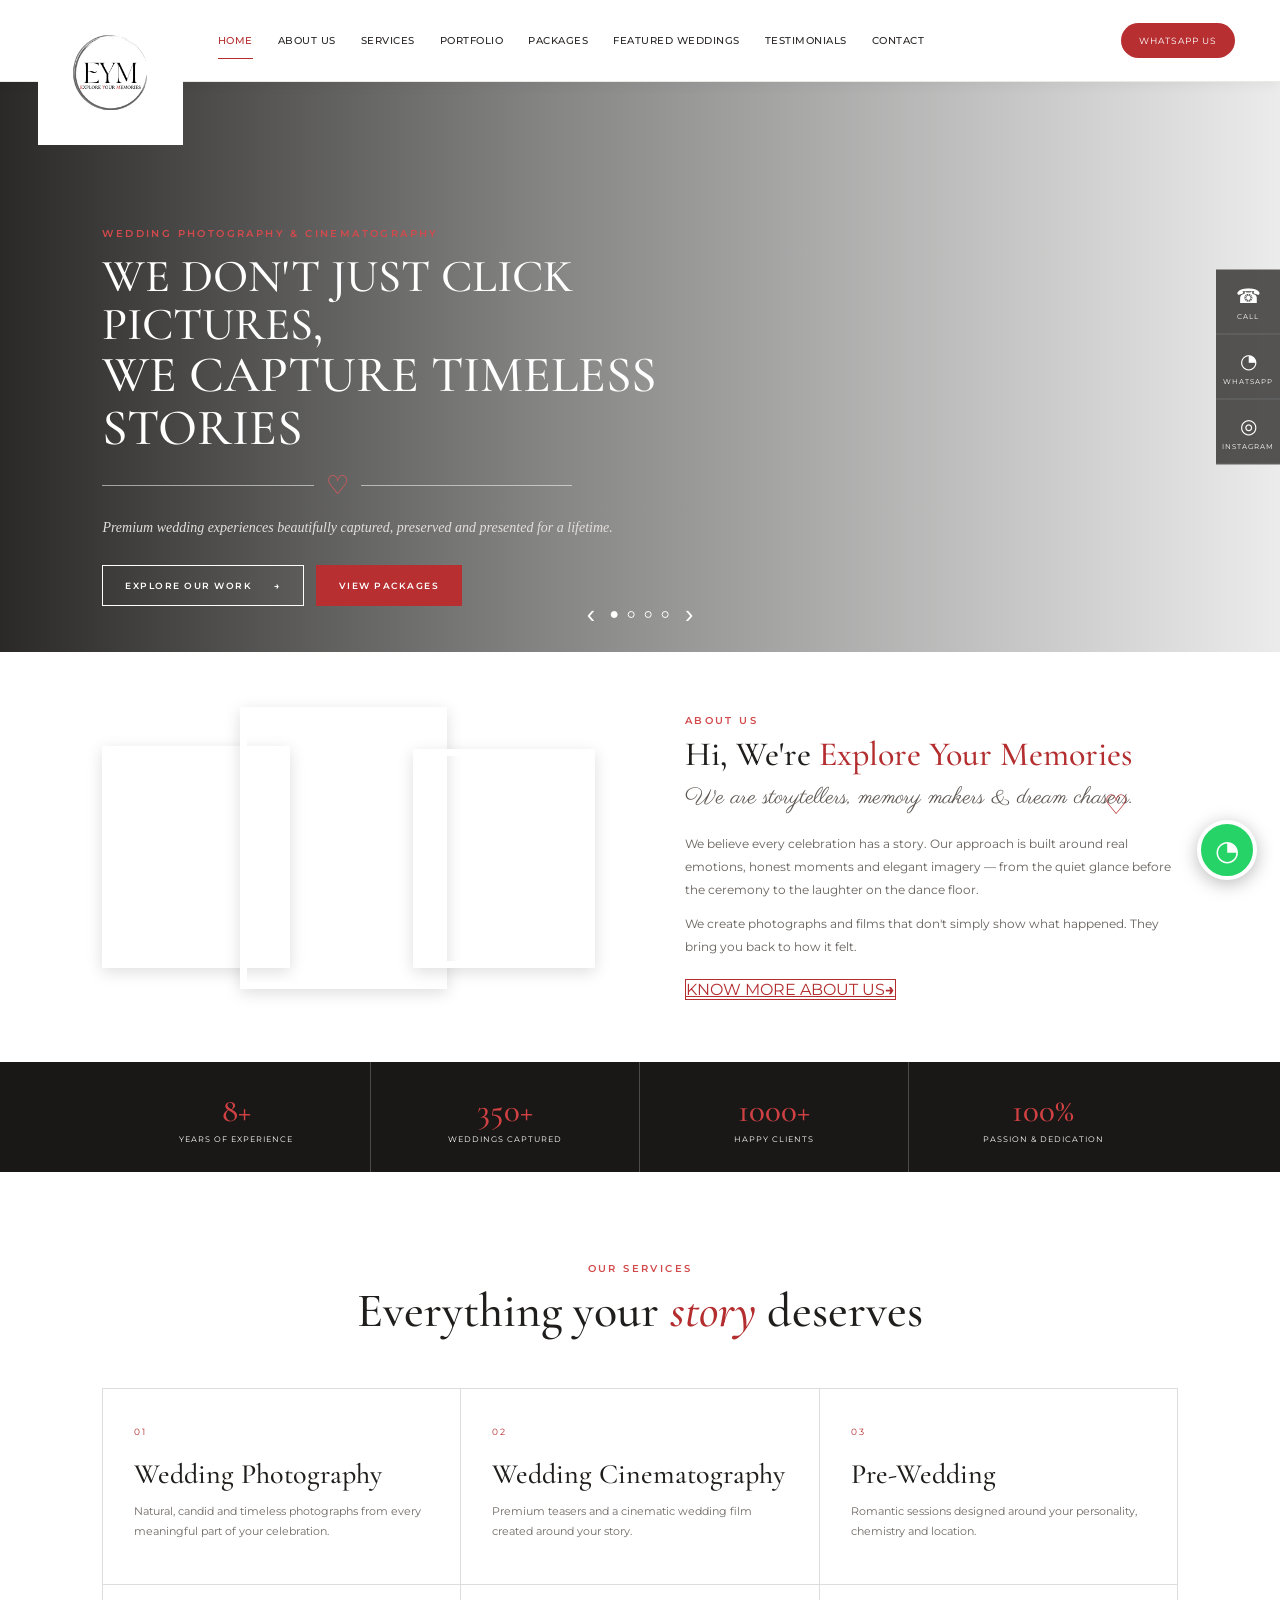
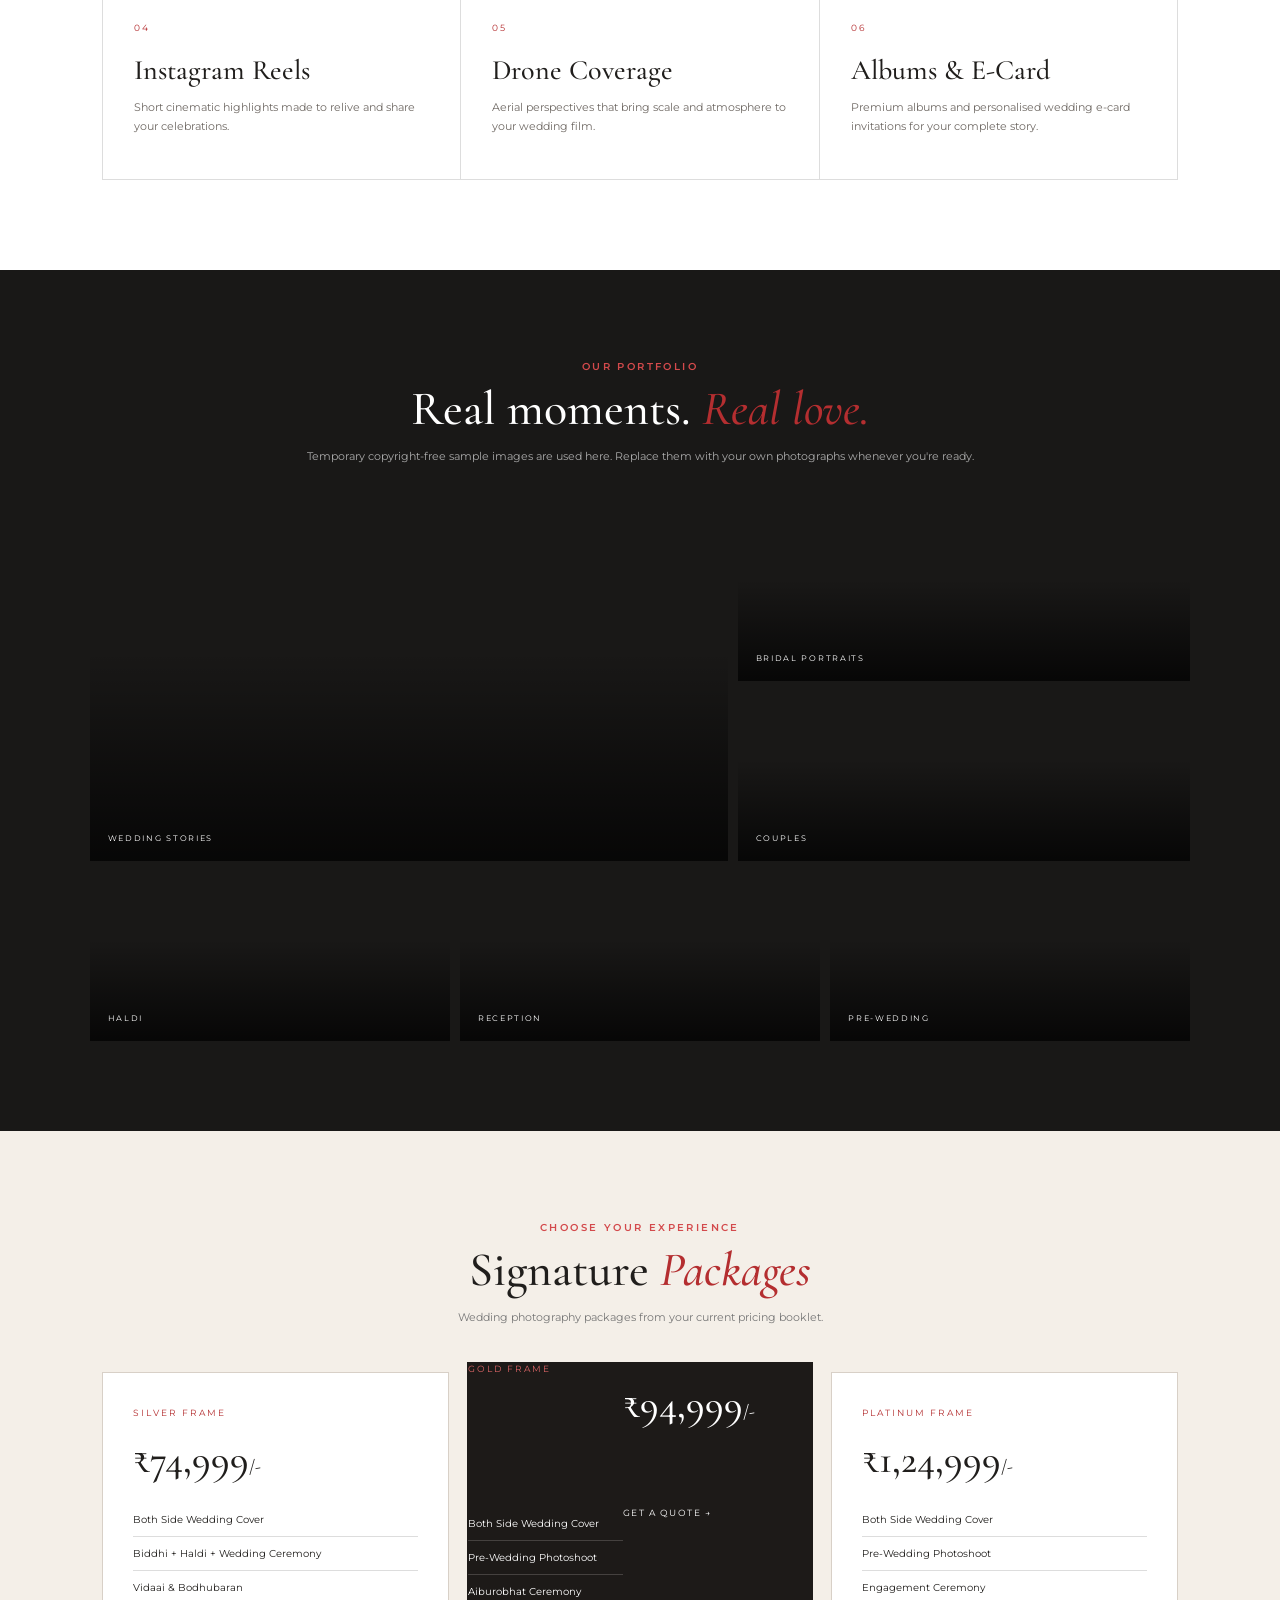
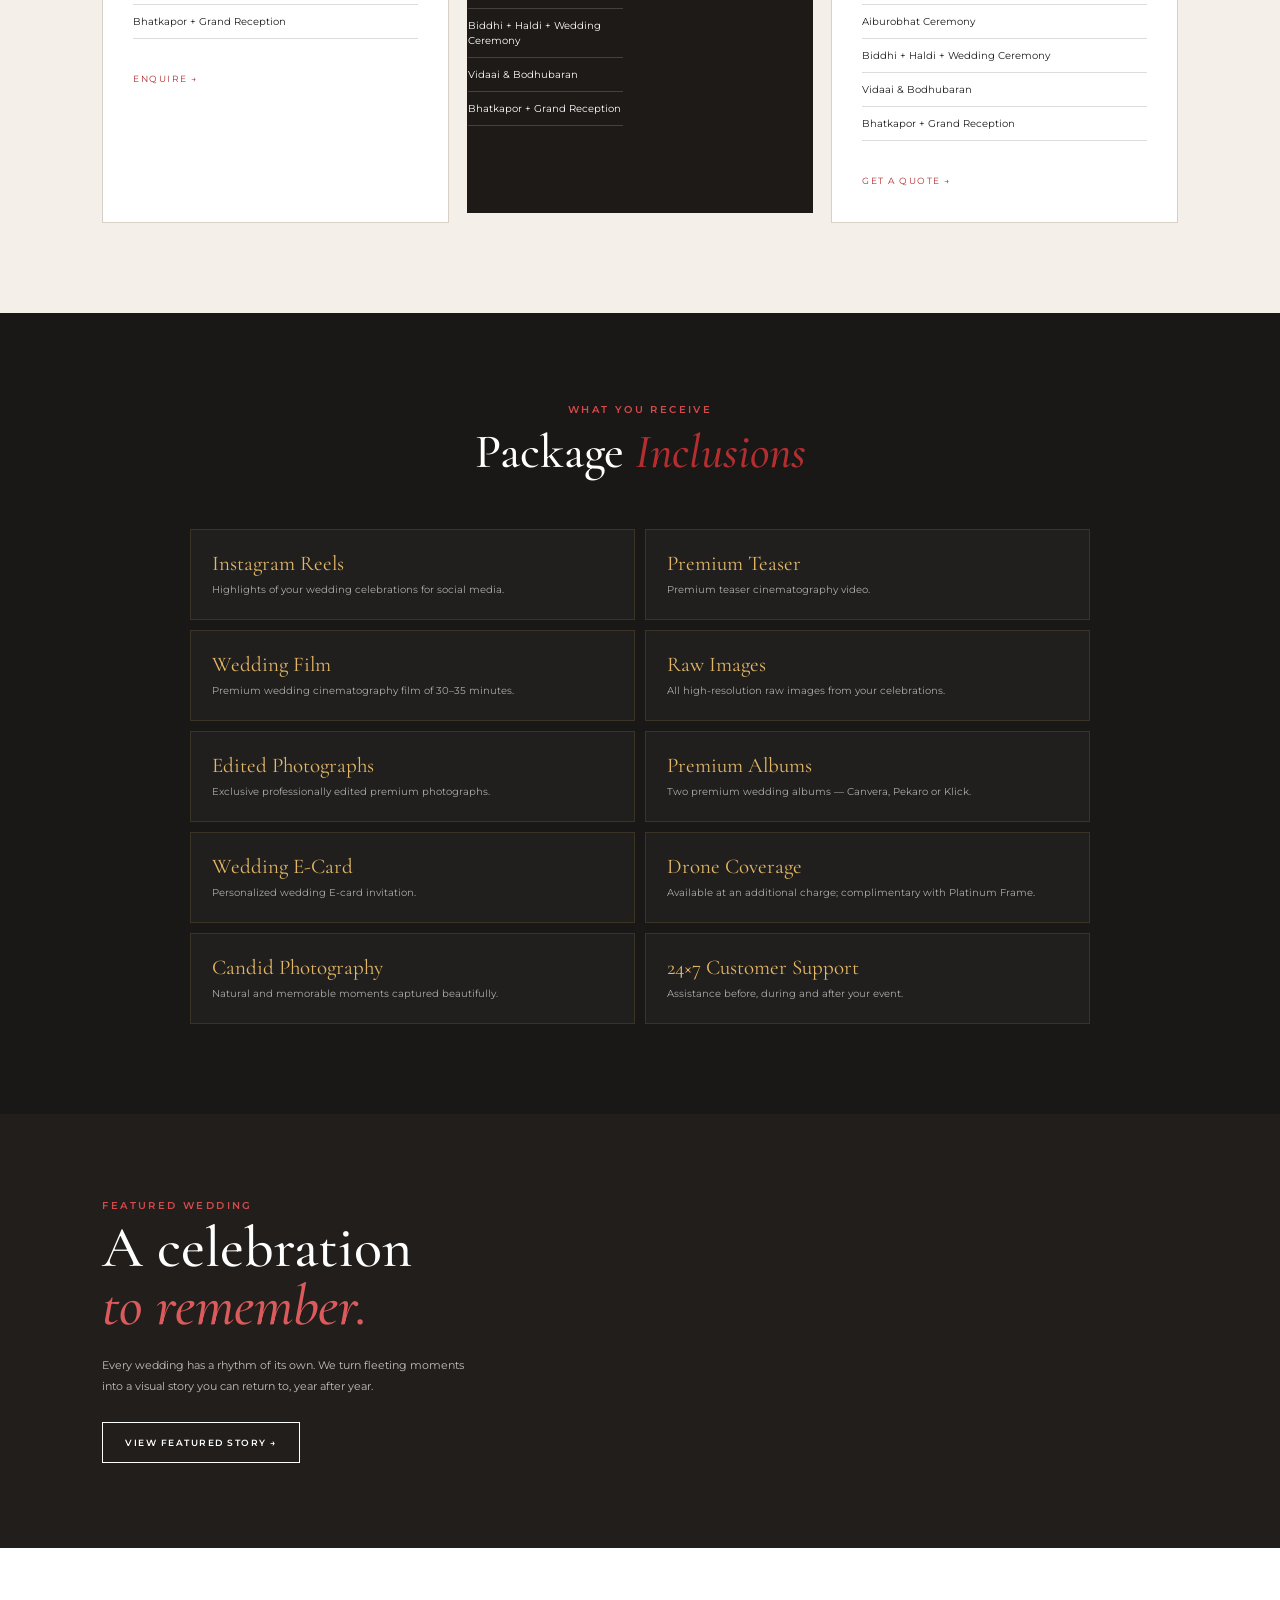
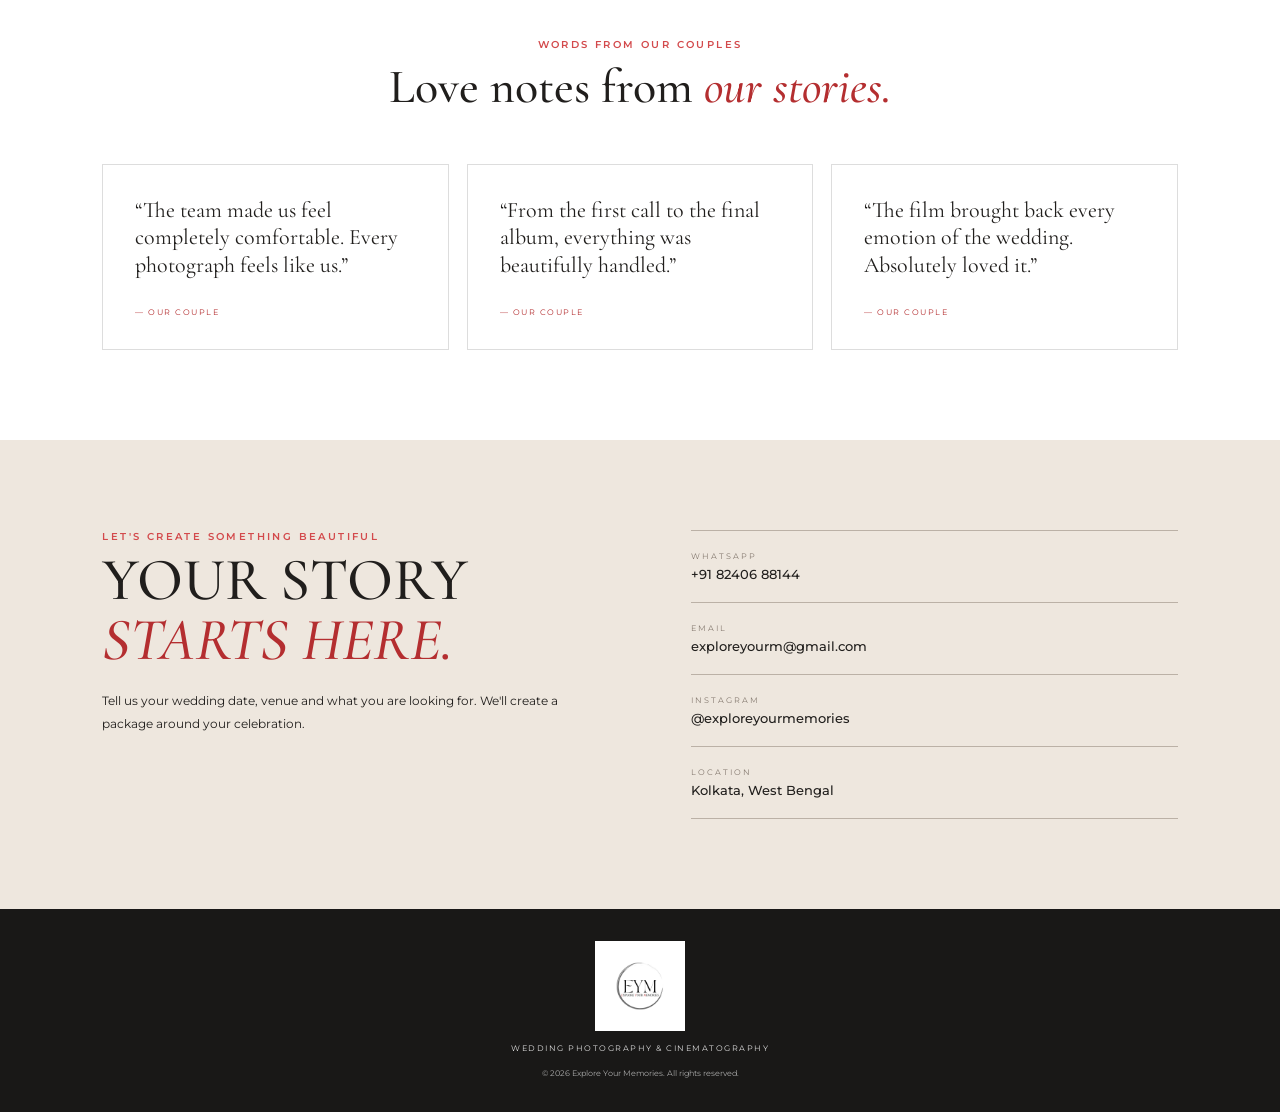
==== index.html @ e365519f "Add files via upload Launch Explore Your Memories website" ====
<!doctype html>
<html lang="en">
<head>
<meta charset="utf-8"><meta name="viewport" content="width=device-width,initial-scale=1">
<title>Explore Your Memories | Wedding Photography & Cinematography</title>
<meta name="description" content="Explore Your Memories — premium wedding photography and cinematography.">
<link rel="preconnect" href="https://fonts.googleapis.com"><link rel="preconnect" href="https://fonts.gstatic.com" crossorigin>
<link href="https://fonts.googleapis.com/css2?family=Cormorant+Garamond:wght@400;500;600;700&family=Montserrat:wght@300;400;500;600&family=Parisienne&display=swap" rel="stylesheet">
<link rel="stylesheet" href="style.css">
</head>
<body>
<header class="header">
<a href="#home" class="brand"><img src="assets/logo.png" alt="Explore Your Memories"></a>
<nav id="nav"><a class="active" href="#home">Home</a><a href="#about">About Us</a><a href="#services">Services</a><a href="#portfolio">Portfolio</a><a href="#packages">Packages</a><a href="#featured">Featured Weddings</a><a href="#reviews">Testimonials</a><a href="#contact">Contact</a></nav>
<a class="header-wa" href="https://wa.me/918240688144?text=Hi%20Explore%20Your%20Memories%2C%20I%27d%20like%20to%20discuss%20my%20wedding." target="_blank">WHATSAPP US</a>
<button class="hamburger">☰</button>
</header>

<section id="home" class="hero"><div class="hero-bg"></div><div class="hero-overlay"></div>
<div class="hero-content"><div class="eyebrow">WEDDING PHOTOGRAPHY &amp; CINEMATOGRAPHY</div>
<h1>WE DON'T JUST CLICK PICTURES,<br><span>WE CAPTURE TIMELESS STORIES</span></h1>
<div class="ornament"><i></i><b>♡</b><i></i></div>
<p>Premium wedding experiences beautifully captured, preserved and presented for a lifetime.</p>
<div class="hero-actions"><a href="#portfolio" class="btn white">EXPLORE OUR WORK <b>→</b></a><a href="#packages" class="btn red">VIEW PACKAGES</a></div></div>
<div class="hero-side"><a href="tel:+918240688144">☎<small>CALL</small></a><a href="https://wa.me/918240688144" target="_blank">◔<small>WHATSAPP</small></a><a href="https://www.instagram.com/exploreyourmemories/" target="_blank">◎<small>INSTAGRAM</small></a></div>
<div class="slider"><button>‹</button><span class="active"></span><span></span><span></span><span></span><button>›</button></div></section>

<section id="about" class="about"><div class="about-collage"><div class="pic pic1"></div><div class="pic pic2"></div><div class="pic pic3"></div></div>
<div class="about-text"><div class="kicker">ABOUT US</div><h2>Hi, We're <em>Explore Your Memories</em></h2><div class="script">We are storytellers, memory makers &amp; dream chasers.</div><div class="heart">♡</div>
<p>We believe every celebration has a story. Our approach is built around real emotions, honest moments and elegant imagery — from the quiet glance before the ceremony to the laughter on the dance floor.</p>
<p>We create photographs and films that don't simply show what happened. They bring you back to how it felt.</p>
<a href="#contact" class="outline red-outline">KNOW MORE ABOUT US <b>→</b></a></div></section>

<section class="stats"><div><strong>8+</strong><small>YEARS OF EXPERIENCE</small></div><div><strong>350+</strong><small>WEDDINGS CAPTURED</small></div><div><strong>1000+</strong><small>HAPPY CLIENTS</small></div><div><strong>100%</strong><small>PASSION &amp; DEDICATION</small></div></section>

<section id="services" class="services"><div class="heading"><div class="kicker">OUR SERVICES</div><h2>Everything your <em>story</em> deserves</h2></div>
<div class="service-grid">
<article><span>01</span><h3>Wedding Photography</h3><p>Natural, candid and timeless photographs from every meaningful part of your celebration.</p></article>
<article><span>02</span><h3>Wedding Cinematography</h3><p>Premium teasers and a cinematic wedding film created around your story.</p></article>
<article><span>03</span><h3>Pre-Wedding</h3><p>Romantic sessions designed around your personality, chemistry and location.</p></article>
<article><span>04</span><h3>Instagram Reels</h3><p>Short cinematic highlights made to relive and share your celebrations.</p></article>
<article><span>05</span><h3>Drone Coverage</h3><p>Aerial perspectives that bring scale and atmosphere to your wedding film.</p></article>
<article><span>06</span><h3>Albums &amp; E-Card</h3><p>Premium albums and personalised wedding e-card invitations for your complete story.</p></article>
</div></section>

<section id="portfolio" class="portfolio"><div class="heading dark"><div class="kicker">OUR PORTFOLIO</div><h2>Real moments. <em>Real love.</em></h2><p>Temporary copyright-free sample images are used here. Replace them with your own photographs whenever you're ready.</p></div>
<div class="gallery"><div class="g big g1"><span>WEDDING STORIES</span></div><div class="g g2"><span>BRIDAL PORTRAITS</span></div><div class="g g3"><span>COUPLES</span></div><div class="g g4"><span>HALDI</span></div><div class="g g5"><span>RECEPTION</span></div><div class="g g6"><span>PRE-WEDDING</span></div></div></section>

<section id="packages" class="packages"><div class="heading"><div class="kicker">CHOOSE YOUR EXPERIENCE</div><h2>Signature <em>Packages</em></h2><p>Wedding photography packages from your current pricing booklet.</p></div>
<div class="package-grid">
<article class="package"><div class="package-name">SILVER FRAME</div><h3>₹74,999<small>/-</small></h3><ul><li>Both Side Wedding Cover</li><li>Biddhi + Haldi + Wedding Ceremony</li><li>Vidaai &amp; Bodhubaran</li><li>Bhatkapor + Grand Reception</li></ul><a href="https://wa.me/918240688144?text=Hi%2C%20I%27m%20interested%20in%20the%20Silver%20Frame%20package." target="_blank">ENQUIRE →</a></article>
<article class="package featured"><div class="package-name">GOLD FRAME</div><h3>₹94,999<small>/-</small></h3><ul><li>Both Side Wedding Cover</li><li>Pre-Wedding Photoshoot</li><li>Aiburobhat Ceremony</li><li>Biddhi + Haldi + Wedding Ceremony</li><li>Vidaai &amp; Bodhubaran</li><li>Bhatkapor + Grand Reception</li></ul><a href="https://wa.me/918240688144?text=Hi%2C%20I%27m%20interested%20in%20the%20Gold%20Frame%20package." target="_blank">GET A QUOTE →</a></article>
<article class="package"><div class="package-name">PLATINUM FRAME</div><h3>₹1,24,999<small>/-</small></h3><ul><li>Both Side Wedding Cover</li><li>Pre-Wedding Photoshoot</li><li>Engagement Ceremony</li><li>Aiburobhat Ceremony</li><li>Biddhi + Haldi + Wedding Ceremony</li><li>Vidaai &amp; Bodhubaran</li><li>Bhatkapor + Grand Reception</li></ul><a href="https://wa.me/918240688144?text=Hi%2C%20I%27m%20interested%20in%20the%20Platinum%20Frame%20package." target="_blank">GET A QUOTE →</a></article>
</div></section>

<section class="inclusions"><div class="heading dark"><div class="kicker">WHAT YOU RECEIVE</div><h2>Package <em>Inclusions</em></h2></div>
<div class="inclusion-grid"><div><b>Instagram Reels</b><p>Highlights of your wedding celebrations for social media.</p></div><div><b>Premium Teaser</b><p>Premium teaser cinematography video.</p></div><div><b>Wedding Film</b><p>Premium wedding cinematography film of 30–35 minutes.</p></div><div><b>Raw Images</b><p>All high-resolution raw images from your celebrations.</p></div><div><b>Edited Photographs</b><p>Exclusive professionally edited premium photographs.</p></div><div><b>Premium Albums</b><p>Two premium wedding albums — Canvera, Pekaro or Klick.</p></div><div><b>Wedding E-Card</b><p>Personalized wedding E-card invitation.</p></div><div><b>Drone Coverage</b><p>Available at an additional charge; complimentary with Platinum Frame.</p></div><div><b>Candid Photography</b><p>Natural and memorable moments captured beautifully.</p></div><div><b>24×7 Customer Support</b><p>Assistance before, during and after your event.</p></div></div></section>

<section id="featured" class="featured"><div class="featured-copy"><div class="kicker">FEATURED WEDDING</div><h2>A celebration<br><em>to remember.</em></h2><p>Every wedding has a rhythm of its own. We turn fleeting moments into a visual story you can return to, year after year.</p><a class="btn white" href="#contact">VIEW FEATURED STORY →</a></div><div class="featured-photo"></div></section>

<section id="reviews" class="reviews"><div class="heading"><div class="kicker">WORDS FROM OUR COUPLES</div><h2>Love notes from <em>our stories.</em></h2></div><div class="review-grid"><blockquote>“The team made us feel completely comfortable. Every photograph feels like us.”<cite>— OUR COUPLE</cite></blockquote><blockquote>“From the first call to the final album, everything was beautifully handled.”<cite>— OUR COUPLE</cite></blockquote><blockquote>“The film brought back every emotion of the wedding. Absolutely loved it.”<cite>— OUR COUPLE</cite></blockquote></div></section>

<section id="contact" class="contact"><div><div class="kicker">LET'S CREATE SOMETHING BEAUTIFUL</div><h2>YOUR STORY<br><em>STARTS HERE.</em></h2><p>Tell us your wedding date, venue and what you are looking for. We'll create a package around your celebration.</p></div>
<div class="contact-info"><a href="https://wa.me/918240688144?text=Hi%20Explore%20Your%20Memories%2C%20I%27d%20like%20to%20check%20wedding%20photography%20availability." target="_blank"><small>WHATSAPP</small><strong>+91 82406 88144</strong></a><a href="mailto:exploreyourm@gmail.com"><small>EMAIL</small><strong>exploreyourm@gmail.com</strong></a><a href="https://www.instagram.com/exploreyourmemories/" target="_blank"><small>INSTAGRAM</small><strong>@exploreyourmemories</strong></a><div><small>LOCATION</small><strong>Kolkata, West Bengal</strong></div></div></section>

<footer><img src="assets/logo.png" alt="Explore Your Memories"><p>WEDDING PHOTOGRAPHY &amp; CINEMATOGRAPHY</p><small>© 2026 Explore Your Memories. All rights reserved.</small></footer>
<a class="floating-wa" href="https://wa.me/918240688144" target="_blank">◔</a>
<script>const b=document.querySelector('.hamburger'),n=document.querySelector('#nav');b.onclick=()=>n.classList.toggle('open');document.querySelectorAll('#nav a').forEach(a=>a.onclick=()=>n.classList.remove('open'));</script>
</body></html>
---- style.css ----
*{box-sizing:border-box}html{scroll-behavior:smooth}body{margin:0;color:#201e1c;background:#fff;font-family:Montserrat,Arial,sans-serif}.header{height:82px;position:fixed;top:0;left:0;right:0;z-index:100;background:#fff;border-bottom:1px solid #ece8e4;display:flex;align-items:center;padding:0 3.5vw 0 17vw;box-shadow:0 2px 14px #0000000d}.brand{position:absolute;left:3vw;top:0;width:145px;height:145px;z-index:110}.brand img{width:100%;height:100%;object-fit:contain}.header nav{display:flex;align-items:center;gap:25px}.header nav a{font:500 10px Montserrat;text-transform:uppercase;letter-spacing:.5px;color:#282523;text-decoration:none;position:relative;padding:32px 0}.header nav a:hover,.header nav a.active{color:#b52e30}.header nav a.active:after{content:"";position:absolute;left:0;right:0;bottom:20px;height:1px;background:#b52e30}.header-wa{margin-left:auto;text-decoration:none;color:#fff;background:#b72f31;border-radius:24px;padding:12px 18px;font-size:9px;letter-spacing:1px}.hamburger{display:none}.hero{margin-top:82px;height:570px;position:relative;color:#fff;overflow:hidden}.hero-bg{position:absolute;inset:0;background:url("https://images.unsplash.com/photo-1519741497674-611481863552?auto=format&fit=crop&w=2200&q=90") center/cover}.hero-overlay{position:absolute;inset:0;background:linear-gradient(90deg,rgba(10,9,8,.87),rgba(10,9,8,.5) 42%,rgba(10,9,8,.08))}.hero-content{position:absolute;left:8vw;top:145px;max-width:690px}.eyebrow,.kicker{font-size:10px;letter-spacing:2.4px;font-weight:600;color:#d34a4c}.hero h1{font:500 46px/1.05 "Cormorant Garamond",serif;margin:12px 0}.hero h1 span{font-size:51px}.ornament{display:flex;align-items:center;gap:12px;max-width:470px;margin:14px 0}.ornament i{height:1px;background:#ffffff88;flex:1}.ornament b{font:26px "Cormorant Garamond";color:#e35a5c}.hero p{font:14px/1.8 Georgia,serif;font-style:italic;color:#e3dfdc;max-width:530px}.hero-actions{display:flex;gap:12px;margin-top:25px}.btn{display:inline-flex;align-items:center;gap:22px;padding:14px 22px;text-decoration:none;font-size:9px;letter-spacing:1.5px;font-weight:600}.btn.white{color:#fff;border:1px solid #fff}.btn.red{background:#b72f31;color:#fff;border:1px solid #b72f31}.hero-side{position:absolute;right:0;top:50%;transform:translateY(-50%);display:flex;flex-direction:column;background:#1b1918b8}.hero-side a{width:64px;height:65px;display:flex;flex-direction:column;align-items:center;justify-content:center;gap:4px;color:#fff;text-decoration:none;border-bottom:1px solid #ffffff22;font-size:20px}.hero-side small{font-size:7px;letter-spacing:1px}.slider{position:absolute;bottom:22px;left:50%;transform:translateX(-50%);display:flex;gap:10px;align-items:center}.slider span{width:7px;height:7px;border:1px solid #fff;border-radius:50%}.slider .active{background:#fff}.slider button{background:none;border:0;color:#fff;font-size:25px}.about{min-height:410px;padding:55px 8vw;display:grid;grid-template-columns:1fr 1fr;gap:7vw;align-items:center;background:#fff}.about-collage{height:300px;position:relative}.pic{position:absolute;background:center/cover;border:7px solid #fff;box-shadow:0 4px 15px #0002}.pic1{width:38%;height:74%;left:0;top:13%;background-image:url("https://images.unsplash.com/photo-1606800052052-a08af7148866?auto=format&fit=crop&w=700&q=90")}.pic2{width:42%;height:94%;left:28%;top:0;background-image:url("https://images.unsplash.com/photo-1544078751-58fee2d8a03b?auto=format&fit=crop&w=800&q=90")}.pic3{width:37%;height:73%;right:0;top:14%;background-image:url("https://images.unsplash.com/photo-1511285560929-80b456fea0bc?auto=format&fit=crop&w=700&q=90")}.about-text h2{font:500 34px "Cormorant Garamond";margin:7px 0}.about-text h2 em{color:#b42e30;font-style:normal}.script{font:23px Parisienne,cursive;color:#5c5550}.heart{font-size:27px;color:#b42e30;margin-left:85%;margin-top:-25px}.about-text p{font-size:12px;line-height:1.9;color:#67615c;max-width:590px}.outline{display:inline-flex}.red-outline{color:#b42e30;border:1px solid #b42e30;margin-top:8px}.stats{height:110px;background:#1a1817;color:#fff;display:grid;grid-template-columns:repeat(4,1fr);padding:0 8vw}.stats div{display:flex;flex-direction:column;align-items:center;justify-content:center;border-right:1px solid #4d4a47}.stats div:last-child{border:0}.stats strong{font:500 33px "Cormorant Garamond";color:#cf4143}.stats small{font-size:8px;letter-spacing:1px;margin-top:4px}.services,.packages,.reviews{padding:90px 8vw}.heading{text-align:center;margin-bottom:48px}.heading h2{font:500 48px "Cormorant Garamond";margin:7px 0}.heading h2 em{font-style:italic;color:#b42e30}.heading>p:not(.kicker){font-size:11px;color:#777}.service-grid{display:grid;grid-template-columns:repeat(3,1fr);border-top:1px solid #ddd;border-left:1px solid #ddd}.service-grid article{padding:31px;border-right:1px solid #ddd;border-bottom:1px solid #ddd;min-height:190px}.service-grid span{font-size:9px;letter-spacing:2px;color:#b42e30}.service-grid h3{font:500 28px "Cormorant Garamond";margin:18px 0 8px}.service-grid p{font-size:11px;line-height:1.8;color:#706a65}.portfolio,.inclusions{background:#191817;color:#fff;padding:90px 7vw}.heading.dark .kicker{color:#d44a4c}.heading.dark h2{color:#fff}.heading.dark>p:not(.kicker){color:#aaa}.gallery{display:grid;grid-template-columns:repeat(12,1fr);grid-auto-rows:170px;gap:10px}.g{position:relative;background:center/cover;display:flex;align-items:flex-end;padding:18px;overflow:hidden}.g:after{content:"";position:absolute;inset:0;background:linear-gradient(transparent 40%,#000b)}.g span{position:relative;z-index:2;font-size:8px;letter-spacing:1.7px}.g1{grid-column:span 7;grid-row:span 2;background-image:url("https://images.unsplash.com/photo-1519741497674-611481863552?auto=format&fit=crop&w=1300&q=90")}.g2,.g3{grid-column:span 5}.g2{background-image:url("https://images.unsplash.com/photo-1606800052052-a08af7148866?auto=format&fit=crop&w=1000&q=90")}.g3{background-image:url("https://images.unsplash.com/photo-1511285560929-80b456fea0bc?auto=format&fit=crop&w=1000&q=90")}.g4,.g5,.g6{grid-column:span 4}.g4{background-image:url("https://images.unsplash.com/photo-1519225421980-715cb0215aed?auto=format&fit=crop&w=800&q=90")}.g5{background-image:url("https://images.unsplash.com/photo-1519167758481-83f550bb49b3?auto=format&fit=crop&w=800&q=90")}.g6{background-image:url("https://images.unsplash.com/photo-1537633552985-df8429e8048b?auto=format&fit=crop&w=800&q=90")}.packages{background:#f4efe8}.package-grid{display:grid;grid-template-columns:repeat(3,1fr);gap:18px;max-width:1100px;margin:auto}.package{background:#fff;border:1px solid #d8d0c7;padding:34px 30px}.package.featured{background:#1d1a18;color:#fff;border-color:#1d1a18;transform:translateY(-10px)}.package-name{font-size:9px;letter-spacing:2px;color:#b42e30}.featured .package-name{color:#df6667}.package h3{font:500 40px "Cormorant Garamond";margin:17px 0 20px}.package h3 small{font-size:18px}.package ul{padding:0;margin:0 0 28px;list-style:none}.package li{font-size:10px;line-height:1.5;padding:9px 0;border-bottom:1px solid #ddd}.featured li{border-color:#45413f}.package a{font-size:9px;letter-spacing:1.5px;color:#b42e30;text-decoration:none}.featured a{color:#fff}.inclusion-grid{max-width:900px;margin:auto;display:grid;grid-template-columns:repeat(2,1fr);gap:10px}.inclusion-grid div{padding:21px;border:1px solid #d6a85126;background:#fff8ea08}.inclusion-grid b{font:400 21px "Cormorant Garamond";color:#e3b765}.inclusion-grid p{font-size:10px;line-height:1.6;color:#aaa;margin:6px 0 0}.featured{min-height:430px;background:#211e1c;color:#fff;display:grid;grid-template-columns:45% 55%;padding:0}.featured-copy{padding:85px 8vw}.featured-copy h2{font:500 58px/1 "Cormorant Garamond";margin:7px 0 20px}.featured-copy h2 em{color:#db5b5d}.featured-copy p{font-size:11px;line-height:1.9;color:#c4bfbb;max-width:470px;margin-bottom:25px}.featured-photo{background:url("https://images.unsplash.com/photo-1519225421980-715cb0215aed?auto=format&fit=crop&w=1400&q=90") center/cover}.review-grid{display:grid;grid-template-columns:repeat(3,1fr);gap:18px}.review-grid blockquote{margin:0;border:1px solid #ddd;padding:32px;font:400 22px/1.25 "Cormorant Garamond";min-height:180px}.review-grid cite{display:block;font:8px Montserrat;letter-spacing:1.5px;color:#b42e30;margin-top:28px;font-style:normal}.contact{background:#eee7de;padding:90px 8vw;display:grid;grid-template-columns:1fr 1fr;gap:8vw}.contact h2{font:500 60px/1 "Cormorant Garamond";margin:7px 0 20px}.contact h2 em{color:#b42e30}.contact>div>p{font-size:12px;line-height:1.9;max-width:510px}.contact-info{border-top:1px solid #bbb1a6}.contact-info a,.contact-info>div{display:flex;flex-direction:column;gap:5px;padding:20px 0;border-bottom:1px solid #bbb1a6;text-decoration:none;color:#211f1d}.contact-info small{font-size:8px;letter-spacing:2px;color:#857a70}.contact-info strong{font-size:13px;font-weight:500}footer{background:#191817;color:#aaa;text-align:center;padding:32px}footer img{width:90px;height:90px;object-fit:contain}footer p{font-size:8px;letter-spacing:1.5px;color:#ddd}footer small{font-size:8px}.floating-wa{position:fixed;z-index:120;right:23px;bottom:20px;width:60px;height:60px;border-radius:50%;background:#25d366;border:4px solid #fff;display:grid;place-items:center;color:#fff;text-decoration:none;font-size:28px;box-shadow:0 4px 18px #0004}@media(max-width:1200px){.header{padding-left:17vw}.header nav{gap:14px}.header nav a{font-size:8px}.header-wa{display:none}}@media(max-width:850px){.header{height:70px;padding:0 18px 0 95px}.brand{width:95px;height:95px}.hamburger{display:block;margin-left:auto;background:none;border:0;font-size:25px}.header nav{display:none;position:absolute;top:70px;left:0;right:0;background:#fff;padding:10px 25px 25px;flex-direction:column;align-items:flex-start;gap:0;box-shadow:0 8px 20px #0002}.header nav.open{display:flex}.header nav a{padding:12px 0;font-size:10px}.hero{margin-top:70px;height:640px}.hero-content{left:8vw;top:170px;right:8vw}.hero h1,.hero h1 span{font-size:42px}.hero p{font-size:13px}.hero-side{display:none}.about,.contact,.featured{grid-template-columns:1fr}.about{padding:70px 8vw}.about-collage{height:270px}.about-text{margin-top:25px}.stats{height:auto;grid-template-columns:1fr 1fr;padding:12px 5vw}.stats div{padding:18px 3px}.service-grid,.package-grid,.review-grid{grid-template-columns:1fr}.package.featured{transform:none}.inclusion-grid{grid-template-columns:1fr}.gallery{grid-template-columns:1fr 1fr;grid-auto-rows:170px}.g1{grid-column:span 2}.g2,.g3,.g4,.g5,.g6{grid-column:span 1}.featured-copy{padding:70px 8vw}.featured-photo{min-height:340px}.services,.packages,.reviews,.portfolio,.inclusions{padding:70px 7vw}.heading h2{font-size:42px}.contact{gap:30px}.hero-actions{flex-wrap:wrap}}
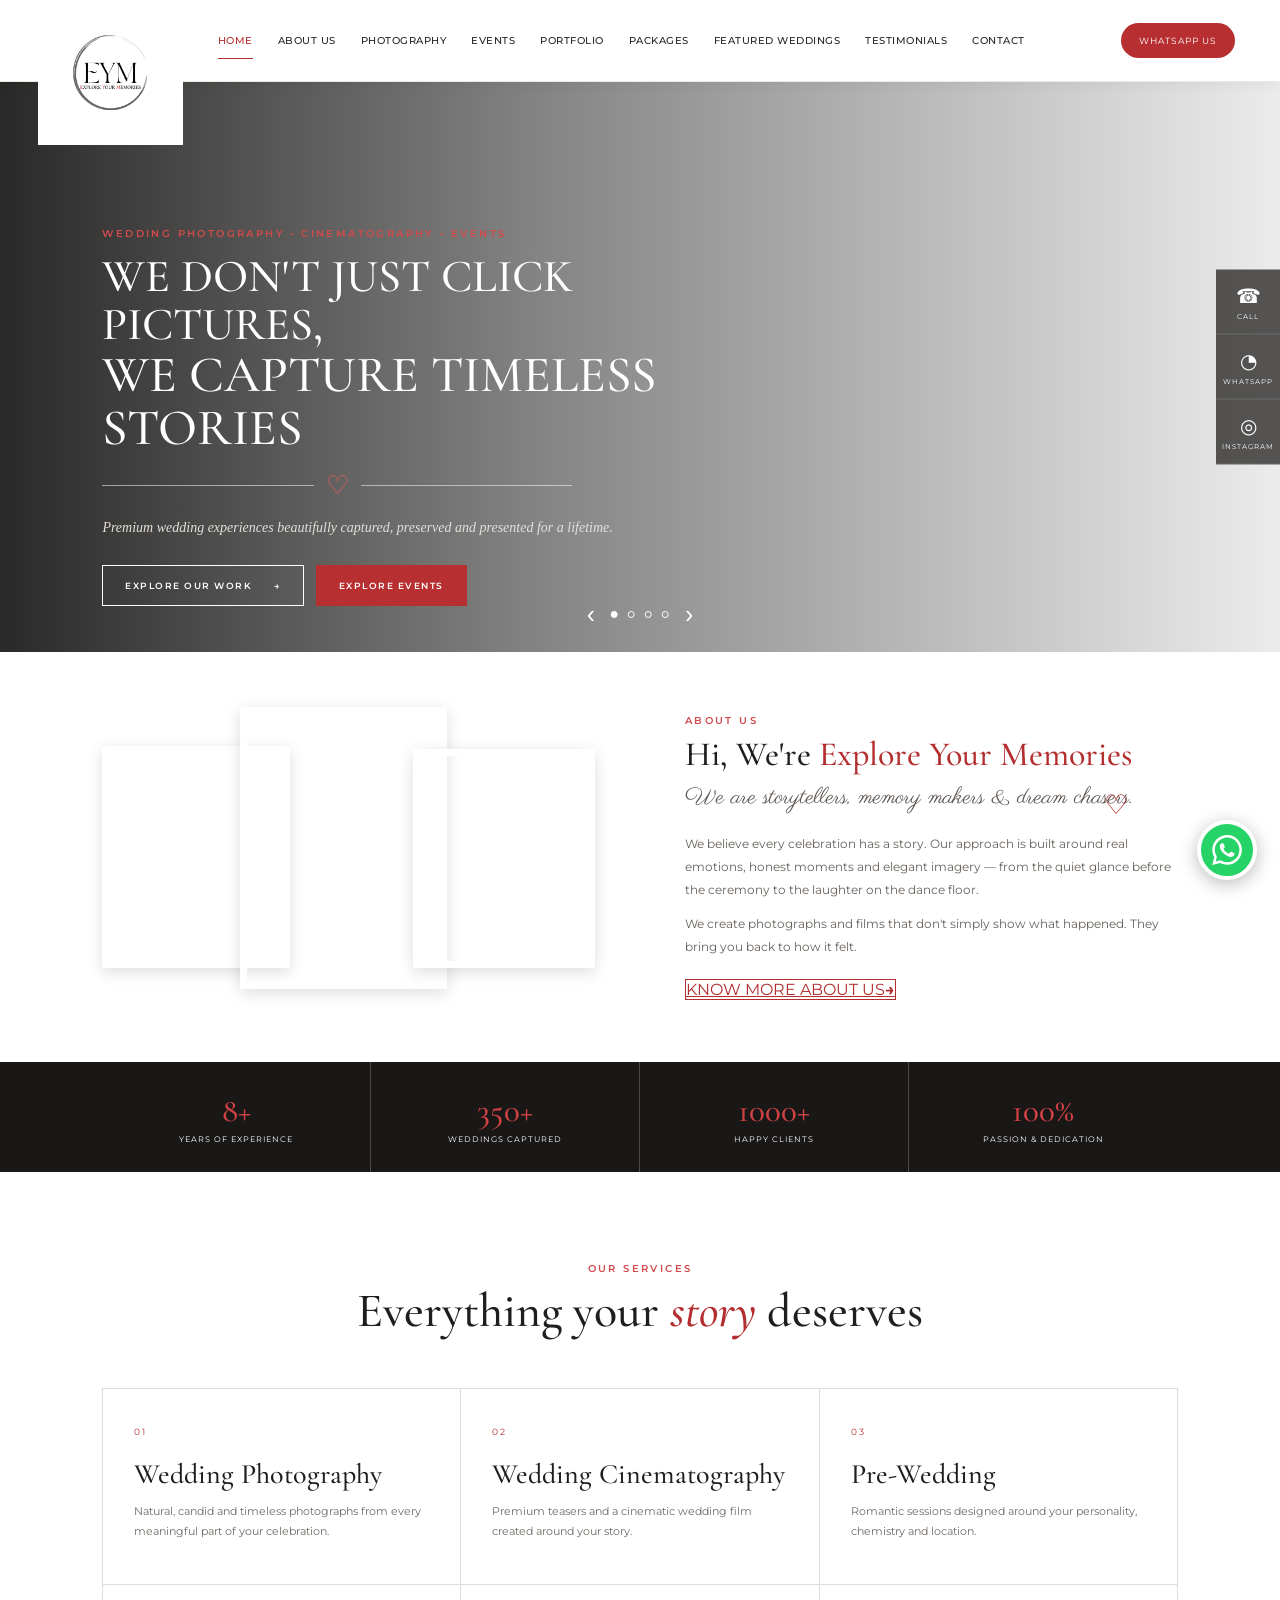
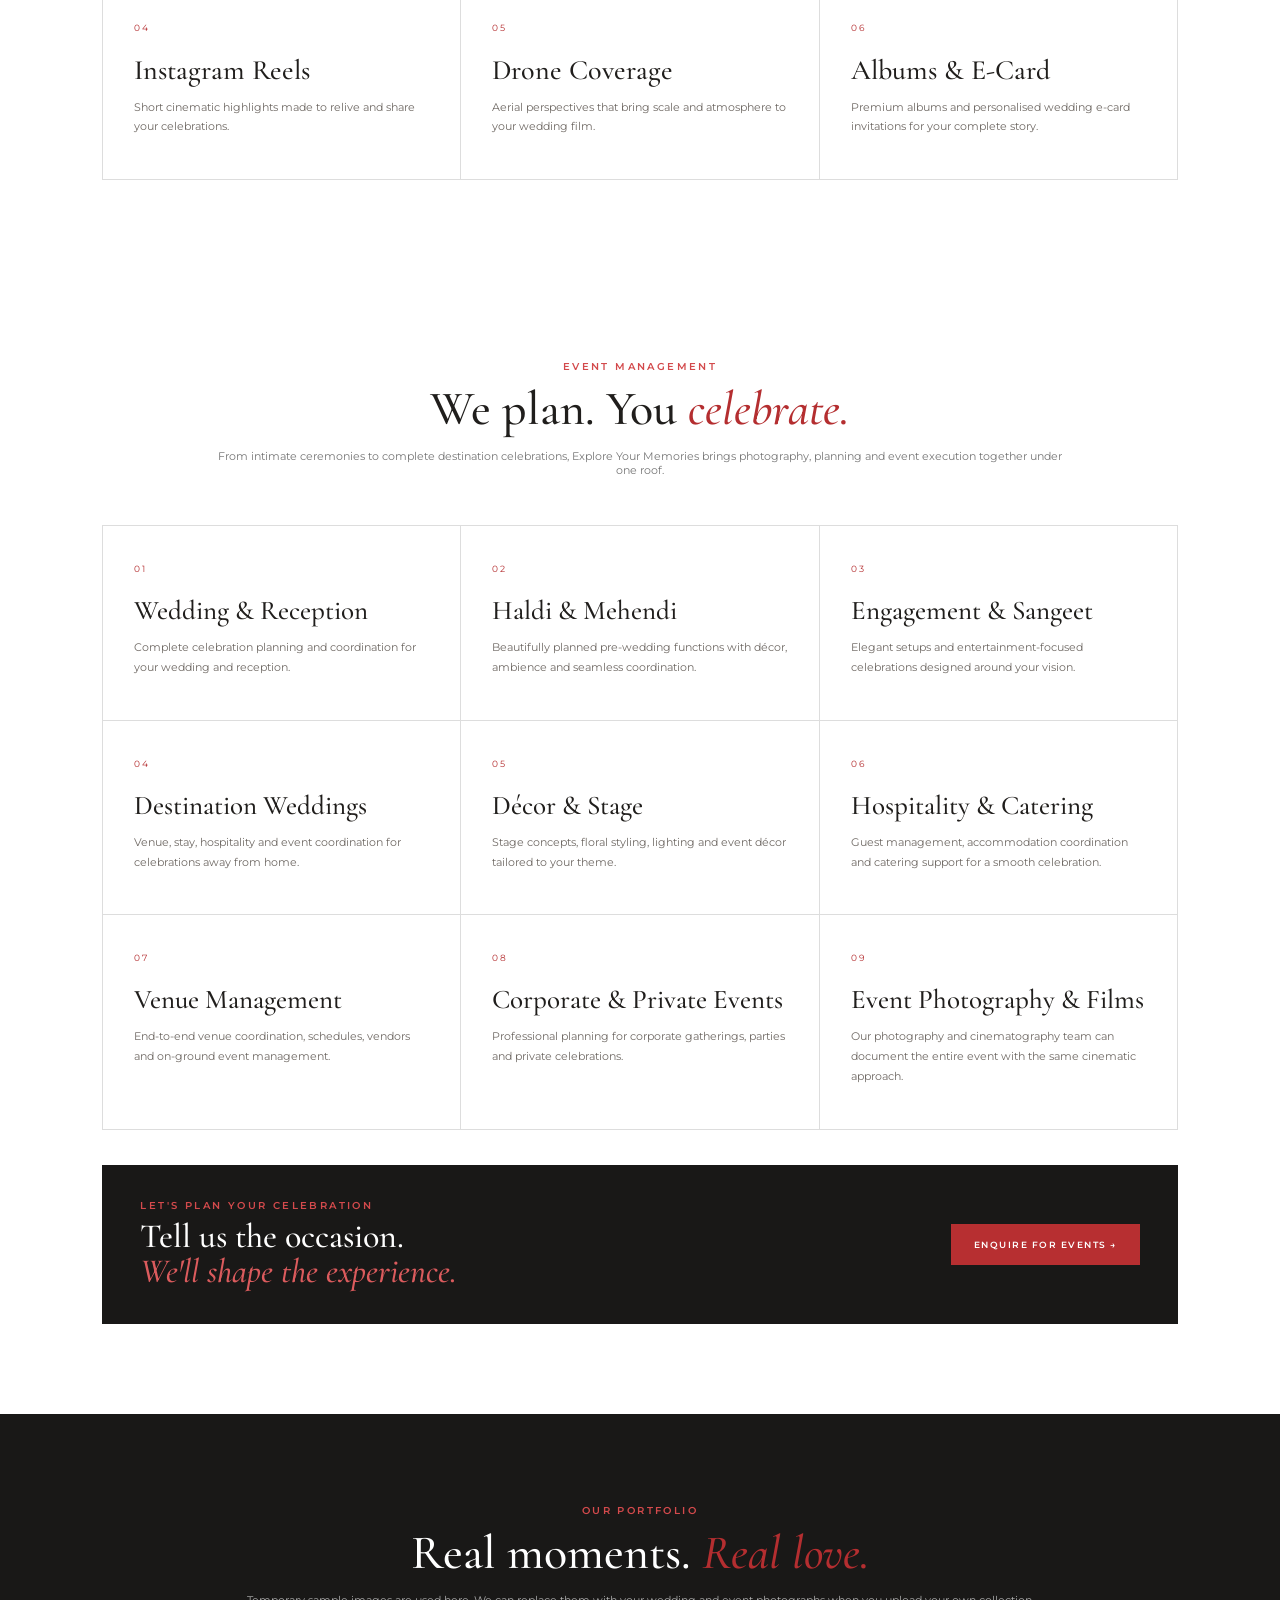
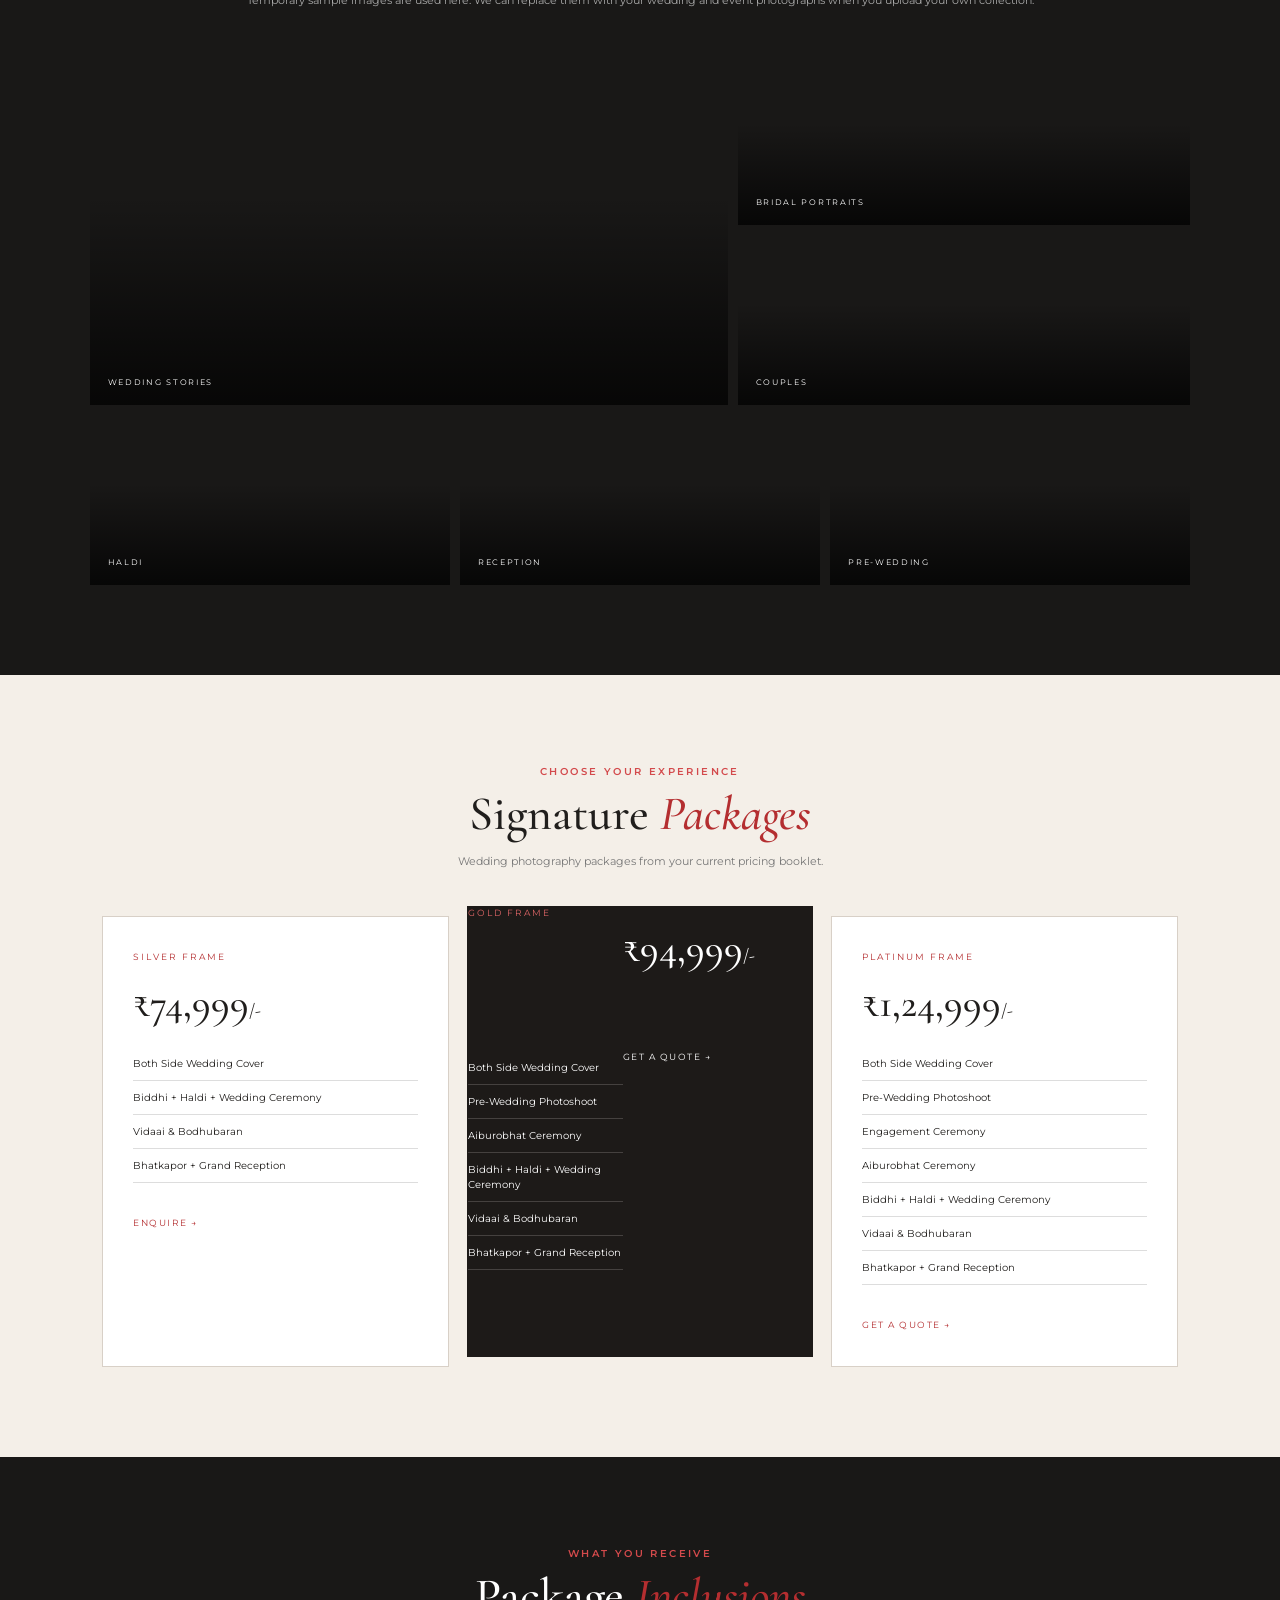
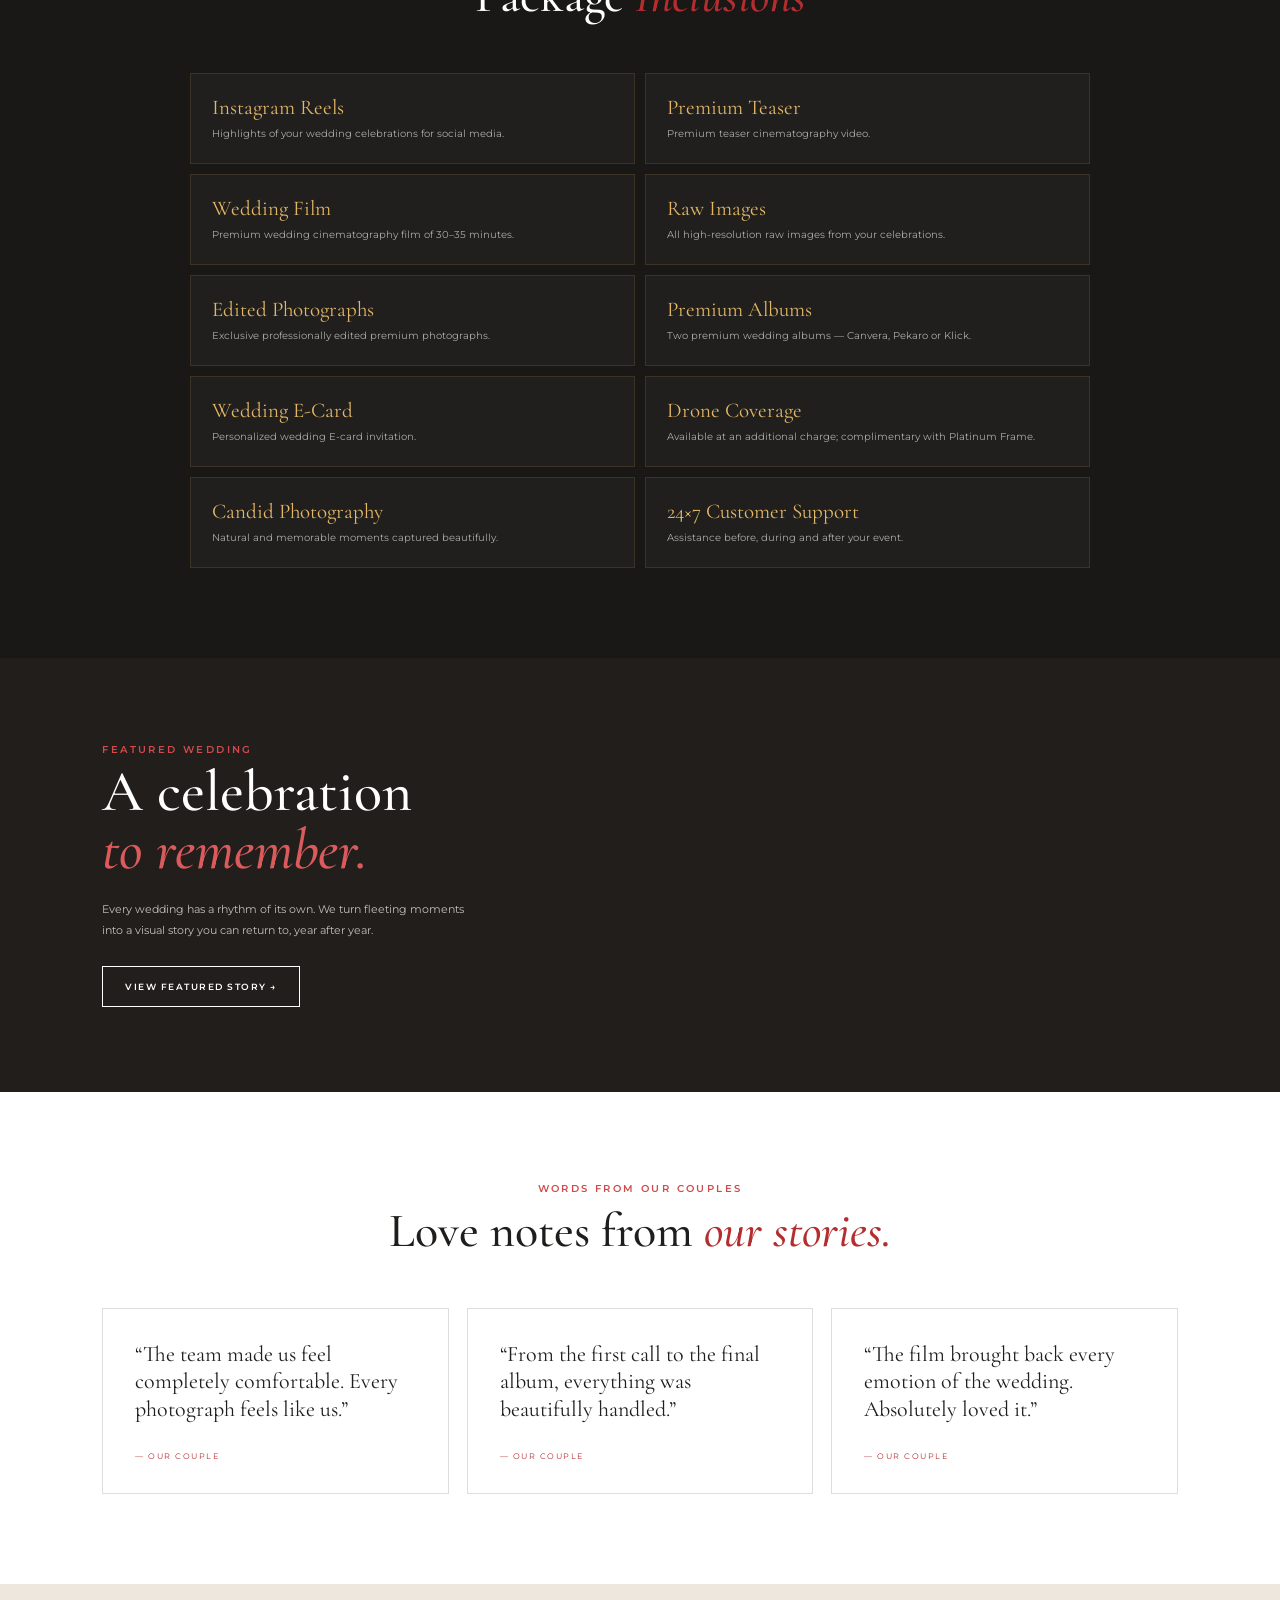
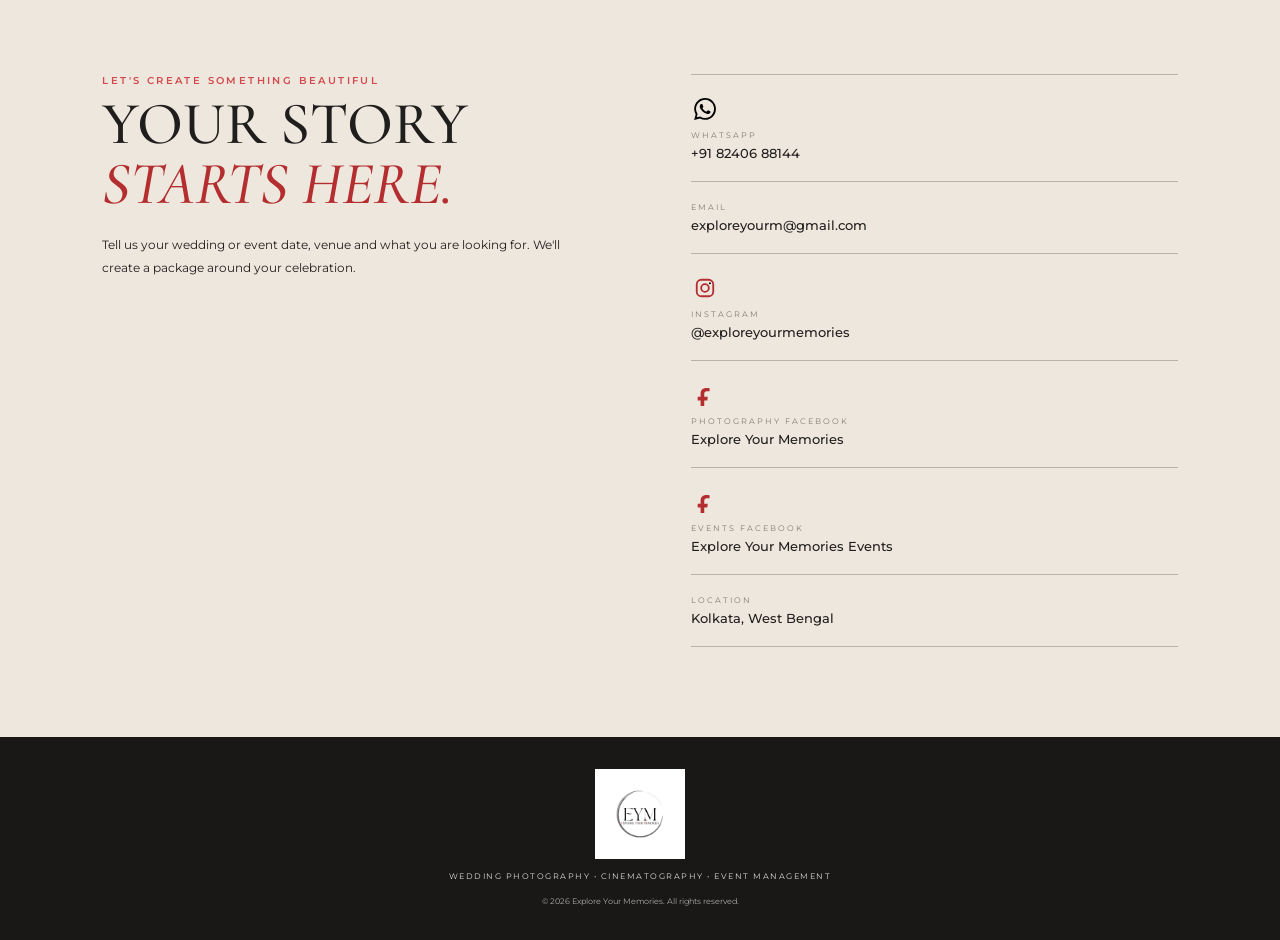
==== commit e7d513e0: "Add files via upload" ====
--- a/index.html
+++ b/index.html
@@ -2,8 +2,8 @@
 <html lang="en">
 <head>
 <meta charset="utf-8"><meta name="viewport" content="width=device-width,initial-scale=1">
-<title>Explore Your Memories | Wedding Photography & Cinematography</title>
-<meta name="description" content="Explore Your Memories — premium wedding photography and cinematography.">
+<title>Explore Your Memories | Wedding Photography & Event Management</title>
+<meta name="description" content="Explore Your Memories — premium wedding photography, cinematography and event management in Kolkata.">
 <link rel="preconnect" href="https://fonts.googleapis.com"><link rel="preconnect" href="https://fonts.gstatic.com" crossorigin>
 <link href="https://fonts.googleapis.com/css2?family=Cormorant+Garamond:wght@400;500;600;700&family=Montserrat:wght@300;400;500;600&family=Parisienne&display=swap" rel="stylesheet">
 <link rel="stylesheet" href="style.css">
@@ -11,17 +11,17 @@
 <body>
 <header class="header">
 <a href="#home" class="brand"><img src="assets/logo.png" alt="Explore Your Memories"></a>
-<nav id="nav"><a class="active" href="#home">Home</a><a href="#about">About Us</a><a href="#services">Services</a><a href="#portfolio">Portfolio</a><a href="#packages">Packages</a><a href="#featured">Featured Weddings</a><a href="#reviews">Testimonials</a><a href="#contact">Contact</a></nav>
+<nav id="nav"><a class="active" href="#home">Home</a><a href="#about">About Us</a><a href="#services">Photography</a><a href="#events">Events</a><a href="#portfolio">Portfolio</a><a href="#packages">Packages</a><a href="#featured">Featured Weddings</a><a href="#reviews">Testimonials</a><a href="#contact">Contact</a></nav>
 <a class="header-wa" href="https://wa.me/918240688144?text=Hi%20Explore%20Your%20Memories%2C%20I%27d%20like%20to%20discuss%20my%20wedding." target="_blank">WHATSAPP US</a>
 <button class="hamburger">☰</button>
 </header>
 
 <section id="home" class="hero"><div class="hero-bg"></div><div class="hero-overlay"></div>
-<div class="hero-content"><div class="eyebrow">WEDDING PHOTOGRAPHY &amp; CINEMATOGRAPHY</div>
+<div class="hero-content"><div class="eyebrow">WEDDING PHOTOGRAPHY • CINEMATOGRAPHY • EVENTS</div>
 <h1>WE DON'T JUST CLICK PICTURES,<br><span>WE CAPTURE TIMELESS STORIES</span></h1>
 <div class="ornament"><i></i><b>♡</b><i></i></div>
 <p>Premium wedding experiences beautifully captured, preserved and presented for a lifetime.</p>
-<div class="hero-actions"><a href="#portfolio" class="btn white">EXPLORE OUR WORK <b>→</b></a><a href="#packages" class="btn red">VIEW PACKAGES</a></div></div>
+<div class="hero-actions"><a href="#portfolio" class="btn white">EXPLORE OUR WORK <b>→</b></a><a href="#events" class="btn red">EXPLORE EVENTS</a></div></div>
 <div class="hero-side"><a href="tel:+918240688144">☎<small>CALL</small></a><a href="https://wa.me/918240688144" target="_blank">◔<small>WHATSAPP</small></a><a href="https://www.instagram.com/exploreyourmemories/" target="_blank">◎<small>INSTAGRAM</small></a></div>
 <div class="slider"><button>‹</button><span class="active"></span><span></span><span></span><span></span><button>›</button></div></section>
 
@@ -43,7 +43,23 @@
 <article><span>06</span><h3>Albums &amp; E-Card</h3><p>Premium albums and personalised wedding e-card invitations for your complete story.</p></article>
 </div></section>
 
-<section id="portfolio" class="portfolio"><div class="heading dark"><div class="kicker">OUR PORTFOLIO</div><h2>Real moments. <em>Real love.</em></h2><p>Temporary copyright-free sample images are used here. Replace them with your own photographs whenever you're ready.</p></div>
+<section id="events" class="events">
+<div class="heading"><div class="kicker">EVENT MANAGEMENT</div><h2>We plan. You <em>celebrate.</em></h2><p>From intimate ceremonies to complete destination celebrations, Explore Your Memories brings photography, planning and event execution together under one roof.</p></div>
+<div class="event-grid">
+<article><span>01</span><h3>Wedding &amp; Reception</h3><p>Complete celebration planning and coordination for your wedding and reception.</p></article>
+<article><span>02</span><h3>Haldi &amp; Mehendi</h3><p>Beautifully planned pre-wedding functions with décor, ambience and seamless coordination.</p></article>
+<article><span>03</span><h3>Engagement &amp; Sangeet</h3><p>Elegant setups and entertainment-focused celebrations designed around your vision.</p></article>
+<article><span>04</span><h3>Destination Weddings</h3><p>Venue, stay, hospitality and event coordination for celebrations away from home.</p></article>
+<article><span>05</span><h3>Décor &amp; Stage</h3><p>Stage concepts, floral styling, lighting and event décor tailored to your theme.</p></article>
+<article><span>06</span><h3>Hospitality &amp; Catering</h3><p>Guest management, accommodation coordination and catering support for a smooth celebration.</p></article>
+<article><span>07</span><h3>Venue Management</h3><p>End-to-end venue coordination, schedules, vendors and on-ground event management.</p></article>
+<article><span>08</span><h3>Corporate &amp; Private Events</h3><p>Professional planning for corporate gatherings, parties and private celebrations.</p></article>
+<article><span>09</span><h3>Event Photography &amp; Films</h3><p>Our photography and cinematography team can document the entire event with the same cinematic approach.</p></article>
+</div>
+<div class="event-cta"><div><div class="kicker">LET'S PLAN YOUR CELEBRATION</div><h3>Tell us the occasion.<br><em>We'll shape the experience.</em></h3></div><a class="btn red" href="https://wa.me/918240688144?text=Hi%20Explore%20Your%20Memories%2C%20I%27d%20like%20to%20discuss%20event%20management%20for%20my%20celebration." target="_blank">ENQUIRE FOR EVENTS →</a></div>
+</section>
+
+<section id="portfolio" class="portfolio"><div class="heading dark"><div class="kicker">OUR PORTFOLIO</div><h2>Real moments. <em>Real love.</em></h2><p>Temporary sample images are used here. We can replace them with your wedding and event photographs when you upload your own collection.</p></div>
 <div class="gallery"><div class="g big g1"><span>WEDDING STORIES</span></div><div class="g g2"><span>BRIDAL PORTRAITS</span></div><div class="g g3"><span>COUPLES</span></div><div class="g g4"><span>HALDI</span></div><div class="g g5"><span>RECEPTION</span></div><div class="g g6"><span>PRE-WEDDING</span></div></div></section>
 
 <section id="packages" class="packages"><div class="heading"><div class="kicker">CHOOSE YOUR EXPERIENCE</div><h2>Signature <em>Packages</em></h2><p>Wedding photography packages from your current pricing booklet.</p></div>
@@ -60,10 +76,10 @@
 
 <section id="reviews" class="reviews"><div class="heading"><div class="kicker">WORDS FROM OUR COUPLES</div><h2>Love notes from <em>our stories.</em></h2></div><div class="review-grid"><blockquote>“The team made us feel completely comfortable. Every photograph feels like us.”<cite>— OUR COUPLE</cite></blockquote><blockquote>“From the first call to the final album, everything was beautifully handled.”<cite>— OUR COUPLE</cite></blockquote><blockquote>“The film brought back every emotion of the wedding. Absolutely loved it.”<cite>— OUR COUPLE</cite></blockquote></div></section>
 
-<section id="contact" class="contact"><div><div class="kicker">LET'S CREATE SOMETHING BEAUTIFUL</div><h2>YOUR STORY<br><em>STARTS HERE.</em></h2><p>Tell us your wedding date, venue and what you are looking for. We'll create a package around your celebration.</p></div>
-<div class="contact-info"><a href="https://wa.me/918240688144?text=Hi%20Explore%20Your%20Memories%2C%20I%27d%20like%20to%20check%20wedding%20photography%20availability." target="_blank"><small>WHATSAPP</small><strong>+91 82406 88144</strong></a><a href="mailto:exploreyourm@gmail.com"><small>EMAIL</small><strong>exploreyourm@gmail.com</strong></a><a href="https://www.instagram.com/exploreyourmemories/" target="_blank"><small>INSTAGRAM</small><strong>@exploreyourmemories</strong></a><div><small>LOCATION</small><strong>Kolkata, West Bengal</strong></div></div></section>
+<section id="contact" class="contact"><div><div class="kicker">LET'S CREATE SOMETHING BEAUTIFUL</div><h2>YOUR STORY<br><em>STARTS HERE.</em></h2><p>Tell us your wedding or event date, venue and what you are looking for. We'll create a package around your celebration.</p></div>
+<div class="contact-info"><a href="https://wa.me/918240688144?text=Hi%20Explore%20Your%20Memories%2C%20I%27d%20like%20to%20check%20wedding%20photography%20availability." target="_blank" rel="noopener"><span class="social-icon whatsapp-icon" aria-hidden="true"><svg viewBox="0 0 24 24"><path d="M20.5 3.5A11.8 11.8 0 0 0 12.08 0C5.55 0 .24 5.31.24 11.84c0 2.09.55 4.13 1.6 5.93L.13 24l6.38-1.67a11.82 11.82 0 0 0 5.57 1.41h.01c6.53 0 11.84-5.31 11.84-11.84 0-3.16-1.23-6.13-3.43-8.4ZM12.09 21.7h-.01a9.82 9.82 0 0 1-5-1.36l-.36-.21-3.78.99 1.01-3.69-.23-.38a9.82 9.82 0 1 1 8.37 4.65Zm5.39-7.36c-.29-.15-1.71-.84-1.98-.94-.27-.1-.46-.15-.66.15-.19.29-.75.94-.92 1.13-.17.2-.34.22-.63.07-.29-.15-1.23-.45-2.34-1.43-.87-.77-1.46-1.72-1.63-2.01-.17-.29-.02-.45.13-.6.13-.13.29-.34.44-.51.15-.17.19-.29.29-.49.1-.2.05-.37-.02-.51-.07-.15-.66-1.59-.9-2.18-.24-.57-.48-.49-.66-.5h-.56c-.2 0-.51.07-.78.37-.27.29-1.02 1-1.02 2.43s1.04 2.82 1.19 3.02c.15.2 2.04 3.11 4.94 4.36.69.3 1.23.49 1.65.63.69.22 1.32.19 1.82.12.55-.08 1.71-.7 1.95-1.38.24-.68.24-1.26.17-1.38-.07-.12-.27-.19-.56-.34Z"/></svg></span><small>WHATSAPP</small><strong>+91 82406 88144</strong></a><a href="mailto:exploreyourm@gmail.com"><small>EMAIL</small><strong>exploreyourm@gmail.com</strong></a><a href="https://www.instagram.com/exploreyourmemories/" target="_blank" rel="noopener"><span class="social-icon instagram-icon" aria-hidden="true"><svg viewBox="0 0 24 24"><rect x="3" y="3" width="18" height="18" rx="5" fill="none" stroke="currentColor" stroke-width="2"/><circle cx="12" cy="12" r="4.2" fill="none" stroke="currentColor" stroke-width="2"/><circle cx="17.4" cy="6.7" r="1.1"/></svg></span><small>INSTAGRAM</small><strong>@exploreyourmemories</strong></a><a href="https://www.facebook.com/share/1Bt52Gj1HT/?mibextid=wwXIfr" target="_blank" rel="noopener"><span class="social-icon facebook-icon" aria-hidden="true"><svg viewBox="0 0 24 24"><path d="M14 8h3V4.5c-.52-.07-1.92-.2-3.67-.2-3.63 0-6.12 2.22-6.12 6.3V14H4v4h3.21v6h3.96v-6h3.33l.53-4h-3.86v-3.13C11.17 9.71 11.69 8 14 8Z" fill="currentColor"/></svg></span><small>PHOTOGRAPHY FACEBOOK</small><strong>Explore Your Memories</strong></a><a href="https://www.facebook.com/share/19KRvjHw8R/?mibextid=wwXIfr" target="_blank" rel="noopener"><span class="social-icon facebook-icon" aria-hidden="true"><svg viewBox="0 0 24 24"><path d="M14 8h3V4.5c-.52-.07-1.92-.2-3.67-.2-3.63 0-6.12 2.22-6.12 6.3V14H4v4h3.21v6h3.96v-6h3.33l.53-4h-3.86v-3.13C11.17 9.71 11.69 8 14 8Z" fill="currentColor"/></svg></span><small>EVENTS FACEBOOK</small><strong>Explore Your Memories Events</strong></a><div><small>LOCATION</small><strong>Kolkata, West Bengal</strong></div></div></section>
 
-<footer><img src="assets/logo.png" alt="Explore Your Memories"><p>WEDDING PHOTOGRAPHY &amp; CINEMATOGRAPHY</p><small>© 2026 Explore Your Memories. All rights reserved.</small></footer>
-<a class="floating-wa" href="https://wa.me/918240688144" target="_blank">◔</a>
+<footer><img src="assets/logo.png" alt="Explore Your Memories"><p>WEDDING PHOTOGRAPHY • CINEMATOGRAPHY • EVENT MANAGEMENT</p><small>© 2026 Explore Your Memories. All rights reserved.</small></footer>
+<a class="floating-wa" href="https://wa.me/918240688144" target="_blank" rel="noopener" aria-label="WhatsApp"><svg viewBox="0 0 24 24"><path d="M20.5 3.5A11.8 11.8 0 0 0 12.08 0C5.55 0 .24 5.31.24 11.84c0 2.09.55 4.13 1.6 5.93L.13 24l6.38-1.67a11.82 11.82 0 0 0 5.57 1.41h.01c6.53 0 11.84-5.31 11.84-11.84 0-3.16-1.23-6.13-3.43-8.4ZM12.09 21.7h-.01a9.82 9.82 0 0 1-5-1.36l-.36-.21-3.78.99 1.01-3.69-.23-.38a9.82 9.82 0 1 1 8.37 4.65Zm5.39-7.36c-.29-.15-1.71-.84-1.98-.94-.27-.1-.46-.15-.66.15-.19.29-.75.94-.92 1.13-.17.2-.34.22-.63.07-.29-.15-1.23-.45-2.34-1.43-.87-.77-1.46-1.72-1.63-2.01-.17-.29-.02-.45.13-.6.13-.13.29-.34.44-.51.15-.17.19-.29.29-.49.1-.2.05-.37-.02-.51-.07-.15-.66-1.59-.9-2.18-.24-.57-.48-.49-.66-.5h-.56c-.2 0-.51.07-.78.37-.27.29-1.02 1-1.02 2.43s1.04 2.82 1.19 3.02c.15.2 2.04 3.11 4.94 4.36.69.3 1.23.49 1.65.63.69.22 1.32.19 1.82.12.55-.08 1.71-.7 1.95-1.38.24-.68.24-1.26.17-1.38-.07-.12-.27-.19-.56-.34Z"/></svg></a>
 <script>const b=document.querySelector('.hamburger'),n=document.querySelector('#nav');b.onclick=()=>n.classList.toggle('open');document.querySelectorAll('#nav a').forEach(a=>a.onclick=()=>n.classList.remove('open'));</script>
 </body></html>
--- a/style.css
+++ b/style.css
@@ -1 +1,3 @@
-*{box-sizing:border-box}html{scroll-behavior:smooth}body{margin:0;color:#201e1c;background:#fff;font-family:Montserrat,Arial,sans-serif}.header{height:82px;position:fixed;top:0;left:0;right:0;z-index:100;background:#fff;border-bottom:1px solid #ece8e4;display:flex;align-items:center;padding:0 3.5vw 0 17vw;box-shadow:0 2px 14px #0000000d}.brand{position:absolute;left:3vw;top:0;width:145px;height:145px;z-index:110}.brand img{width:100%;height:100%;object-fit:contain}.header nav{display:flex;align-items:center;gap:25px}.header nav a{font:500 10px Montserrat;text-transform:uppercase;letter-spacing:.5px;color:#282523;text-decoration:none;position:relative;padding:32px 0}.header nav a:hover,.header nav a.active{color:#b52e30}.header nav a.active:after{content:"";position:absolute;left:0;right:0;bottom:20px;height:1px;background:#b52e30}.header-wa{margin-left:auto;text-decoration:none;color:#fff;background:#b72f31;border-radius:24px;padding:12px 18px;font-size:9px;letter-spacing:1px}.hamburger{display:none}.hero{margin-top:82px;height:570px;position:relative;color:#fff;overflow:hidden}.hero-bg{position:absolute;inset:0;background:url("https://images.unsplash.com/photo-1519741497674-611481863552?auto=format&fit=crop&w=2200&q=90") center/cover}.hero-overlay{position:absolute;inset:0;background:linear-gradient(90deg,rgba(10,9,8,.87),rgba(10,9,8,.5) 42%,rgba(10,9,8,.08))}.hero-content{position:absolute;left:8vw;top:145px;max-width:690px}.eyebrow,.kicker{font-size:10px;letter-spacing:2.4px;font-weight:600;color:#d34a4c}.hero h1{font:500 46px/1.05 "Cormorant Garamond",serif;margin:12px 0}.hero h1 span{font-size:51px}.ornament{display:flex;align-items:center;gap:12px;max-width:470px;margin:14px 0}.ornament i{height:1px;background:#ffffff88;flex:1}.ornament b{font:26px "Cormorant Garamond";color:#e35a5c}.hero p{font:14px/1.8 Georgia,serif;font-style:italic;color:#e3dfdc;max-width:530px}.hero-actions{display:flex;gap:12px;margin-top:25px}.btn{display:inline-flex;align-items:center;gap:22px;padding:14px 22px;text-decoration:none;font-size:9px;letter-spacing:1.5px;font-weight:600}.btn.white{color:#fff;border:1px solid #fff}.btn.red{background:#b72f31;color:#fff;border:1px solid #b72f31}.hero-side{position:absolute;right:0;top:50%;transform:translateY(-50%);display:flex;flex-direction:column;background:#1b1918b8}.hero-side a{width:64px;height:65px;display:flex;flex-direction:column;align-items:center;justify-content:center;gap:4px;color:#fff;text-decoration:none;border-bottom:1px solid #ffffff22;font-size:20px}.hero-side small{font-size:7px;letter-spacing:1px}.slider{position:absolute;bottom:22px;left:50%;transform:translateX(-50%);display:flex;gap:10px;align-items:center}.slider span{width:7px;height:7px;border:1px solid #fff;border-radius:50%}.slider .active{background:#fff}.slider button{background:none;border:0;color:#fff;font-size:25px}.about{min-height:410px;padding:55px 8vw;display:grid;grid-template-columns:1fr 1fr;gap:7vw;align-items:center;background:#fff}.about-collage{height:300px;position:relative}.pic{position:absolute;background:center/cover;border:7px solid #fff;box-shadow:0 4px 15px #0002}.pic1{width:38%;height:74%;left:0;top:13%;background-image:url("https://images.unsplash.com/photo-1606800052052-a08af7148866?auto=format&fit=crop&w=700&q=90")}.pic2{width:42%;height:94%;left:28%;top:0;background-image:url("https://images.unsplash.com/photo-1544078751-58fee2d8a03b?auto=format&fit=crop&w=800&q=90")}.pic3{width:37%;height:73%;right:0;top:14%;background-image:url("https://images.unsplash.com/photo-1511285560929-80b456fea0bc?auto=format&fit=crop&w=700&q=90")}.about-text h2{font:500 34px "Cormorant Garamond";margin:7px 0}.about-text h2 em{color:#b42e30;font-style:normal}.script{font:23px Parisienne,cursive;color:#5c5550}.heart{font-size:27px;color:#b42e30;margin-left:85%;margin-top:-25px}.about-text p{font-size:12px;line-height:1.9;color:#67615c;max-width:590px}.outline{display:inline-flex}.red-outline{color:#b42e30;border:1px solid #b42e30;margin-top:8px}.stats{height:110px;background:#1a1817;color:#fff;display:grid;grid-template-columns:repeat(4,1fr);padding:0 8vw}.stats div{display:flex;flex-direction:column;align-items:center;justify-content:center;border-right:1px solid #4d4a47}.stats div:last-child{border:0}.stats strong{font:500 33px "Cormorant Garamond";color:#cf4143}.stats small{font-size:8px;letter-spacing:1px;margin-top:4px}.services,.packages,.reviews{padding:90px 8vw}.heading{text-align:center;margin-bottom:48px}.heading h2{font:500 48px "Cormorant Garamond";margin:7px 0}.heading h2 em{font-style:italic;color:#b42e30}.heading>p:not(.kicker){font-size:11px;color:#777}.service-grid{display:grid;grid-template-columns:repeat(3,1fr);border-top:1px solid #ddd;border-left:1px solid #ddd}.service-grid article{padding:31px;border-right:1px solid #ddd;border-bottom:1px solid #ddd;min-height:190px}.service-grid span{font-size:9px;letter-spacing:2px;color:#b42e30}.service-grid h3{font:500 28px "Cormorant Garamond";margin:18px 0 8px}.service-grid p{font-size:11px;line-height:1.8;color:#706a65}.portfolio,.inclusions{background:#191817;color:#fff;padding:90px 7vw}.heading.dark .kicker{color:#d44a4c}.heading.dark h2{color:#fff}.heading.dark>p:not(.kicker){color:#aaa}.gallery{display:grid;grid-template-columns:repeat(12,1fr);grid-auto-rows:170px;gap:10px}.g{position:relative;background:center/cover;display:flex;align-items:flex-end;padding:18px;overflow:hidden}.g:after{content:"";position:absolute;inset:0;background:linear-gradient(transparent 40%,#000b)}.g span{position:relative;z-index:2;font-size:8px;letter-spacing:1.7px}.g1{grid-column:span 7;grid-row:span 2;background-image:url("https://images.unsplash.com/photo-1519741497674-611481863552?auto=format&fit=crop&w=1300&q=90")}.g2,.g3{grid-column:span 5}.g2{background-image:url("https://images.unsplash.com/photo-1606800052052-a08af7148866?auto=format&fit=crop&w=1000&q=90")}.g3{background-image:url("https://images.unsplash.com/photo-1511285560929-80b456fea0bc?auto=format&fit=crop&w=1000&q=90")}.g4,.g5,.g6{grid-column:span 4}.g4{background-image:url("https://images.unsplash.com/photo-1519225421980-715cb0215aed?auto=format&fit=crop&w=800&q=90")}.g5{background-image:url("https://images.unsplash.com/photo-1519167758481-83f550bb49b3?auto=format&fit=crop&w=800&q=90")}.g6{background-image:url("https://images.unsplash.com/photo-1537633552985-df8429e8048b?auto=format&fit=crop&w=800&q=90")}.packages{background:#f4efe8}.package-grid{display:grid;grid-template-columns:repeat(3,1fr);gap:18px;max-width:1100px;margin:auto}.package{background:#fff;border:1px solid #d8d0c7;padding:34px 30px}.package.featured{background:#1d1a18;color:#fff;border-color:#1d1a18;transform:translateY(-10px)}.package-name{font-size:9px;letter-spacing:2px;color:#b42e30}.featured .package-name{color:#df6667}.package h3{font:500 40px "Cormorant Garamond";margin:17px 0 20px}.package h3 small{font-size:18px}.package ul{padding:0;margin:0 0 28px;list-style:none}.package li{font-size:10px;line-height:1.5;padding:9px 0;border-bottom:1px solid #ddd}.featured li{border-color:#45413f}.package a{font-size:9px;letter-spacing:1.5px;color:#b42e30;text-decoration:none}.featured a{color:#fff}.inclusion-grid{max-width:900px;margin:auto;display:grid;grid-template-columns:repeat(2,1fr);gap:10px}.inclusion-grid div{padding:21px;border:1px solid #d6a85126;background:#fff8ea08}.inclusion-grid b{font:400 21px "Cormorant Garamond";color:#e3b765}.inclusion-grid p{font-size:10px;line-height:1.6;color:#aaa;margin:6px 0 0}.featured{min-height:430px;background:#211e1c;color:#fff;display:grid;grid-template-columns:45% 55%;padding:0}.featured-copy{padding:85px 8vw}.featured-copy h2{font:500 58px/1 "Cormorant Garamond";margin:7px 0 20px}.featured-copy h2 em{color:#db5b5d}.featured-copy p{font-size:11px;line-height:1.9;color:#c4bfbb;max-width:470px;margin-bottom:25px}.featured-photo{background:url("https://images.unsplash.com/photo-1519225421980-715cb0215aed?auto=format&fit=crop&w=1400&q=90") center/cover}.review-grid{display:grid;grid-template-columns:repeat(3,1fr);gap:18px}.review-grid blockquote{margin:0;border:1px solid #ddd;padding:32px;font:400 22px/1.25 "Cormorant Garamond";min-height:180px}.review-grid cite{display:block;font:8px Montserrat;letter-spacing:1.5px;color:#b42e30;margin-top:28px;font-style:normal}.contact{background:#eee7de;padding:90px 8vw;display:grid;grid-template-columns:1fr 1fr;gap:8vw}.contact h2{font:500 60px/1 "Cormorant Garamond";margin:7px 0 20px}.contact h2 em{color:#b42e30}.contact>div>p{font-size:12px;line-height:1.9;max-width:510px}.contact-info{border-top:1px solid #bbb1a6}.contact-info a,.contact-info>div{display:flex;flex-direction:column;gap:5px;padding:20px 0;border-bottom:1px solid #bbb1a6;text-decoration:none;color:#211f1d}.contact-info small{font-size:8px;letter-spacing:2px;color:#857a70}.contact-info strong{font-size:13px;font-weight:500}footer{background:#191817;color:#aaa;text-align:center;padding:32px}footer img{width:90px;height:90px;object-fit:contain}footer p{font-size:8px;letter-spacing:1.5px;color:#ddd}footer small{font-size:8px}.floating-wa{position:fixed;z-index:120;right:23px;bottom:20px;width:60px;height:60px;border-radius:50%;background:#25d366;border:4px solid #fff;display:grid;place-items:center;color:#fff;text-decoration:none;font-size:28px;box-shadow:0 4px 18px #0004}@media(max-width:1200px){.header{padding-left:17vw}.header nav{gap:14px}.header nav a{font-size:8px}.header-wa{display:none}}@media(max-width:850px){.header{height:70px;padding:0 18px 0 95px}.brand{width:95px;height:95px}.hamburger{display:block;margin-left:auto;background:none;border:0;font-size:25px}.header nav{display:none;position:absolute;top:70px;left:0;right:0;background:#fff;padding:10px 25px 25px;flex-direction:column;align-items:flex-start;gap:0;box-shadow:0 8px 20px #0002}.header nav.open{display:flex}.header nav a{padding:12px 0;font-size:10px}.hero{margin-top:70px;height:640px}.hero-content{left:8vw;top:170px;right:8vw}.hero h1,.hero h1 span{font-size:42px}.hero p{font-size:13px}.hero-side{display:none}.about,.contact,.featured{grid-template-columns:1fr}.about{padding:70px 8vw}.about-collage{height:270px}.about-text{margin-top:25px}.stats{height:auto;grid-template-columns:1fr 1fr;padding:12px 5vw}.stats div{padding:18px 3px}.service-grid,.package-grid,.review-grid{grid-template-columns:1fr}.package.featured{transform:none}.inclusion-grid{grid-template-columns:1fr}.gallery{grid-template-columns:1fr 1fr;grid-auto-rows:170px}.g1{grid-column:span 2}.g2,.g3,.g4,.g5,.g6{grid-column:span 1}.featured-copy{padding:70px 8vw}.featured-photo{min-height:340px}.services,.packages,.reviews,.portfolio,.inclusions{padding:70px 7vw}.heading h2{font-size:42px}.contact{gap:30px}.hero-actions{flex-wrap:wrap}}+.events{padding:90px 8vw;background:#fff}.events .heading{max-width:850px;margin-left:auto;margin-right:auto}.event-grid{display:grid;grid-template-columns:repeat(3,1fr);border-top:1px solid #ddd;border-left:1px solid #ddd;max-width:1150px;margin:auto}.event-grid article{padding:31px;border-right:1px solid #ddd;border-bottom:1px solid #ddd;min-height:190px;background:#fff}.event-grid span{font-size:9px;letter-spacing:2px;color:#b42e30}.event-grid h3{font:500 27px "Cormorant Garamond";margin:18px 0 8px}.event-grid p{font-size:11px;line-height:1.8;color:#706a65}.event-cta{max-width:1150px;margin:35px auto 0;background:#191817;color:#fff;padding:34px 38px;display:flex;align-items:center;justify-content:space-between;gap:25px}.event-cta h3{font:500 34px/1.05 "Cormorant Garamond";margin:7px 0 0}.event-cta h3 em{font-style:italic;color:#db5b5d}@media(max-width:850px){.events{padding:70px 7vw}.event-grid{grid-template-columns:1fr}.event-cta{padding:28px;display:flex;flex-direction:column;align-items:flex-start}.event-cta h3{font-size:30px}}
+*{box-sizing:border-box}html{scroll-behavior:smooth}body{margin:0;color:#201e1c;background:#fff;font-family:Montserrat,Arial,sans-serif}.header{height:82px;position:fixed;top:0;left:0;right:0;z-index:100;background:#fff;border-bottom:1px solid #ece8e4;display:flex;align-items:center;padding:0 3.5vw 0 17vw;box-shadow:0 2px 14px #0000000d}.brand{position:absolute;left:3vw;top:0;width:145px;height:145px;z-index:110}.brand img{width:100%;height:100%;object-fit:contain}.header nav{display:flex;align-items:center;gap:25px}.header nav a{font:500 10px Montserrat;text-transform:uppercase;letter-spacing:.5px;color:#282523;text-decoration:none;position:relative;padding:32px 0}.header nav a:hover,.header nav a.active{color:#b52e30}.header nav a.active:after{content:"";position:absolute;left:0;right:0;bottom:20px;height:1px;background:#b52e30}.header-wa{margin-left:auto;text-decoration:none;color:#fff;background:#b72f31;border-radius:24px;padding:12px 18px;font-size:9px;letter-spacing:1px}.hamburger{display:none}.hero{margin-top:82px;height:570px;position:relative;color:#fff;overflow:hidden}.hero-bg{position:absolute;inset:0;background:url("https://images.unsplash.com/photo-1519741497674-611481863552?auto=format&fit=crop&w=2200&q=90") center/cover}.hero-overlay{position:absolute;inset:0;background:linear-gradient(90deg,rgba(10,9,8,.87),rgba(10,9,8,.5) 42%,rgba(10,9,8,.08))}.hero-content{position:absolute;left:8vw;top:145px;max-width:690px}.eyebrow,.kicker{font-size:10px;letter-spacing:2.4px;font-weight:600;color:#d34a4c}.hero h1{font:500 46px/1.05 "Cormorant Garamond",serif;margin:12px 0}.hero h1 span{font-size:51px}.ornament{display:flex;align-items:center;gap:12px;max-width:470px;margin:14px 0}.ornament i{height:1px;background:#ffffff88;flex:1}.ornament b{font:26px "Cormorant Garamond";color:#e35a5c}.hero p{font:14px/1.8 Georgia,serif;font-style:italic;color:#e3dfdc;max-width:530px}.hero-actions{display:flex;gap:12px;margin-top:25px}.btn{display:inline-flex;align-items:center;gap:22px;padding:14px 22px;text-decoration:none;font-size:9px;letter-spacing:1.5px;font-weight:600}.btn.white{color:#fff;border:1px solid #fff}.btn.red{background:#b72f31;color:#fff;border:1px solid #b72f31}.hero-side{position:absolute;right:0;top:50%;transform:translateY(-50%);display:flex;flex-direction:column;background:#1b1918b8}.hero-side a{width:64px;height:65px;display:flex;flex-direction:column;align-items:center;justify-content:center;gap:4px;color:#fff;text-decoration:none;border-bottom:1px solid #ffffff22;font-size:20px}.hero-side small{font-size:7px;letter-spacing:1px}.slider{position:absolute;bottom:22px;left:50%;transform:translateX(-50%);display:flex;gap:10px;align-items:center}.slider span{width:7px;height:7px;border:1px solid #fff;border-radius:50%}.slider .active{background:#fff}.slider button{background:none;border:0;color:#fff;font-size:25px}.about{min-height:410px;padding:55px 8vw;display:grid;grid-template-columns:1fr 1fr;gap:7vw;align-items:center;background:#fff}.about-collage{height:300px;position:relative}.pic{position:absolute;background:center/cover;border:7px solid #fff;box-shadow:0 4px 15px #0002}.pic1{width:38%;height:74%;left:0;top:13%;background-image:url("https://images.unsplash.com/photo-1606800052052-a08af7148866?auto=format&fit=crop&w=700&q=90")}.pic2{width:42%;height:94%;left:28%;top:0;background-image:url("https://images.unsplash.com/photo-1544078751-58fee2d8a03b?auto=format&fit=crop&w=800&q=90")}.pic3{width:37%;height:73%;right:0;top:14%;background-image:url("https://images.unsplash.com/photo-1511285560929-80b456fea0bc?auto=format&fit=crop&w=700&q=90")}.about-text h2{font:500 34px "Cormorant Garamond";margin:7px 0}.about-text h2 em{color:#b42e30;font-style:normal}.script{font:23px Parisienne,cursive;color:#5c5550}.heart{font-size:27px;color:#b42e30;margin-left:85%;margin-top:-25px}.about-text p{font-size:12px;line-height:1.9;color:#67615c;max-width:590px}.outline{display:inline-flex}.red-outline{color:#b42e30;border:1px solid #b42e30;margin-top:8px}.stats{height:110px;background:#1a1817;color:#fff;display:grid;grid-template-columns:repeat(4,1fr);padding:0 8vw}.stats div{display:flex;flex-direction:column;align-items:center;justify-content:center;border-right:1px solid #4d4a47}.stats div:last-child{border:0}.stats strong{font:500 33px "Cormorant Garamond";color:#cf4143}.stats small{font-size:8px;letter-spacing:1px;margin-top:4px}.services,.packages,.reviews{padding:90px 8vw}.heading{text-align:center;margin-bottom:48px}.heading h2{font:500 48px "Cormorant Garamond";margin:7px 0}.heading h2 em{font-style:italic;color:#b42e30}.heading>p:not(.kicker){font-size:11px;color:#777}.service-grid{display:grid;grid-template-columns:repeat(3,1fr);border-top:1px solid #ddd;border-left:1px solid #ddd}.service-grid article{padding:31px;border-right:1px solid #ddd;border-bottom:1px solid #ddd;min-height:190px}.service-grid span{font-size:9px;letter-spacing:2px;color:#b42e30}.service-grid h3{font:500 28px "Cormorant Garamond";margin:18px 0 8px}.service-grid p{font-size:11px;line-height:1.8;color:#706a65}.portfolio,.inclusions{background:#191817;color:#fff;padding:90px 7vw}.heading.dark .kicker{color:#d44a4c}.heading.dark h2{color:#fff}.heading.dark>p:not(.kicker){color:#aaa}.gallery{display:grid;grid-template-columns:repeat(12,1fr);grid-auto-rows:170px;gap:10px}.g{position:relative;background:center/cover;display:flex;align-items:flex-end;padding:18px;overflow:hidden}.g:after{content:"";position:absolute;inset:0;background:linear-gradient(transparent 40%,#000b)}.g span{position:relative;z-index:2;font-size:8px;letter-spacing:1.7px}.g1{grid-column:span 7;grid-row:span 2;background-image:url("https://images.unsplash.com/photo-1519741497674-611481863552?auto=format&fit=crop&w=1300&q=90")}.g2,.g3{grid-column:span 5}.g2{background-image:url("https://images.unsplash.com/photo-1606800052052-a08af7148866?auto=format&fit=crop&w=1000&q=90")}.g3{background-image:url("https://images.unsplash.com/photo-1511285560929-80b456fea0bc?auto=format&fit=crop&w=1000&q=90")}.g4,.g5,.g6{grid-column:span 4}.g4{background-image:url("https://images.unsplash.com/photo-1519225421980-715cb0215aed?auto=format&fit=crop&w=800&q=90")}.g5{background-image:url("https://images.unsplash.com/photo-1519167758481-83f550bb49b3?auto=format&fit=crop&w=800&q=90")}.g6{background-image:url("https://images.unsplash.com/photo-1537633552985-df8429e8048b?auto=format&fit=crop&w=800&q=90")}.packages{background:#f4efe8}.package-grid{display:grid;grid-template-columns:repeat(3,1fr);gap:18px;max-width:1100px;margin:auto}.package{background:#fff;border:1px solid #d8d0c7;padding:34px 30px}.package.featured{background:#1d1a18;color:#fff;border-color:#1d1a18;transform:translateY(-10px)}.package-name{font-size:9px;letter-spacing:2px;color:#b42e30}.featured .package-name{color:#df6667}.package h3{font:500 40px "Cormorant Garamond";margin:17px 0 20px}.package h3 small{font-size:18px}.package ul{padding:0;margin:0 0 28px;list-style:none}.package li{font-size:10px;line-height:1.5;padding:9px 0;border-bottom:1px solid #ddd}.featured li{border-color:#45413f}.package a{font-size:9px;letter-spacing:1.5px;color:#b42e30;text-decoration:none}.featured a{color:#fff}.inclusion-grid{max-width:900px;margin:auto;display:grid;grid-template-columns:repeat(2,1fr);gap:10px}.inclusion-grid div{padding:21px;border:1px solid #d6a85126;background:#fff8ea08}.inclusion-grid b{font:400 21px "Cormorant Garamond";color:#e3b765}.inclusion-grid p{font-size:10px;line-height:1.6;color:#aaa;margin:6px 0 0}.featured{min-height:430px;background:#211e1c;color:#fff;display:grid;grid-template-columns:45% 55%;padding:0}.featured-copy{padding:85px 8vw}.featured-copy h2{font:500 58px/1 "Cormorant Garamond";margin:7px 0 20px}.featured-copy h2 em{color:#db5b5d}.featured-copy p{font-size:11px;line-height:1.9;color:#c4bfbb;max-width:470px;margin-bottom:25px}.featured-photo{background:url("https://images.unsplash.com/photo-1519225421980-715cb0215aed?auto=format&fit=crop&w=1400&q=90") center/cover}.review-grid{display:grid;grid-template-columns:repeat(3,1fr);gap:18px}.review-grid blockquote{margin:0;border:1px solid #ddd;padding:32px;font:400 22px/1.25 "Cormorant Garamond";min-height:180px}.review-grid cite{display:block;font:8px Montserrat;letter-spacing:1.5px;color:#b42e30;margin-top:28px;font-style:normal}.contact{background:#eee7de;padding:90px 8vw;display:grid;grid-template-columns:1fr 1fr;gap:8vw}.contact h2{font:500 60px/1 "Cormorant Garamond";margin:7px 0 20px}.contact h2 em{color:#b42e30}.contact>div>p{font-size:12px;line-height:1.9;max-width:510px}.contact-info{border-top:1px solid #bbb1a6}.contact-info a,.contact-info>div{display:flex;flex-direction:column;gap:5px;padding:20px 0;border-bottom:1px solid #bbb1a6;text-decoration:none;color:#211f1d}.contact-info small{font-size:8px;letter-spacing:2px;color:#857a70}.contact-info strong{font-size:13px;font-weight:500}footer{background:#191817;color:#aaa;text-align:center;padding:32px}footer img{width:90px;height:90px;object-fit:contain}footer p{font-size:8px;letter-spacing:1.5px;color:#ddd}footer small{font-size:8px}.floating-wa{position:fixed;z-index:120;right:23px;bottom:20px;width:60px;height:60px;border-radius:50%;background:#25d366;border:4px solid #fff;display:grid;place-items:center;color:#fff;text-decoration:none;font-size:28px;box-shadow:0 4px 18px #0004}@media(max-width:1200px){.header{padding-left:17vw}.header nav{gap:14px}.header nav a{font-size:8px}.header-wa{display:none}}@media(max-width:850px){.header{height:70px;padding:0 18px 0 95px}.brand{width:95px;height:95px}.hamburger{display:block;margin-left:auto;background:none;border:0;font-size:25px}.header nav{display:none;position:absolute;top:70px;left:0;right:0;background:#fff;padding:10px 25px 25px;flex-direction:column;align-items:flex-start;gap:0;box-shadow:0 8px 20px #0002}.header nav.open{display:flex}.header nav a{padding:12px 0;font-size:10px}.hero{margin-top:70px;height:640px}.hero-content{left:8vw;top:170px;right:8vw}.hero h1,.hero h1 span{font-size:42px}.hero p{font-size:13px}.hero-side{display:none}.about,.contact,.featured{grid-template-columns:1fr}.about{padding:70px 8vw}.about-collage{height:270px}.about-text{margin-top:25px}.stats{height:auto;grid-template-columns:1fr 1fr;padding:12px 5vw}.stats div{padding:18px 3px}.service-grid,.package-grid,.review-grid{grid-template-columns:1fr}.package.featured{transform:none}.inclusion-grid{grid-template-columns:1fr}.gallery{grid-template-columns:1fr 1fr;grid-auto-rows:170px}.g1{grid-column:span 2}.g2,.g3,.g4,.g5,.g6{grid-column:span 1}.featured-copy{padding:70px 8vw}.featured-photo{min-height:340px}.services,.packages,.reviews,.portfolio,.inclusions{padding:70px 7vw}.heading h2{font-size:42px}.contact{gap:30px}.hero-actions{flex-wrap:wrap}}
+.social-icon{width:28px;height:28px;display:grid;place-items:center;color:#b42e30;margin-bottom:2px}.social-icon svg{width:22px;height:22px;display:block}.floating-wa svg{width:30px;height:30px;fill:#fff}.contact-info a{position:relative}.contact-info a .social-icon + small{margin-top:0}
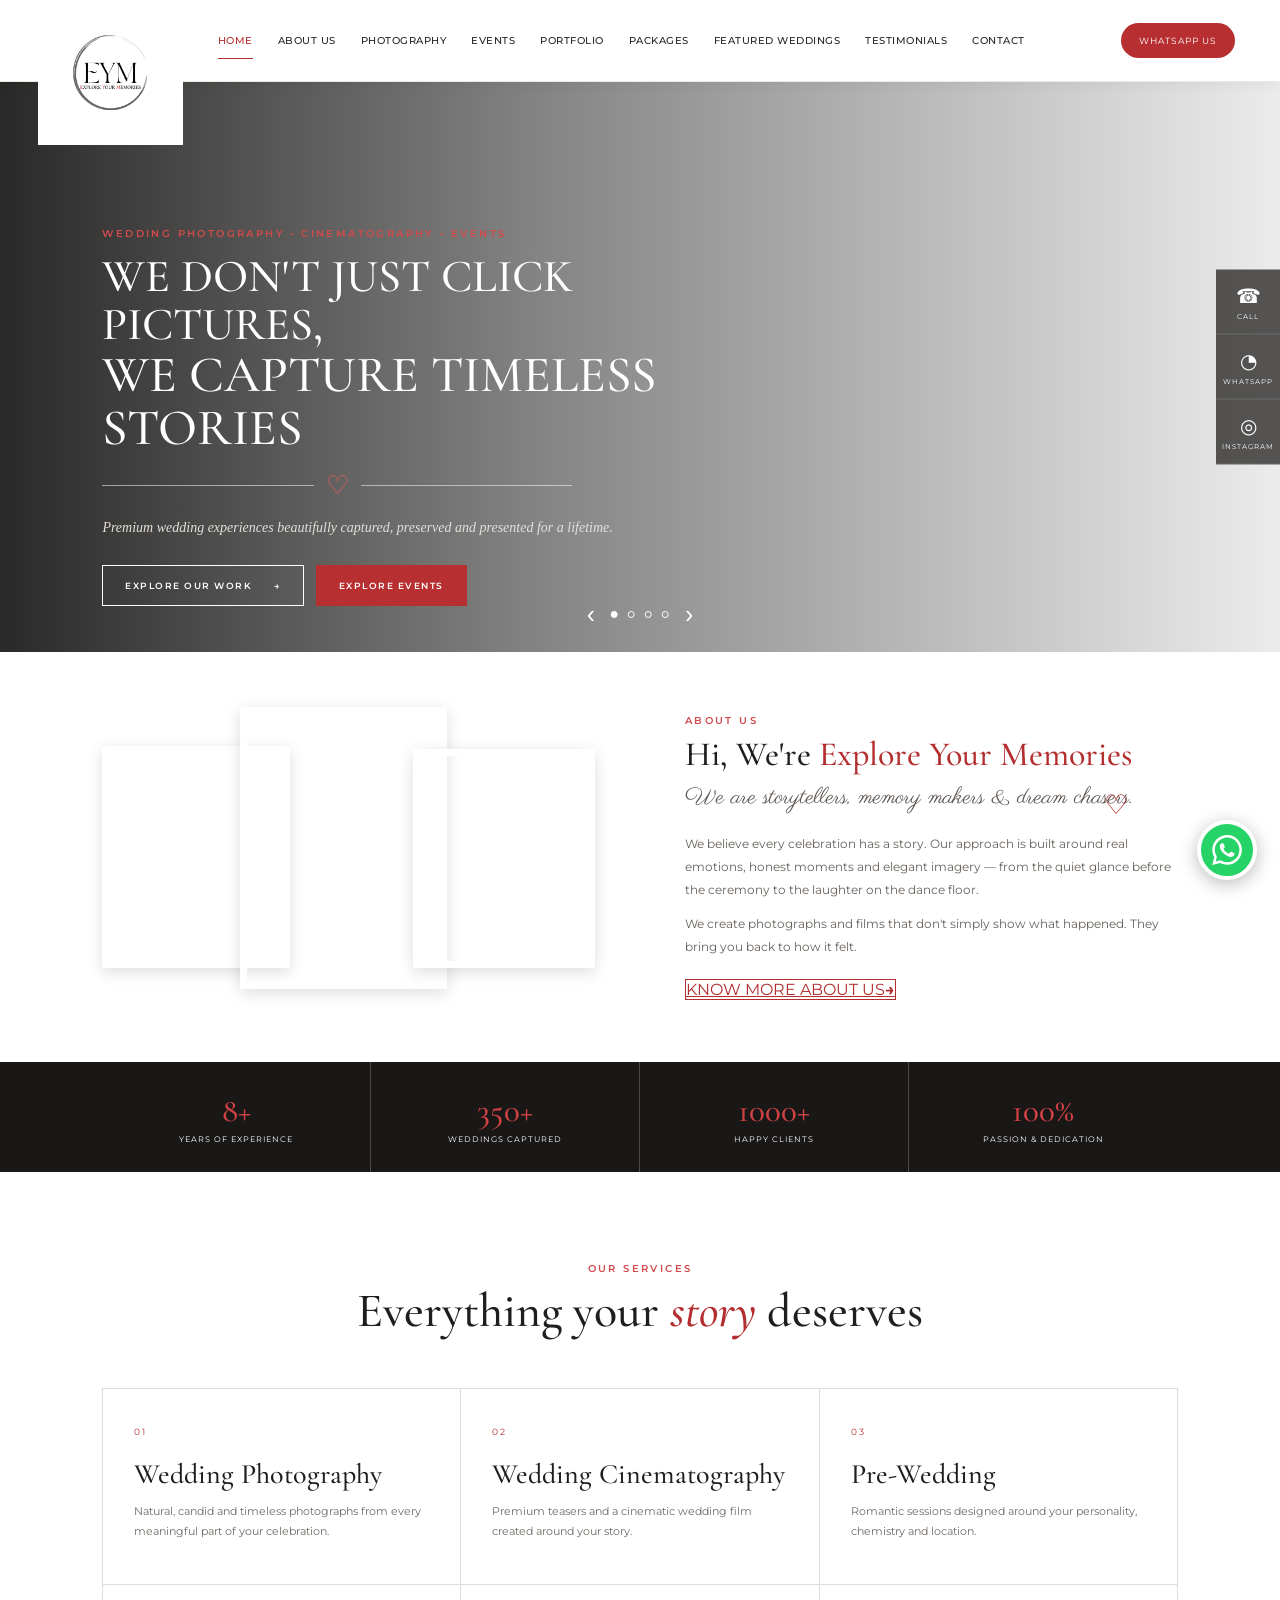
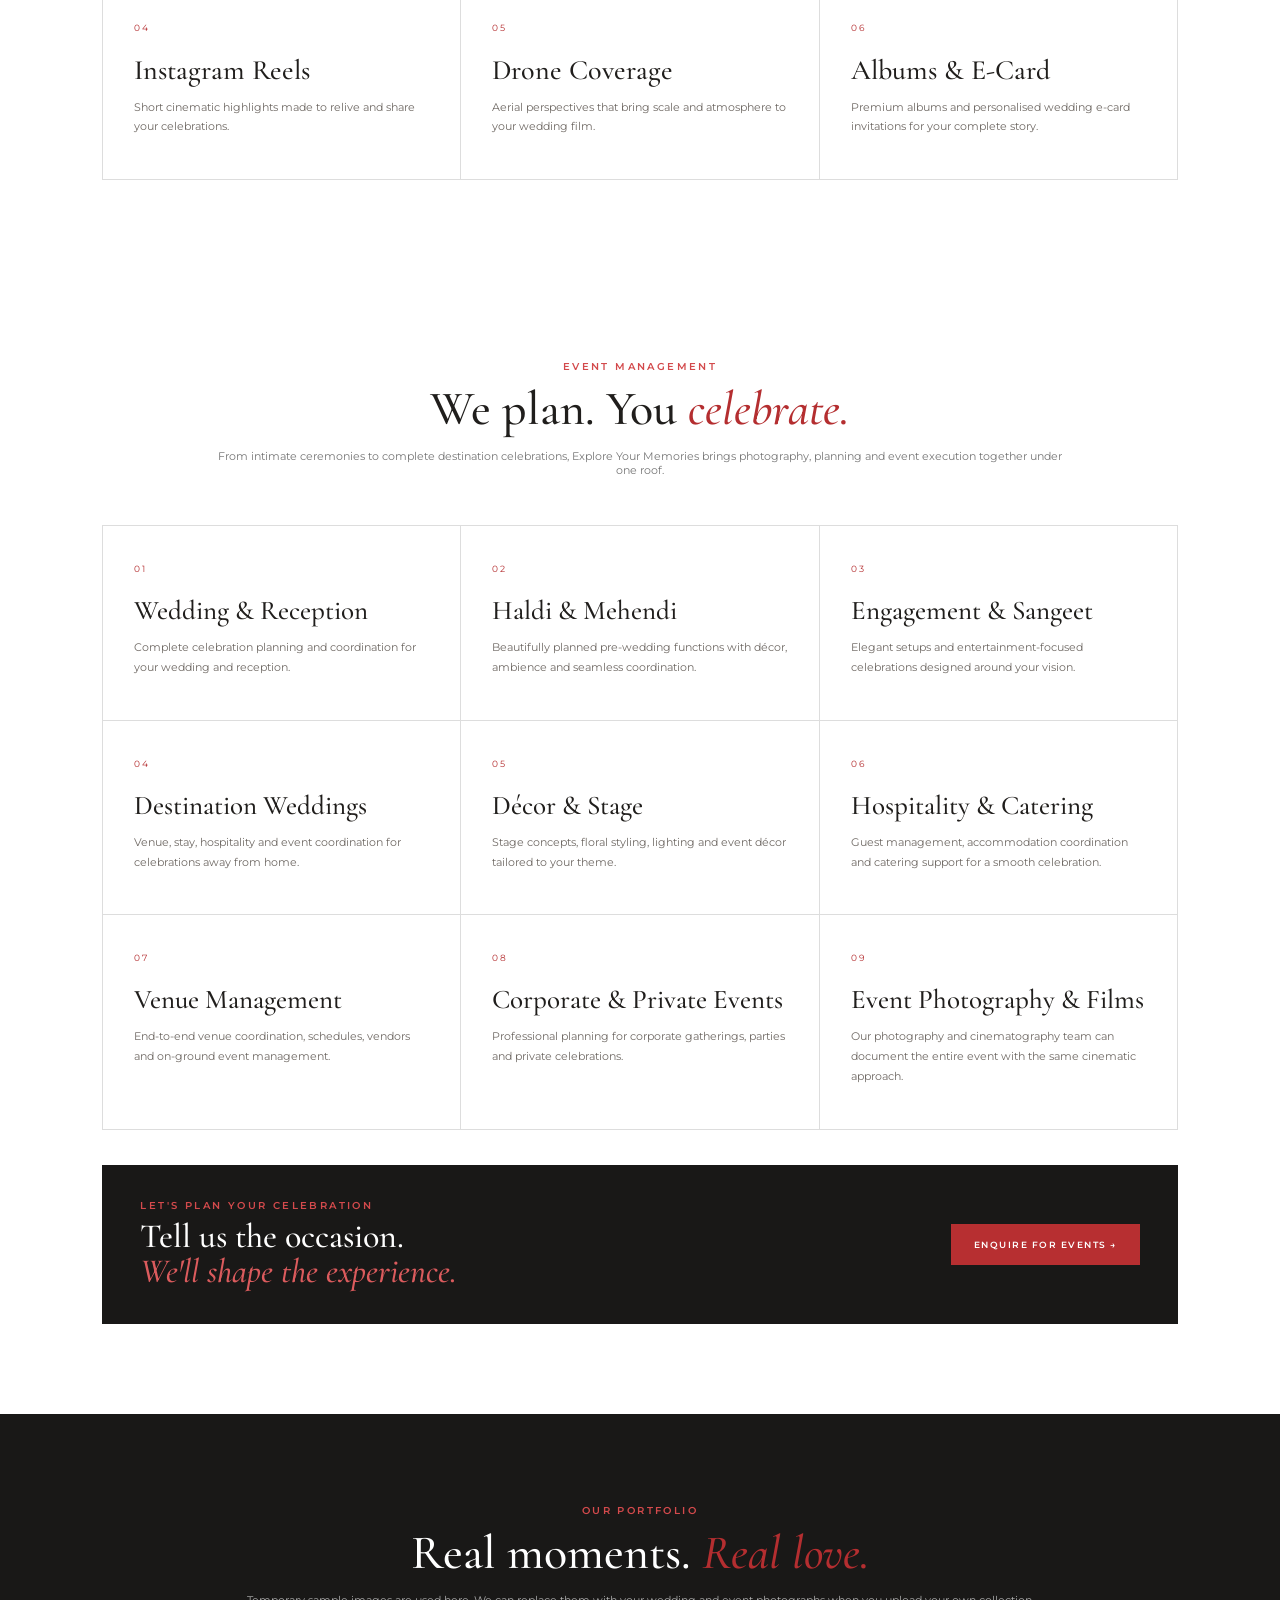
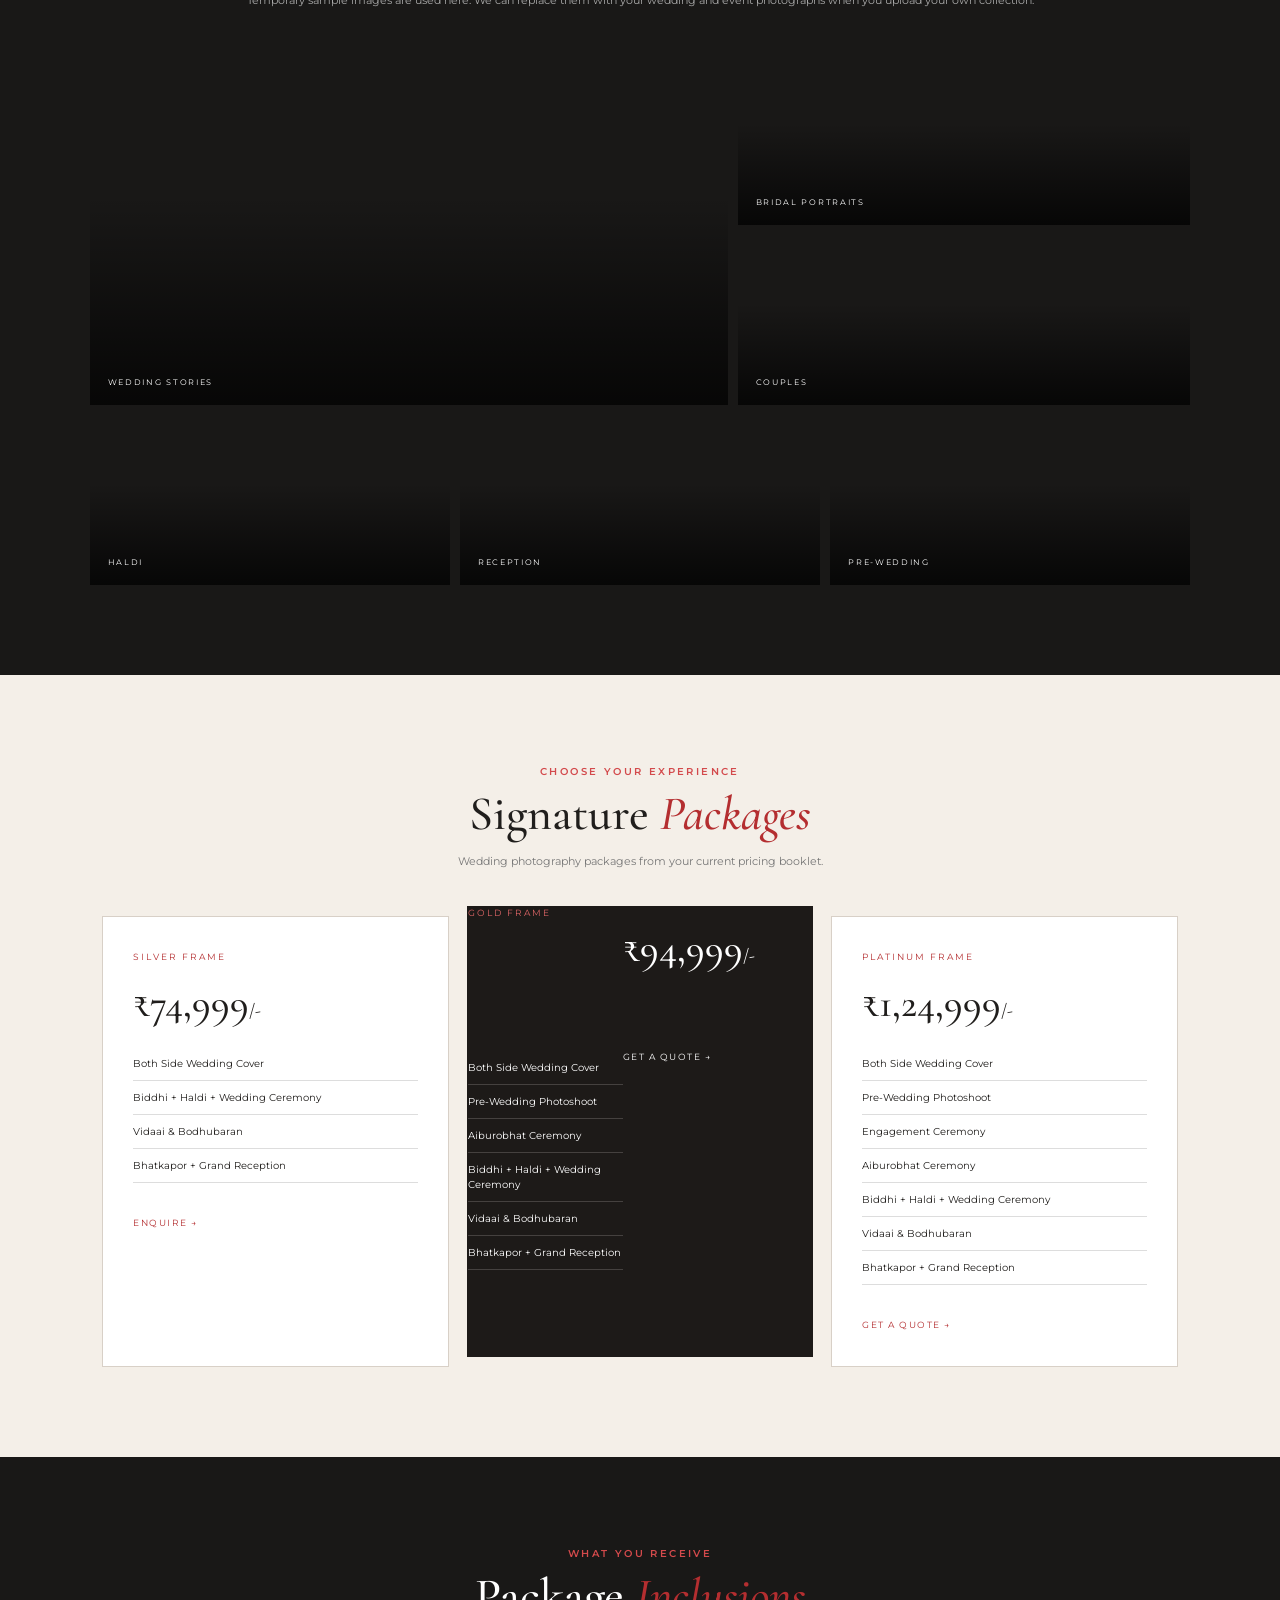
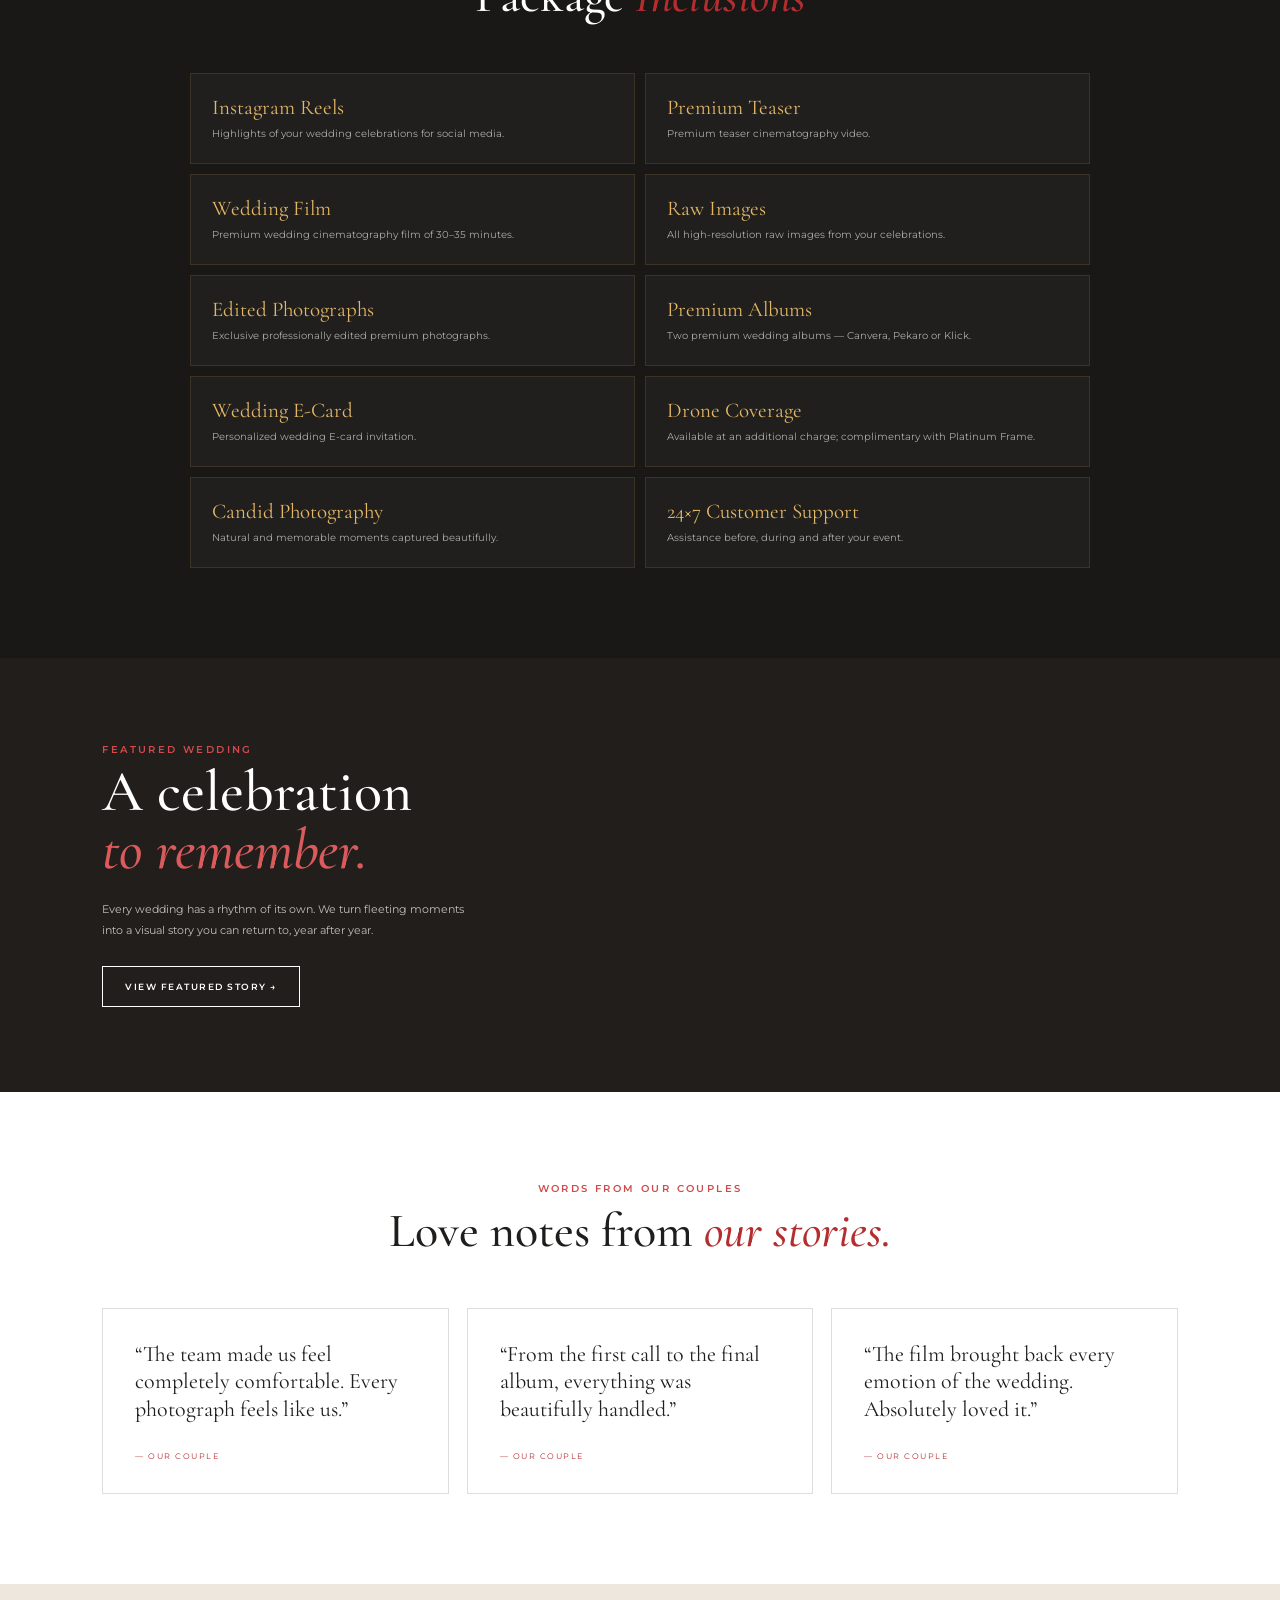
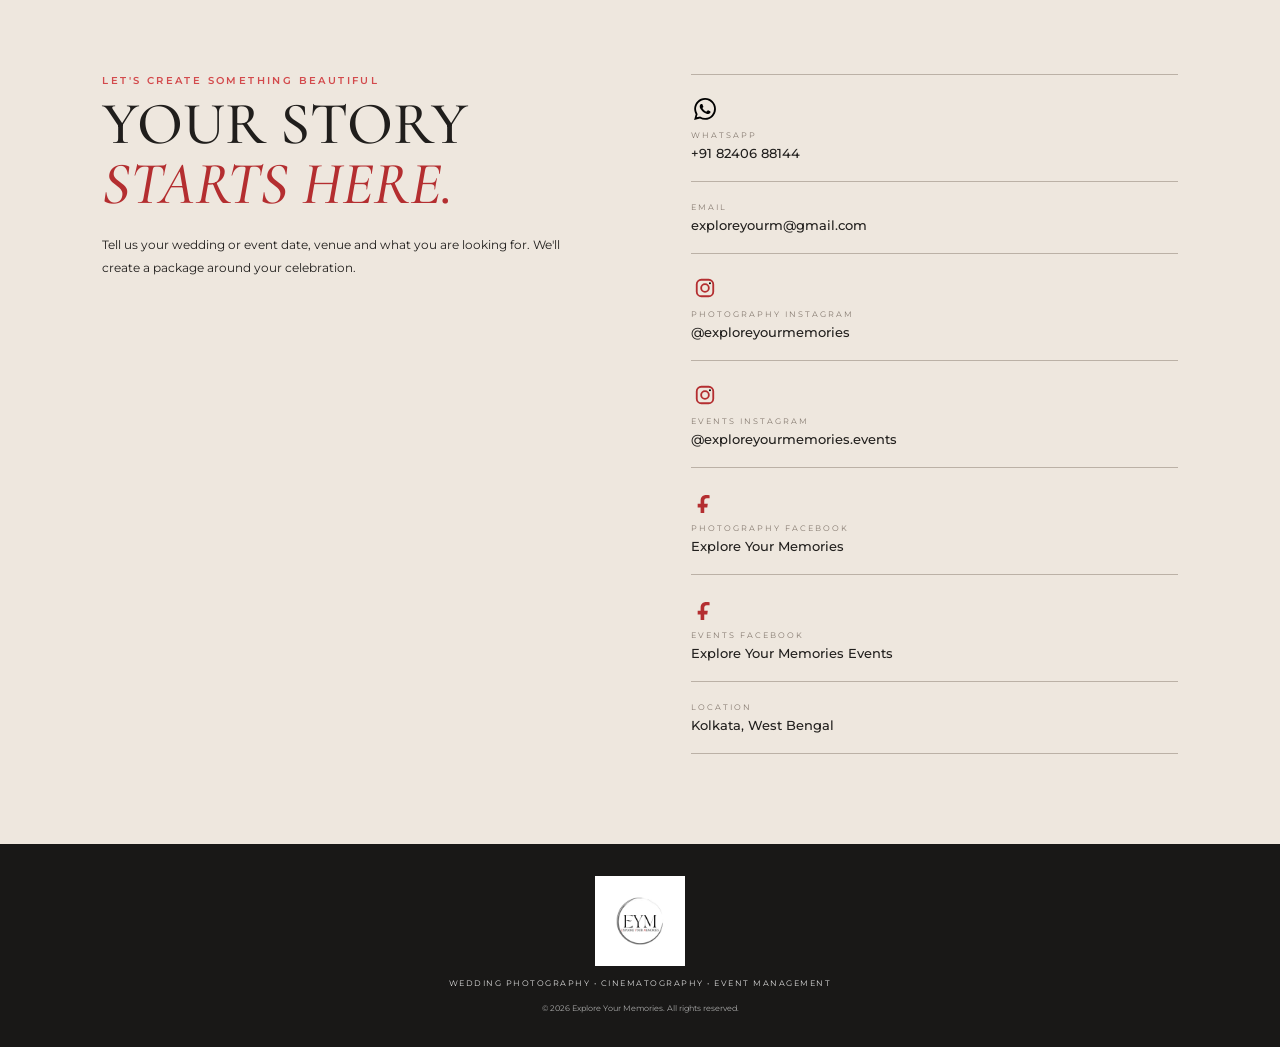
==== commit cb0a481c: "Add files via upload" ====
--- a/index.html
+++ b/index.html
@@ -22,7 +22,7 @@
 <div class="ornament"><i></i><b>♡</b><i></i></div>
 <p>Premium wedding experiences beautifully captured, preserved and presented for a lifetime.</p>
 <div class="hero-actions"><a href="#portfolio" class="btn white">EXPLORE OUR WORK <b>→</b></a><a href="#events" class="btn red">EXPLORE EVENTS</a></div></div>
-<div class="hero-side"><a href="tel:+918240688144">☎<small>CALL</small></a><a href="https://wa.me/918240688144" target="_blank">◔<small>WHATSAPP</small></a><a href="https://www.instagram.com/exploreyourmemories/" target="_blank">◎<small>INSTAGRAM</small></a></div>
+<div class="hero-side"><a href="tel:+918240688144">☎<small>CALL</small></a><a href="https://wa.me/918240688144" target="_blank">◔<small>WHATSAPP</small></a><a href="https://www.instagram.com/exploreyourmemories?igsh=a2l2eGx6amIxdzMz&utm_source=qr" target="_blank">◎<small>INSTAGRAM</small></a></div>
 <div class="slider"><button>‹</button><span class="active"></span><span></span><span></span><span></span><button>›</button></div></section>
 
 <section id="about" class="about"><div class="about-collage"><div class="pic pic1"></div><div class="pic pic2"></div><div class="pic pic3"></div></div>
@@ -77,7 +77,7 @@
 <section id="reviews" class="reviews"><div class="heading"><div class="kicker">WORDS FROM OUR COUPLES</div><h2>Love notes from <em>our stories.</em></h2></div><div class="review-grid"><blockquote>“The team made us feel completely comfortable. Every photograph feels like us.”<cite>— OUR COUPLE</cite></blockquote><blockquote>“From the first call to the final album, everything was beautifully handled.”<cite>— OUR COUPLE</cite></blockquote><blockquote>“The film brought back every emotion of the wedding. Absolutely loved it.”<cite>— OUR COUPLE</cite></blockquote></div></section>
 
 <section id="contact" class="contact"><div><div class="kicker">LET'S CREATE SOMETHING BEAUTIFUL</div><h2>YOUR STORY<br><em>STARTS HERE.</em></h2><p>Tell us your wedding or event date, venue and what you are looking for. We'll create a package around your celebration.</p></div>
-<div class="contact-info"><a href="https://wa.me/918240688144?text=Hi%20Explore%20Your%20Memories%2C%20I%27d%20like%20to%20check%20wedding%20photography%20availability." target="_blank" rel="noopener"><span class="social-icon whatsapp-icon" aria-hidden="true"><svg viewBox="0 0 24 24"><path d="M20.5 3.5A11.8 11.8 0 0 0 12.08 0C5.55 0 .24 5.31.24 11.84c0 2.09.55 4.13 1.6 5.93L.13 24l6.38-1.67a11.82 11.82 0 0 0 5.57 1.41h.01c6.53 0 11.84-5.31 11.84-11.84 0-3.16-1.23-6.13-3.43-8.4ZM12.09 21.7h-.01a9.82 9.82 0 0 1-5-1.36l-.36-.21-3.78.99 1.01-3.69-.23-.38a9.82 9.82 0 1 1 8.37 4.65Zm5.39-7.36c-.29-.15-1.71-.84-1.98-.94-.27-.1-.46-.15-.66.15-.19.29-.75.94-.92 1.13-.17.2-.34.22-.63.07-.29-.15-1.23-.45-2.34-1.43-.87-.77-1.46-1.72-1.63-2.01-.17-.29-.02-.45.13-.6.13-.13.29-.34.44-.51.15-.17.19-.29.29-.49.1-.2.05-.37-.02-.51-.07-.15-.66-1.59-.9-2.18-.24-.57-.48-.49-.66-.5h-.56c-.2 0-.51.07-.78.37-.27.29-1.02 1-1.02 2.43s1.04 2.82 1.19 3.02c.15.2 2.04 3.11 4.94 4.36.69.3 1.23.49 1.65.63.69.22 1.32.19 1.82.12.55-.08 1.71-.7 1.95-1.38.24-.68.24-1.26.17-1.38-.07-.12-.27-.19-.56-.34Z"/></svg></span><small>WHATSAPP</small><strong>+91 82406 88144</strong></a><a href="mailto:exploreyourm@gmail.com"><small>EMAIL</small><strong>exploreyourm@gmail.com</strong></a><a href="https://www.instagram.com/exploreyourmemories/" target="_blank" rel="noopener"><span class="social-icon instagram-icon" aria-hidden="true"><svg viewBox="0 0 24 24"><rect x="3" y="3" width="18" height="18" rx="5" fill="none" stroke="currentColor" stroke-width="2"/><circle cx="12" cy="12" r="4.2" fill="none" stroke="currentColor" stroke-width="2"/><circle cx="17.4" cy="6.7" r="1.1"/></svg></span><small>INSTAGRAM</small><strong>@exploreyourmemories</strong></a><a href="https://www.facebook.com/share/1Bt52Gj1HT/?mibextid=wwXIfr" target="_blank" rel="noopener"><span class="social-icon facebook-icon" aria-hidden="true"><svg viewBox="0 0 24 24"><path d="M14 8h3V4.5c-.52-.07-1.92-.2-3.67-.2-3.63 0-6.12 2.22-6.12 6.3V14H4v4h3.21v6h3.96v-6h3.33l.53-4h-3.86v-3.13C11.17 9.71 11.69 8 14 8Z" fill="currentColor"/></svg></span><small>PHOTOGRAPHY FACEBOOK</small><strong>Explore Your Memories</strong></a><a href="https://www.facebook.com/share/19KRvjHw8R/?mibextid=wwXIfr" target="_blank" rel="noopener"><span class="social-icon facebook-icon" aria-hidden="true"><svg viewBox="0 0 24 24"><path d="M14 8h3V4.5c-.52-.07-1.92-.2-3.67-.2-3.63 0-6.12 2.22-6.12 6.3V14H4v4h3.21v6h3.96v-6h3.33l.53-4h-3.86v-3.13C11.17 9.71 11.69 8 14 8Z" fill="currentColor"/></svg></span><small>EVENTS FACEBOOK</small><strong>Explore Your Memories Events</strong></a><div><small>LOCATION</small><strong>Kolkata, West Bengal</strong></div></div></section>
+<div class="contact-info"><a href="https://wa.me/918240688144?text=Hi%20Explore%20Your%20Memories%2C%20I%27d%20like%20to%20check%20wedding%20photography%20availability." target="_blank" rel="noopener"><span class="social-icon whatsapp-icon" aria-hidden="true"><svg viewBox="0 0 24 24"><path d="M20.5 3.5A11.8 11.8 0 0 0 12.08 0C5.55 0 .24 5.31.24 11.84c0 2.09.55 4.13 1.6 5.93L.13 24l6.38-1.67a11.82 11.82 0 0 0 5.57 1.41h.01c6.53 0 11.84-5.31 11.84-11.84 0-3.16-1.23-6.13-3.43-8.4ZM12.09 21.7h-.01a9.82 9.82 0 0 1-5-1.36l-.36-.21-3.78.99 1.01-3.69-.23-.38a9.82 9.82 0 1 1 8.37 4.65Zm5.39-7.36c-.29-.15-1.71-.84-1.98-.94-.27-.1-.46-.15-.66.15-.19.29-.75.94-.92 1.13-.17.2-.34.22-.63.07-.29-.15-1.23-.45-2.34-1.43-.87-.77-1.46-1.72-1.63-2.01-.17-.29-.02-.45.13-.6.13-.13.29-.34.44-.51.15-.17.19-.29.29-.49.1-.2.05-.37-.02-.51-.07-.15-.66-1.59-.9-2.18-.24-.57-.48-.49-.66-.5h-.56c-.2 0-.51.07-.78.37-.27.29-1.02 1-1.02 2.43s1.04 2.82 1.19 3.02c.15.2 2.04 3.11 4.94 4.36.69.3 1.23.49 1.65.63.69.22 1.32.19 1.82.12.55-.08 1.71-.7 1.95-1.38.24-.68.24-1.26.17-1.38-.07-.12-.27-.19-.56-.34Z"/></svg></span><small>WHATSAPP</small><strong>+91 82406 88144</strong></a><a href="mailto:exploreyourm@gmail.com"><small>EMAIL</small><strong>exploreyourm@gmail.com</strong></a><a href="https://www.instagram.com/exploreyourmemories?igsh=a2l2eGx6amIxdzMz&utm_source=qr" target="_blank" rel="noopener"><span class="social-icon instagram-icon" aria-hidden="true"><svg viewBox="0 0 24 24"><rect x="3" y="3" width="18" height="18" rx="5" fill="none" stroke="currentColor" stroke-width="2"/><circle cx="12" cy="12" r="4.2" fill="none" stroke="currentColor" stroke-width="2"/><circle cx="17.4" cy="6.7" r="1.1"/></svg></span><small>PHOTOGRAPHY INSTAGRAM</small><strong>@exploreyourmemories</strong></a><a href="https://www.instagram.com/exploreyourmemories.events?utm_source=ig_web_button_share_sheet&igsi=ZDNlZDc0MzIxNw==" target="_blank" rel="noopener"><span class="social-icon instagram-icon" aria-hidden="true"><svg viewBox="0 0 24 24"><rect x="3" y="3" width="18" height="18" rx="5" fill="none" stroke="currentColor" stroke-width="2"/><circle cx="12" cy="12" r="4.2" fill="none" stroke="currentColor" stroke-width="2"/><circle cx="17.4" cy="6.7" r="1.1"/></svg></span><small>EVENTS INSTAGRAM</small><strong>@exploreyourmemories.events</strong></a><a href="https://www.facebook.com/share/1Bt52Gj1HT/?mibextid=wwXIfr" target="_blank" rel="noopener"><span class="social-icon facebook-icon" aria-hidden="true"><svg viewBox="0 0 24 24"><path d="M14 8h3V4.5c-.52-.07-1.92-.2-3.67-.2-3.63 0-6.12 2.22-6.12 6.3V14H4v4h3.21v6h3.96v-6h3.33l.53-4h-3.86v-3.13C11.17 9.71 11.69 8 14 8Z" fill="currentColor"/></svg></span><small>PHOTOGRAPHY FACEBOOK</small><strong>Explore Your Memories</strong></a><a href="https://www.facebook.com/share/19KRvjHw8R/?mibextid=wwXIfr" target="_blank" rel="noopener"><span class="social-icon facebook-icon" aria-hidden="true"><svg viewBox="0 0 24 24"><path d="M14 8h3V4.5c-.52-.07-1.92-.2-3.67-.2-3.63 0-6.12 2.22-6.12 6.3V14H4v4h3.21v6h3.96v-6h3.33l.53-4h-3.86v-3.13C11.17 9.71 11.69 8 14 8Z" fill="currentColor"/></svg></span><small>EVENTS FACEBOOK</small><strong>Explore Your Memories Events</strong></a><div><small>LOCATION</small><strong>Kolkata, West Bengal</strong></div></div></section>
 
 <footer><img src="assets/logo.png" alt="Explore Your Memories"><p>WEDDING PHOTOGRAPHY • CINEMATOGRAPHY • EVENT MANAGEMENT</p><small>© 2026 Explore Your Memories. All rights reserved.</small></footer>
 <a class="floating-wa" href="https://wa.me/918240688144" target="_blank" rel="noopener" aria-label="WhatsApp"><svg viewBox="0 0 24 24"><path d="M20.5 3.5A11.8 11.8 0 0 0 12.08 0C5.55 0 .24 5.31.24 11.84c0 2.09.55 4.13 1.6 5.93L.13 24l6.38-1.67a11.82 11.82 0 0 0 5.57 1.41h.01c6.53 0 11.84-5.31 11.84-11.84 0-3.16-1.23-6.13-3.43-8.4ZM12.09 21.7h-.01a9.82 9.82 0 0 1-5-1.36l-.36-.21-3.78.99 1.01-3.69-.23-.38a9.82 9.82 0 1 1 8.37 4.65Zm5.39-7.36c-.29-.15-1.71-.84-1.98-.94-.27-.1-.46-.15-.66.15-.19.29-.75.94-.92 1.13-.17.2-.34.22-.63.07-.29-.15-1.23-.45-2.34-1.43-.87-.77-1.46-1.72-1.63-2.01-.17-.29-.02-.45.13-.6.13-.13.29-.34.44-.51.15-.17.19-.29.29-.49.1-.2.05-.37-.02-.51-.07-.15-.66-1.59-.9-2.18-.24-.57-.48-.49-.66-.5h-.56c-.2 0-.51.07-.78.37-.27.29-1.02 1-1.02 2.43s1.04 2.82 1.19 3.02c.15.2 2.04 3.11 4.94 4.36.69.3 1.23.49 1.65.63.69.22 1.32.19 1.82.12.55-.08 1.71-.7 1.95-1.38.24-.68.24-1.26.17-1.38-.07-.12-.27-.19-.56-.34Z"/></svg></a>
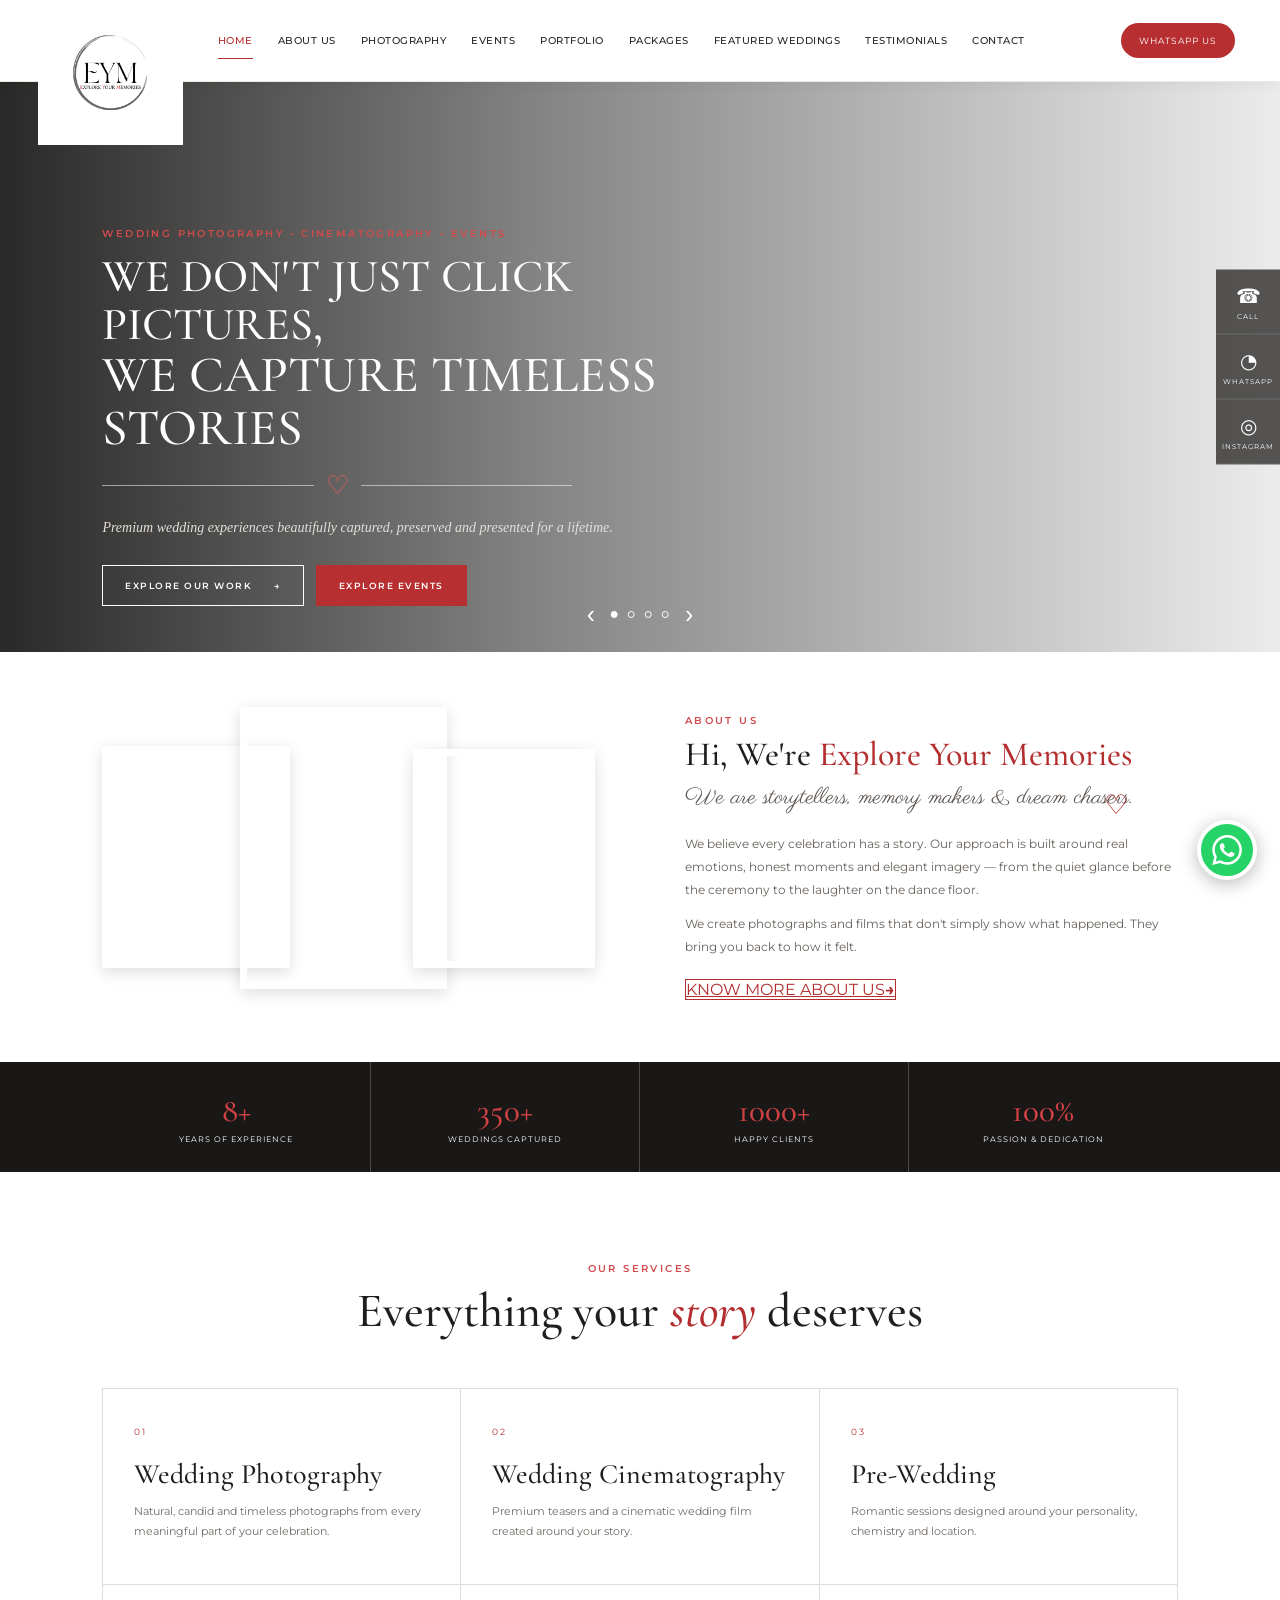
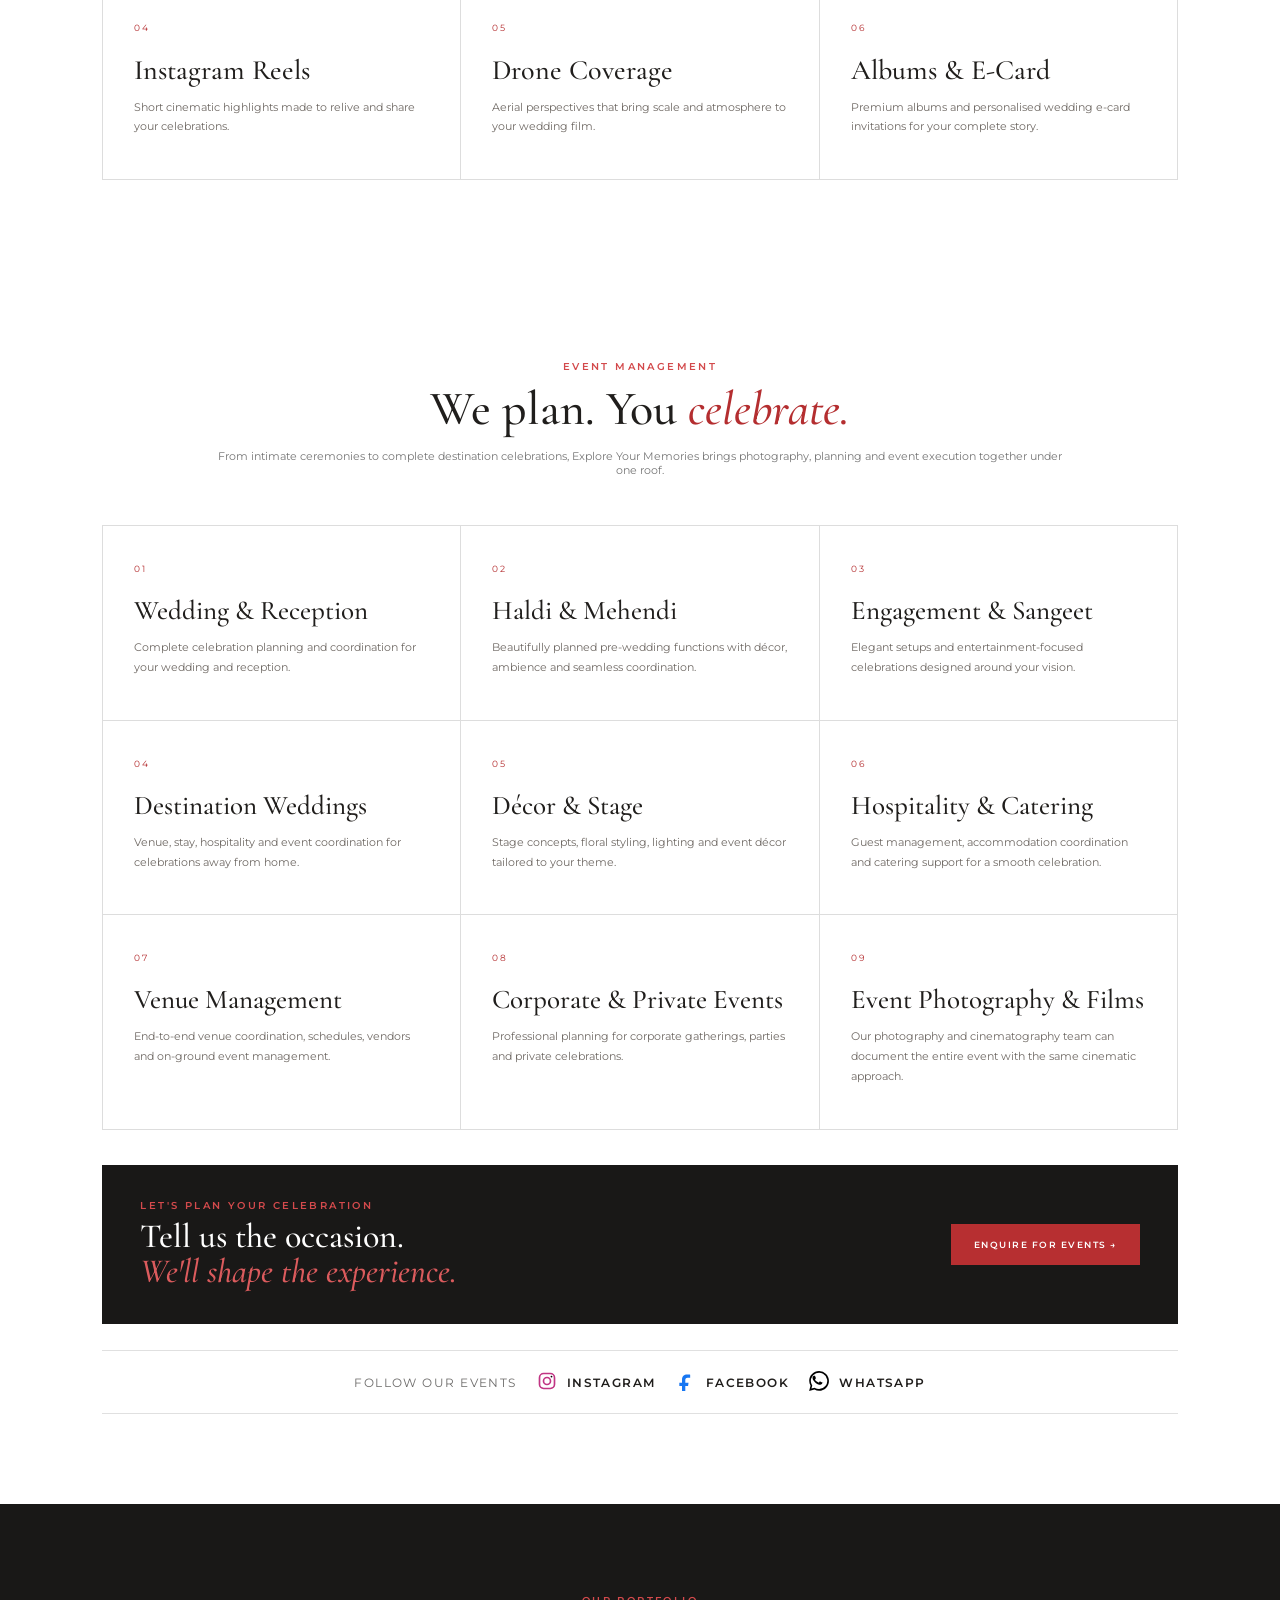
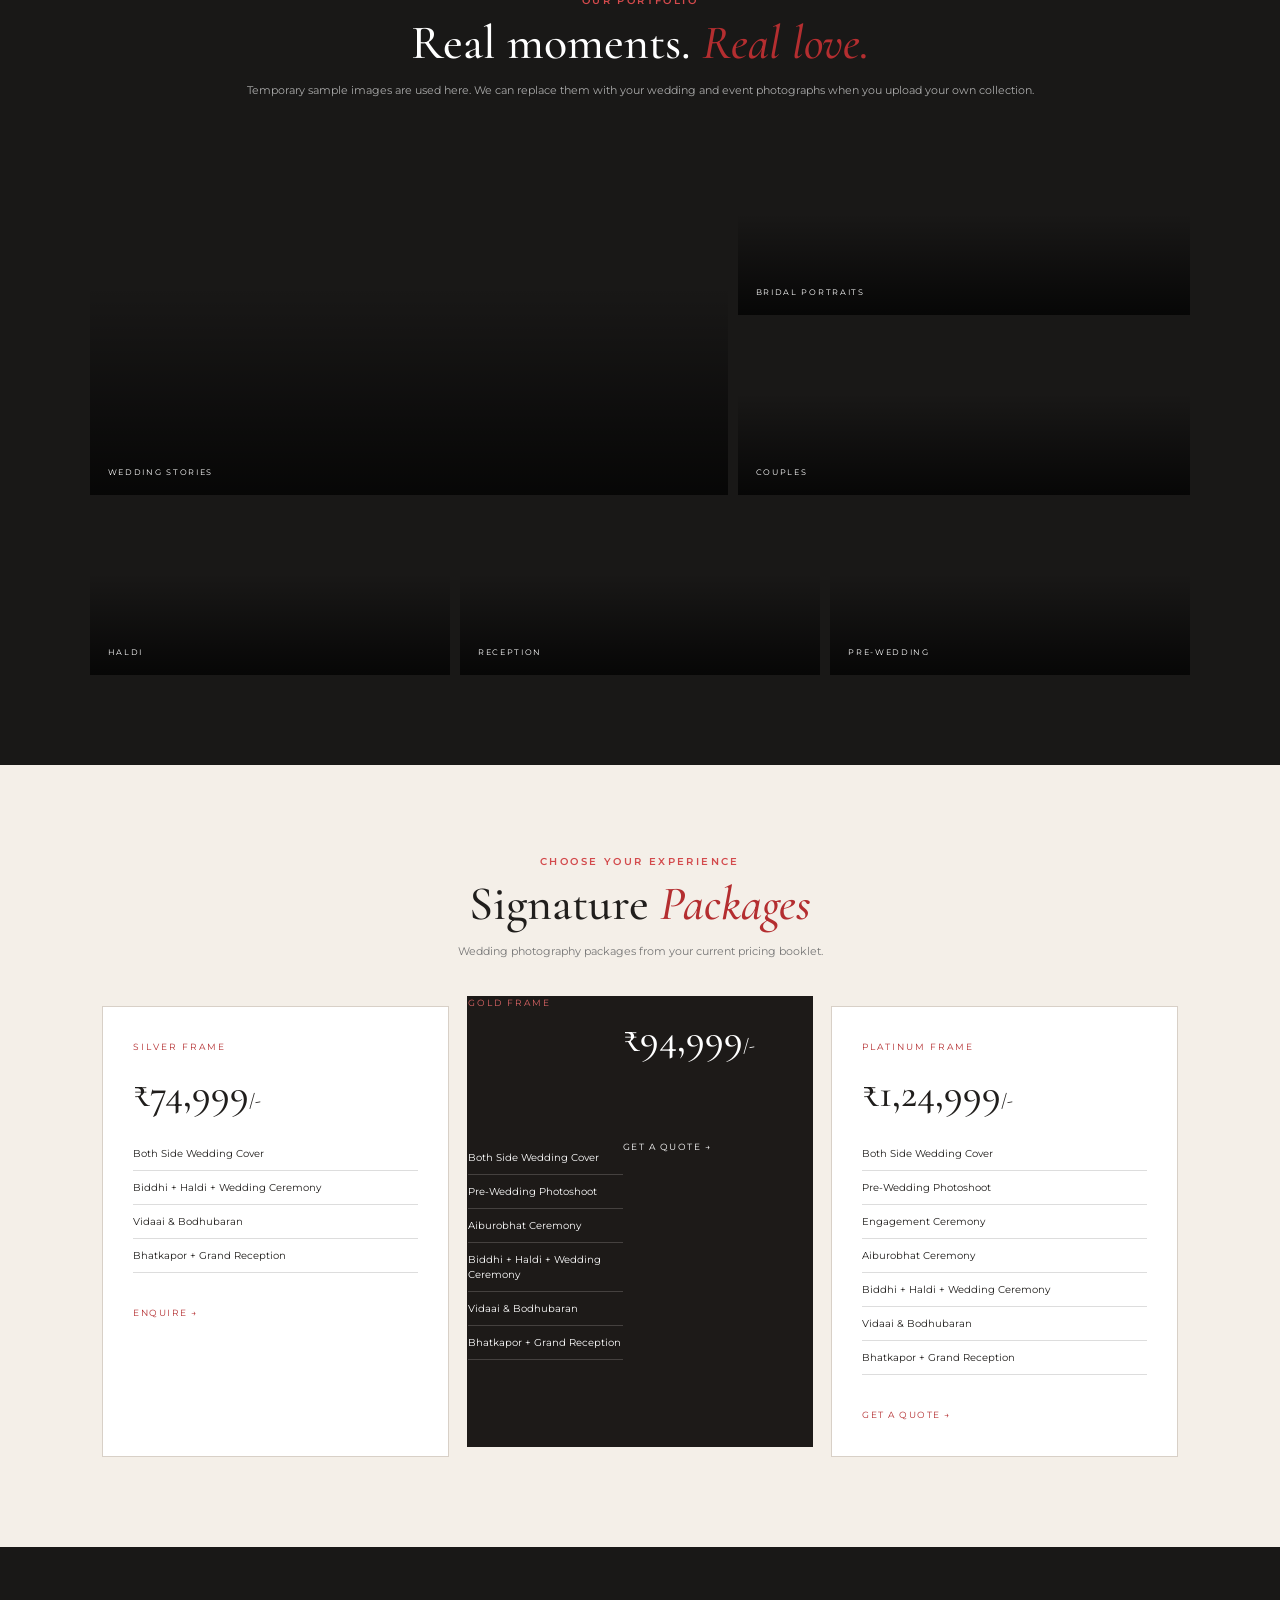
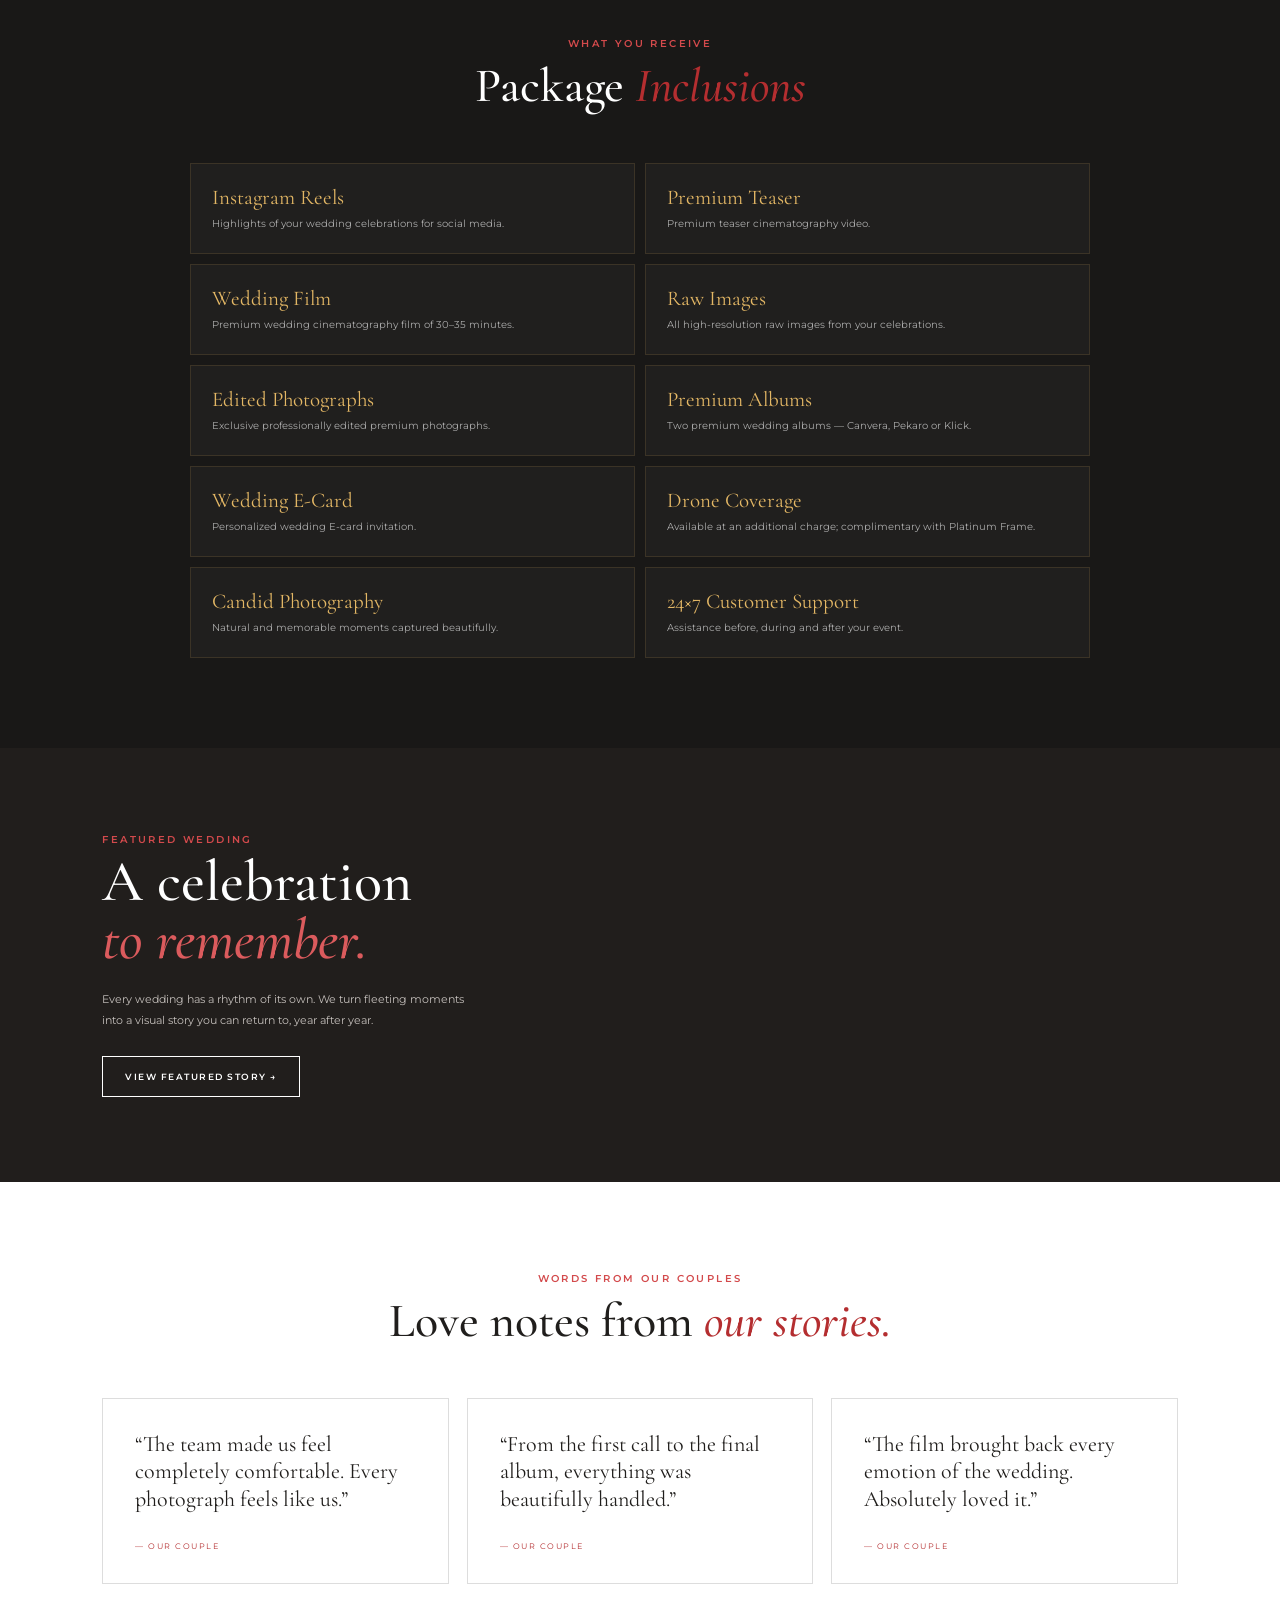
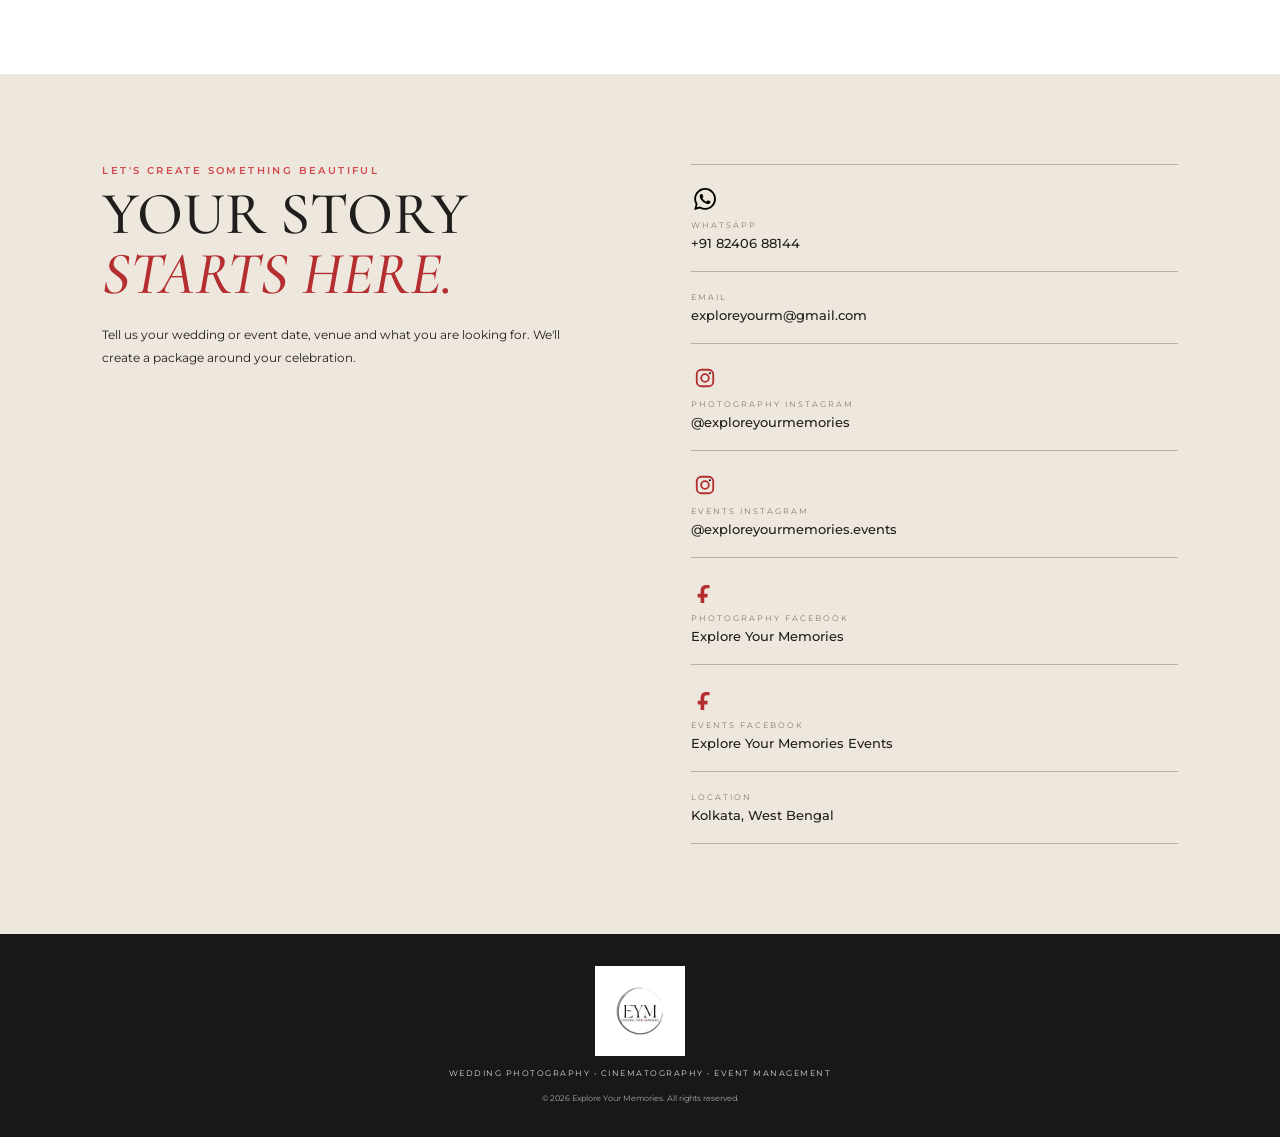
==== commit d3b1dcaa: "Add files via upload" ====
--- a/index.html
+++ b/index.html
@@ -57,6 +57,7 @@
 <article><span>09</span><h3>Event Photography &amp; Films</h3><p>Our photography and cinematography team can document the entire event with the same cinematic approach.</p></article>
 </div>
 <div class="event-cta"><div><div class="kicker">LET'S PLAN YOUR CELEBRATION</div><h3>Tell us the occasion.<br><em>We'll shape the experience.</em></h3></div><a class="btn red" href="https://wa.me/918240688144?text=Hi%20Explore%20Your%20Memories%2C%20I%27d%20like%20to%20discuss%20event%20management%20for%20my%20celebration." target="_blank">ENQUIRE FOR EVENTS →</a></div>
+<div class="event-socials"><span>FOLLOW OUR EVENTS</span><a href="https://www.instagram.com/exploreyourmemories.events?utm_source=ig_web_button_share_sheet&igsi=ZDNlZDc0MzIxNw==" target="_blank" rel="noopener" aria-label="Events Instagram"><span class="social-icon instagram-icon"><svg viewBox="0 0 24 24"><rect x="3" y="3" width="18" height="18" rx="5" fill="none" stroke="currentColor" stroke-width="2"/><circle cx="12" cy="12" r="4.2" fill="none" stroke="currentColor" stroke-width="2"/><circle cx="17.4" cy="6.7" r="1.1"/></svg></span> Instagram</a><a href="https://www.facebook.com/share/19KRvjHw8R/?mibextid=wwXIfr" target="_blank" rel="noopener" aria-label="Events Facebook"><span class="social-icon facebook-icon"><svg viewBox="0 0 24 24"><path d="M14 8h3V4.5c-.52-.07-1.92-.2-3.67-.2-3.63 0-6.12 2.22-6.12 6.3V14H4v4h3.21v6h3.96v-6h3.33l.53-4h-3.86v-3.13C11.17 9.71 11.69 8 14 8Z" fill="currentColor"/></svg></span> Facebook</a><a href="https://wa.me/918240688144?text=Hi%20Explore%20Your%20Memories%20Events%2C%20I%27d%20like%20to%20discuss%20event%20management." target="_blank" rel="noopener" aria-label="Events WhatsApp"><span class="social-icon whatsapp-icon"><svg viewBox="0 0 24 24"><path d="M20.5 3.5A11.8 11.8 0 0 0 12.08 0C5.55 0 .24 5.31.24 11.84c0 2.09.55 4.13 1.6 5.93L.13 24l6.38-1.67a11.82 11.82 0 0 0 5.57 1.41h.01c6.53 0 11.84-5.31 11.84-11.84 0-3.16-1.23-6.13-3.43-8.4ZM12.09 21.7h-.01a9.82 9.82 0 0 1-5-1.36l-.36-.21-3.78.99 1.01-3.69-.23-.38a9.82 9.82 0 1 1 8.37 4.65Zm5.39-7.36c-.29-.15-1.71-.84-1.98-.94-.27-.1-1.71-.84-1.98-.94-.27-.1-.46-.15-.66.15-.19.29-.75.94-.92 1.13-.17.2-.34.22-.63.07-.29-.15-1.23-.45-2.34-1.43-.87-.77-1.46-1.72-1.63-2.01-.17-.29-.02-.45.13-.6.13-.13.29-.34.44-.51.15-.17.19-.29.29-.49.1-.2.05-.37-.02-.51-.07-.15-.66-1.59-.9-2.18-.24-.57-.48-.49-.66-.5h-.56c-.2 0-.51.07-.78.37-.27.29-1.02 1-1.02 2.43s1.04 2.82 1.19 3.02c.15.2 2.04 3.11 4.94 4.36.69.3 1.23.49 1.65.63.69.22 1.32.19 1.82.12.55-.08 1.71-.7 1.95-1.38.24-.68.24-1.26.17-1.38-.07-.12-.27-.19-.56-.34Z"/></svg></span> WhatsApp</a></div>
 </section>
 
 <section id="portfolio" class="portfolio"><div class="heading dark"><div class="kicker">OUR PORTFOLIO</div><h2>Real moments. <em>Real love.</em></h2><p>Temporary sample images are used here. We can replace them with your wedding and event photographs when you upload your own collection.</p></div>
--- a/style.css
+++ b/style.css
@@ -1,3 +1,7 @@
 .events{padding:90px 8vw;background:#fff}.events .heading{max-width:850px;margin-left:auto;margin-right:auto}.event-grid{display:grid;grid-template-columns:repeat(3,1fr);border-top:1px solid #ddd;border-left:1px solid #ddd;max-width:1150px;margin:auto}.event-grid article{padding:31px;border-right:1px solid #ddd;border-bottom:1px solid #ddd;min-height:190px;background:#fff}.event-grid span{font-size:9px;letter-spacing:2px;color:#b42e30}.event-grid h3{font:500 27px "Cormorant Garamond";margin:18px 0 8px}.event-grid p{font-size:11px;line-height:1.8;color:#706a65}.event-cta{max-width:1150px;margin:35px auto 0;background:#191817;color:#fff;padding:34px 38px;display:flex;align-items:center;justify-content:space-between;gap:25px}.event-cta h3{font:500 34px/1.05 "Cormorant Garamond";margin:7px 0 0}.event-cta h3 em{font-style:italic;color:#db5b5d}@media(max-width:850px){.events{padding:70px 7vw}.event-grid{grid-template-columns:1fr}.event-cta{padding:28px;display:flex;flex-direction:column;align-items:flex-start}.event-cta h3{font-size:30px}}
 *{box-sizing:border-box}html{scroll-behavior:smooth}body{margin:0;color:#201e1c;background:#fff;font-family:Montserrat,Arial,sans-serif}.header{height:82px;position:fixed;top:0;left:0;right:0;z-index:100;background:#fff;border-bottom:1px solid #ece8e4;display:flex;align-items:center;padding:0 3.5vw 0 17vw;box-shadow:0 2px 14px #0000000d}.brand{position:absolute;left:3vw;top:0;width:145px;height:145px;z-index:110}.brand img{width:100%;height:100%;object-fit:contain}.header nav{display:flex;align-items:center;gap:25px}.header nav a{font:500 10px Montserrat;text-transform:uppercase;letter-spacing:.5px;color:#282523;text-decoration:none;position:relative;padding:32px 0}.header nav a:hover,.header nav a.active{color:#b52e30}.header nav a.active:after{content:"";position:absolute;left:0;right:0;bottom:20px;height:1px;background:#b52e30}.header-wa{margin-left:auto;text-decoration:none;color:#fff;background:#b72f31;border-radius:24px;padding:12px 18px;font-size:9px;letter-spacing:1px}.hamburger{display:none}.hero{margin-top:82px;height:570px;position:relative;color:#fff;overflow:hidden}.hero-bg{position:absolute;inset:0;background:url("https://images.unsplash.com/photo-1519741497674-611481863552?auto=format&fit=crop&w=2200&q=90") center/cover}.hero-overlay{position:absolute;inset:0;background:linear-gradient(90deg,rgba(10,9,8,.87),rgba(10,9,8,.5) 42%,rgba(10,9,8,.08))}.hero-content{position:absolute;left:8vw;top:145px;max-width:690px}.eyebrow,.kicker{font-size:10px;letter-spacing:2.4px;font-weight:600;color:#d34a4c}.hero h1{font:500 46px/1.05 "Cormorant Garamond",serif;margin:12px 0}.hero h1 span{font-size:51px}.ornament{display:flex;align-items:center;gap:12px;max-width:470px;margin:14px 0}.ornament i{height:1px;background:#ffffff88;flex:1}.ornament b{font:26px "Cormorant Garamond";color:#e35a5c}.hero p{font:14px/1.8 Georgia,serif;font-style:italic;color:#e3dfdc;max-width:530px}.hero-actions{display:flex;gap:12px;margin-top:25px}.btn{display:inline-flex;align-items:center;gap:22px;padding:14px 22px;text-decoration:none;font-size:9px;letter-spacing:1.5px;font-weight:600}.btn.white{color:#fff;border:1px solid #fff}.btn.red{background:#b72f31;color:#fff;border:1px solid #b72f31}.hero-side{position:absolute;right:0;top:50%;transform:translateY(-50%);display:flex;flex-direction:column;background:#1b1918b8}.hero-side a{width:64px;height:65px;display:flex;flex-direction:column;align-items:center;justify-content:center;gap:4px;color:#fff;text-decoration:none;border-bottom:1px solid #ffffff22;font-size:20px}.hero-side small{font-size:7px;letter-spacing:1px}.slider{position:absolute;bottom:22px;left:50%;transform:translateX(-50%);display:flex;gap:10px;align-items:center}.slider span{width:7px;height:7px;border:1px solid #fff;border-radius:50%}.slider .active{background:#fff}.slider button{background:none;border:0;color:#fff;font-size:25px}.about{min-height:410px;padding:55px 8vw;display:grid;grid-template-columns:1fr 1fr;gap:7vw;align-items:center;background:#fff}.about-collage{height:300px;position:relative}.pic{position:absolute;background:center/cover;border:7px solid #fff;box-shadow:0 4px 15px #0002}.pic1{width:38%;height:74%;left:0;top:13%;background-image:url("https://images.unsplash.com/photo-1606800052052-a08af7148866?auto=format&fit=crop&w=700&q=90")}.pic2{width:42%;height:94%;left:28%;top:0;background-image:url("https://images.unsplash.com/photo-1544078751-58fee2d8a03b?auto=format&fit=crop&w=800&q=90")}.pic3{width:37%;height:73%;right:0;top:14%;background-image:url("https://images.unsplash.com/photo-1511285560929-80b456fea0bc?auto=format&fit=crop&w=700&q=90")}.about-text h2{font:500 34px "Cormorant Garamond";margin:7px 0}.about-text h2 em{color:#b42e30;font-style:normal}.script{font:23px Parisienne,cursive;color:#5c5550}.heart{font-size:27px;color:#b42e30;margin-left:85%;margin-top:-25px}.about-text p{font-size:12px;line-height:1.9;color:#67615c;max-width:590px}.outline{display:inline-flex}.red-outline{color:#b42e30;border:1px solid #b42e30;margin-top:8px}.stats{height:110px;background:#1a1817;color:#fff;display:grid;grid-template-columns:repeat(4,1fr);padding:0 8vw}.stats div{display:flex;flex-direction:column;align-items:center;justify-content:center;border-right:1px solid #4d4a47}.stats div:last-child{border:0}.stats strong{font:500 33px "Cormorant Garamond";color:#cf4143}.stats small{font-size:8px;letter-spacing:1px;margin-top:4px}.services,.packages,.reviews{padding:90px 8vw}.heading{text-align:center;margin-bottom:48px}.heading h2{font:500 48px "Cormorant Garamond";margin:7px 0}.heading h2 em{font-style:italic;color:#b42e30}.heading>p:not(.kicker){font-size:11px;color:#777}.service-grid{display:grid;grid-template-columns:repeat(3,1fr);border-top:1px solid #ddd;border-left:1px solid #ddd}.service-grid article{padding:31px;border-right:1px solid #ddd;border-bottom:1px solid #ddd;min-height:190px}.service-grid span{font-size:9px;letter-spacing:2px;color:#b42e30}.service-grid h3{font:500 28px "Cormorant Garamond";margin:18px 0 8px}.service-grid p{font-size:11px;line-height:1.8;color:#706a65}.portfolio,.inclusions{background:#191817;color:#fff;padding:90px 7vw}.heading.dark .kicker{color:#d44a4c}.heading.dark h2{color:#fff}.heading.dark>p:not(.kicker){color:#aaa}.gallery{display:grid;grid-template-columns:repeat(12,1fr);grid-auto-rows:170px;gap:10px}.g{position:relative;background:center/cover;display:flex;align-items:flex-end;padding:18px;overflow:hidden}.g:after{content:"";position:absolute;inset:0;background:linear-gradient(transparent 40%,#000b)}.g span{position:relative;z-index:2;font-size:8px;letter-spacing:1.7px}.g1{grid-column:span 7;grid-row:span 2;background-image:url("https://images.unsplash.com/photo-1519741497674-611481863552?auto=format&fit=crop&w=1300&q=90")}.g2,.g3{grid-column:span 5}.g2{background-image:url("https://images.unsplash.com/photo-1606800052052-a08af7148866?auto=format&fit=crop&w=1000&q=90")}.g3{background-image:url("https://images.unsplash.com/photo-1511285560929-80b456fea0bc?auto=format&fit=crop&w=1000&q=90")}.g4,.g5,.g6{grid-column:span 4}.g4{background-image:url("https://images.unsplash.com/photo-1519225421980-715cb0215aed?auto=format&fit=crop&w=800&q=90")}.g5{background-image:url("https://images.unsplash.com/photo-1519167758481-83f550bb49b3?auto=format&fit=crop&w=800&q=90")}.g6{background-image:url("https://images.unsplash.com/photo-1537633552985-df8429e8048b?auto=format&fit=crop&w=800&q=90")}.packages{background:#f4efe8}.package-grid{display:grid;grid-template-columns:repeat(3,1fr);gap:18px;max-width:1100px;margin:auto}.package{background:#fff;border:1px solid #d8d0c7;padding:34px 30px}.package.featured{background:#1d1a18;color:#fff;border-color:#1d1a18;transform:translateY(-10px)}.package-name{font-size:9px;letter-spacing:2px;color:#b42e30}.featured .package-name{color:#df6667}.package h3{font:500 40px "Cormorant Garamond";margin:17px 0 20px}.package h3 small{font-size:18px}.package ul{padding:0;margin:0 0 28px;list-style:none}.package li{font-size:10px;line-height:1.5;padding:9px 0;border-bottom:1px solid #ddd}.featured li{border-color:#45413f}.package a{font-size:9px;letter-spacing:1.5px;color:#b42e30;text-decoration:none}.featured a{color:#fff}.inclusion-grid{max-width:900px;margin:auto;display:grid;grid-template-columns:repeat(2,1fr);gap:10px}.inclusion-grid div{padding:21px;border:1px solid #d6a85126;background:#fff8ea08}.inclusion-grid b{font:400 21px "Cormorant Garamond";color:#e3b765}.inclusion-grid p{font-size:10px;line-height:1.6;color:#aaa;margin:6px 0 0}.featured{min-height:430px;background:#211e1c;color:#fff;display:grid;grid-template-columns:45% 55%;padding:0}.featured-copy{padding:85px 8vw}.featured-copy h2{font:500 58px/1 "Cormorant Garamond";margin:7px 0 20px}.featured-copy h2 em{color:#db5b5d}.featured-copy p{font-size:11px;line-height:1.9;color:#c4bfbb;max-width:470px;margin-bottom:25px}.featured-photo{background:url("https://images.unsplash.com/photo-1519225421980-715cb0215aed?auto=format&fit=crop&w=1400&q=90") center/cover}.review-grid{display:grid;grid-template-columns:repeat(3,1fr);gap:18px}.review-grid blockquote{margin:0;border:1px solid #ddd;padding:32px;font:400 22px/1.25 "Cormorant Garamond";min-height:180px}.review-grid cite{display:block;font:8px Montserrat;letter-spacing:1.5px;color:#b42e30;margin-top:28px;font-style:normal}.contact{background:#eee7de;padding:90px 8vw;display:grid;grid-template-columns:1fr 1fr;gap:8vw}.contact h2{font:500 60px/1 "Cormorant Garamond";margin:7px 0 20px}.contact h2 em{color:#b42e30}.contact>div>p{font-size:12px;line-height:1.9;max-width:510px}.contact-info{border-top:1px solid #bbb1a6}.contact-info a,.contact-info>div{display:flex;flex-direction:column;gap:5px;padding:20px 0;border-bottom:1px solid #bbb1a6;text-decoration:none;color:#211f1d}.contact-info small{font-size:8px;letter-spacing:2px;color:#857a70}.contact-info strong{font-size:13px;font-weight:500}footer{background:#191817;color:#aaa;text-align:center;padding:32px}footer img{width:90px;height:90px;object-fit:contain}footer p{font-size:8px;letter-spacing:1.5px;color:#ddd}footer small{font-size:8px}.floating-wa{position:fixed;z-index:120;right:23px;bottom:20px;width:60px;height:60px;border-radius:50%;background:#25d366;border:4px solid #fff;display:grid;place-items:center;color:#fff;text-decoration:none;font-size:28px;box-shadow:0 4px 18px #0004}@media(max-width:1200px){.header{padding-left:17vw}.header nav{gap:14px}.header nav a{font-size:8px}.header-wa{display:none}}@media(max-width:850px){.header{height:70px;padding:0 18px 0 95px}.brand{width:95px;height:95px}.hamburger{display:block;margin-left:auto;background:none;border:0;font-size:25px}.header nav{display:none;position:absolute;top:70px;left:0;right:0;background:#fff;padding:10px 25px 25px;flex-direction:column;align-items:flex-start;gap:0;box-shadow:0 8px 20px #0002}.header nav.open{display:flex}.header nav a{padding:12px 0;font-size:10px}.hero{margin-top:70px;height:640px}.hero-content{left:8vw;top:170px;right:8vw}.hero h1,.hero h1 span{font-size:42px}.hero p{font-size:13px}.hero-side{display:none}.about,.contact,.featured{grid-template-columns:1fr}.about{padding:70px 8vw}.about-collage{height:270px}.about-text{margin-top:25px}.stats{height:auto;grid-template-columns:1fr 1fr;padding:12px 5vw}.stats div{padding:18px 3px}.service-grid,.package-grid,.review-grid{grid-template-columns:1fr}.package.featured{transform:none}.inclusion-grid{grid-template-columns:1fr}.gallery{grid-template-columns:1fr 1fr;grid-auto-rows:170px}.g1{grid-column:span 2}.g2,.g3,.g4,.g5,.g6{grid-column:span 1}.featured-copy{padding:70px 8vw}.featured-photo{min-height:340px}.services,.packages,.reviews,.portfolio,.inclusions{padding:70px 7vw}.heading h2{font-size:42px}.contact{gap:30px}.hero-actions{flex-wrap:wrap}}
 .social-icon{width:28px;height:28px;display:grid;place-items:center;color:#b42e30;margin-bottom:2px}.social-icon svg{width:22px;height:22px;display:block}.floating-wa svg{width:30px;height:30px;fill:#fff}.contact-info a{position:relative}.contact-info a .social-icon + small{margin-top:0}
+
+
+/* Event social links */
+.event-socials{display:flex;align-items:center;justify-content:center;gap:18px;flex-wrap:wrap;margin-top:26px;padding:18px 22px;border-top:1px solid rgba(0,0,0,.12);border-bottom:1px solid rgba(0,0,0,.12);font-size:12px;letter-spacing:.12em;text-transform:uppercase}.event-socials>span{opacity:.65}.event-socials a{display:inline-flex;align-items:center;gap:8px;text-decoration:none;color:inherit;font-weight:600}.event-socials a:hover{opacity:.7}.event-socials .social-icon{width:24px;height:24px;display:inline-flex;align-items:center;justify-content:center}.event-socials .social-icon svg{width:20px;height:20px}.event-socials .instagram-icon{color:#c13584}.event-socials .facebook-icon{color:#1877f2}.event-socials .whatsapp-icon{color:#25d366}@media(max-width:700px){.event-socials{gap:14px}.event-socials>span{width:100%;text-align:center}}
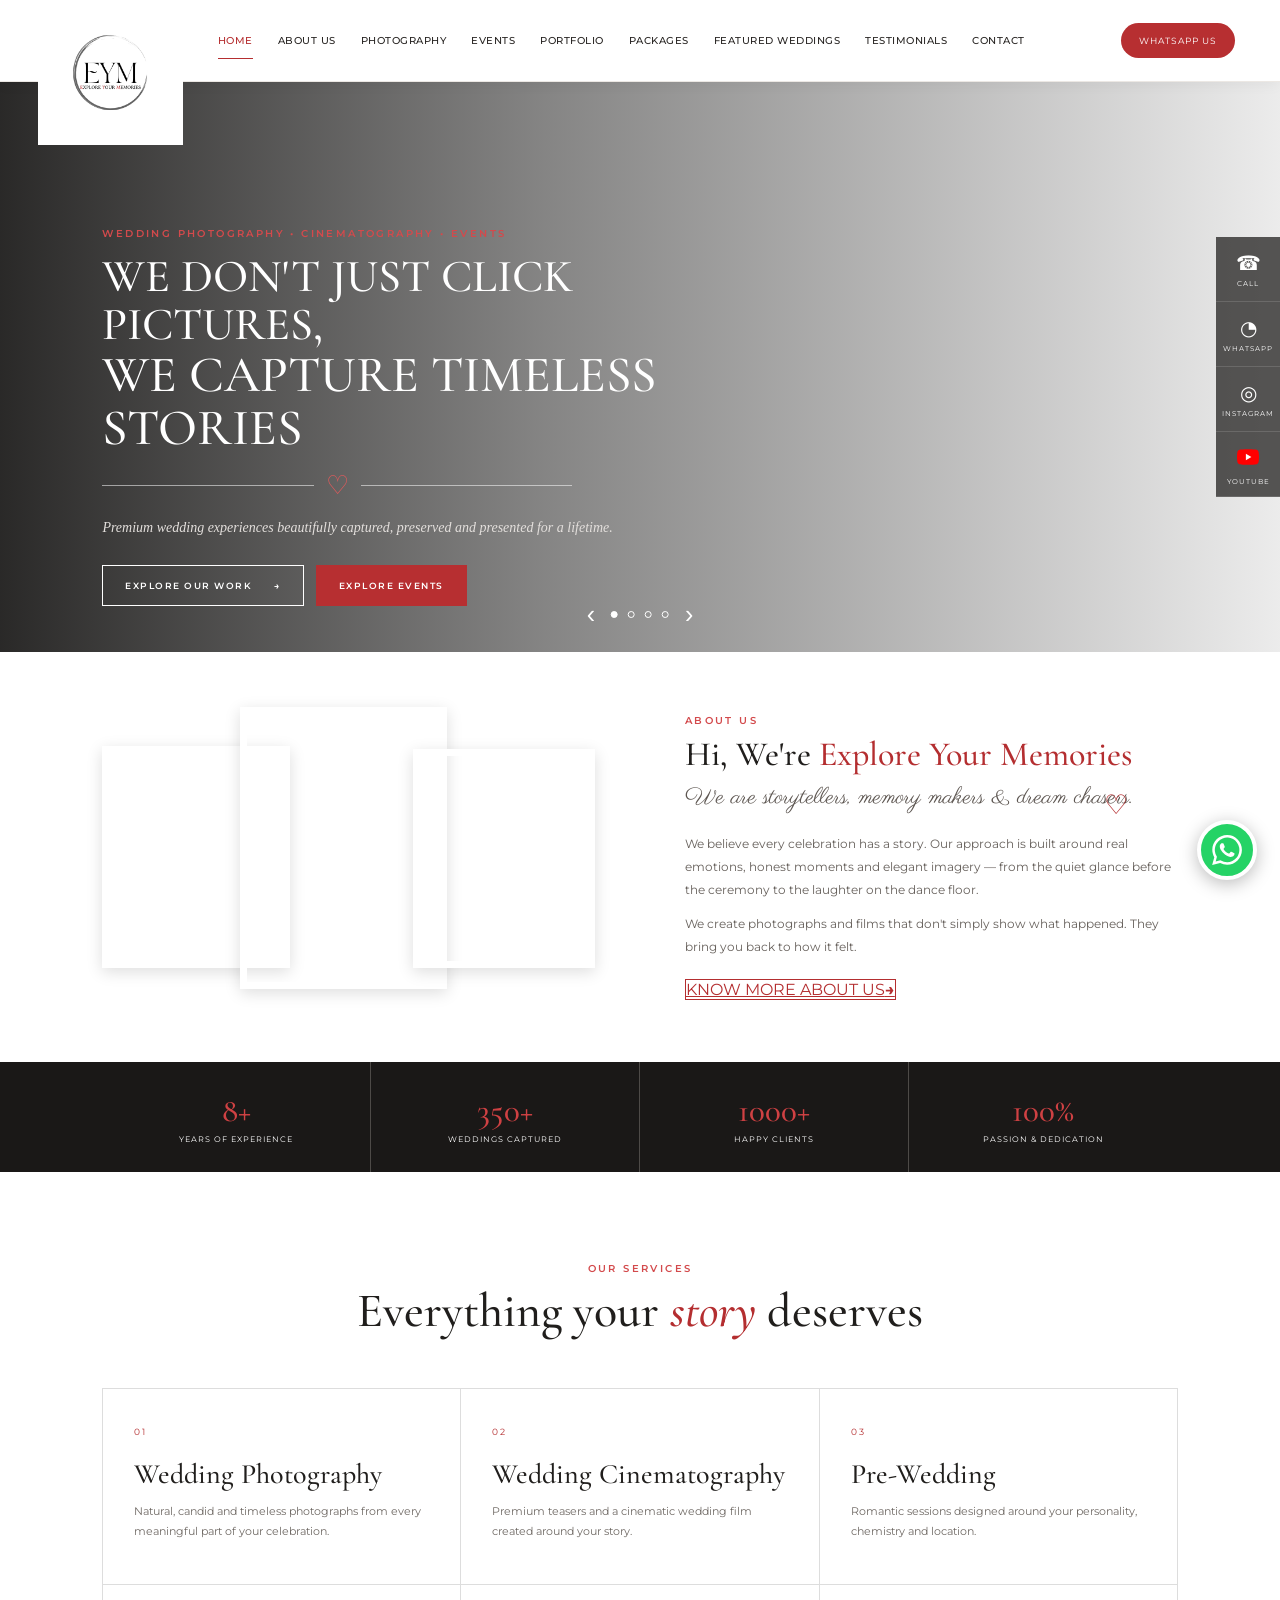
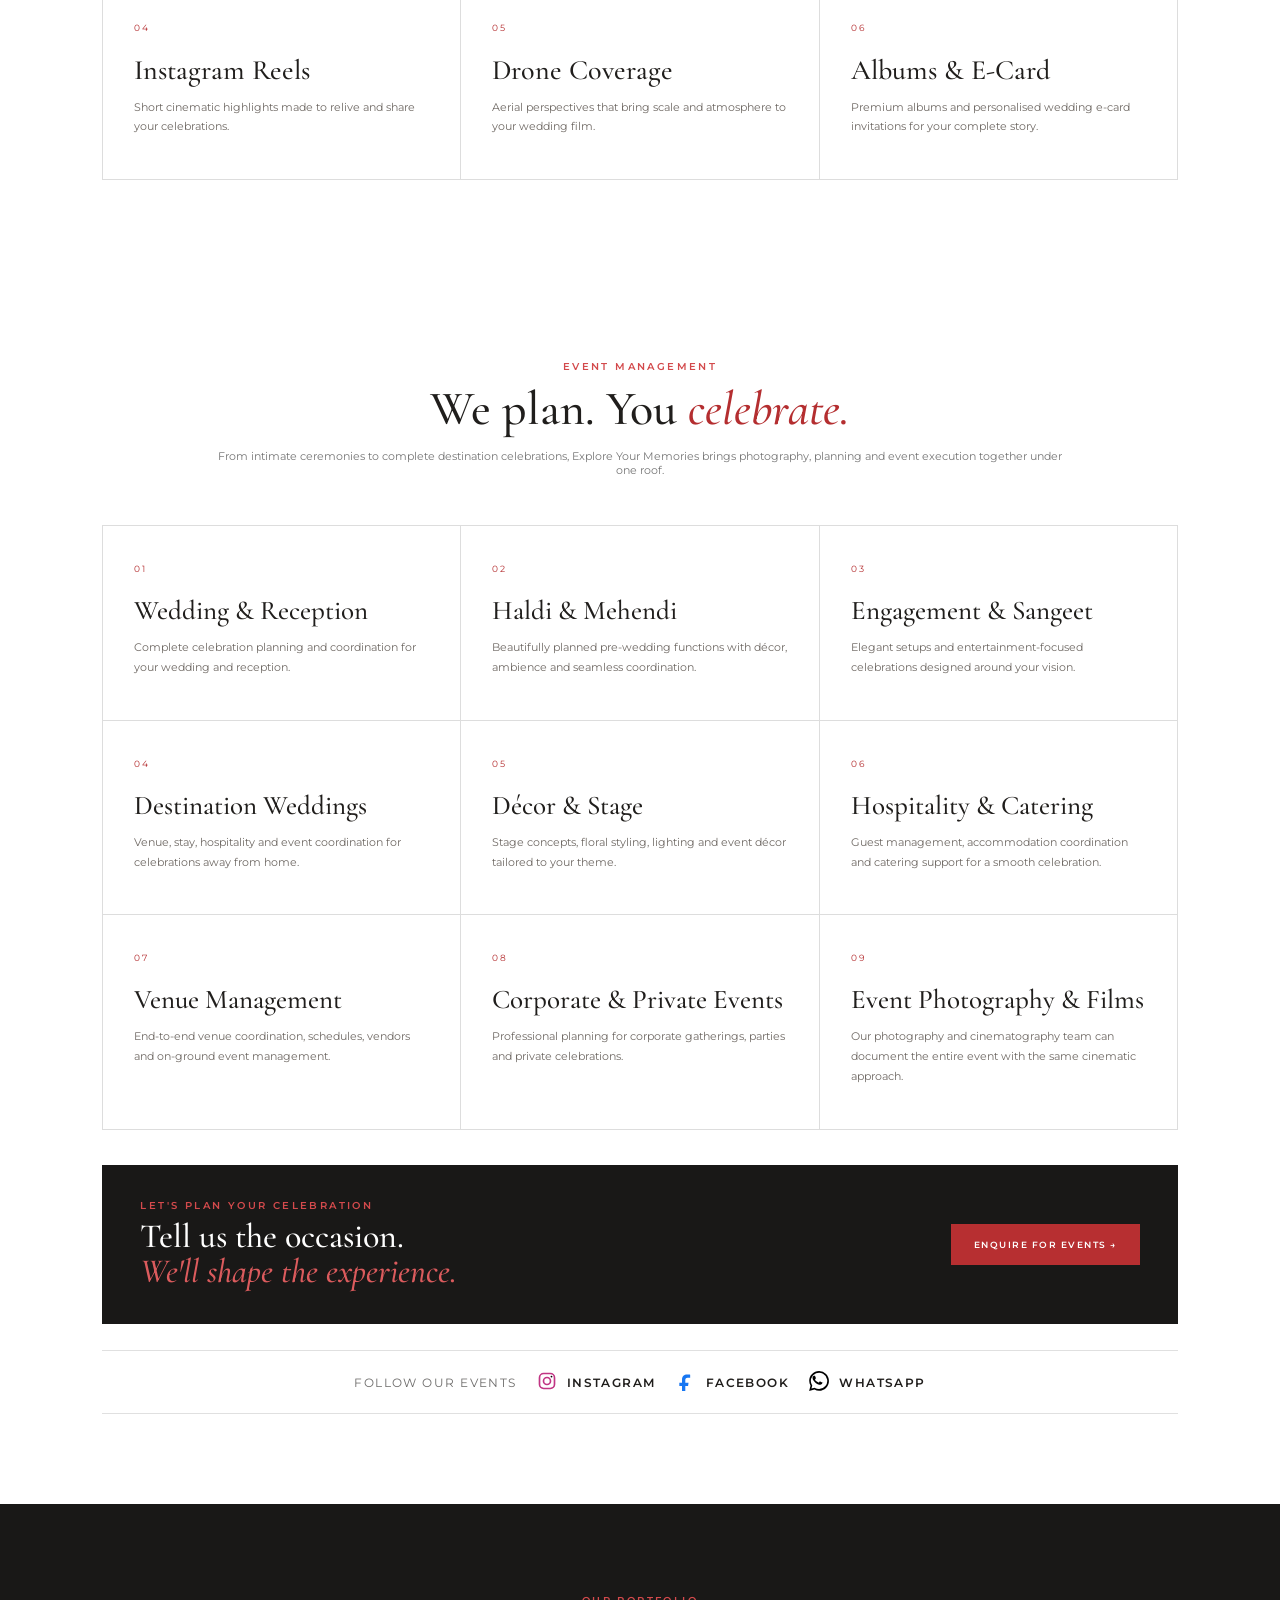
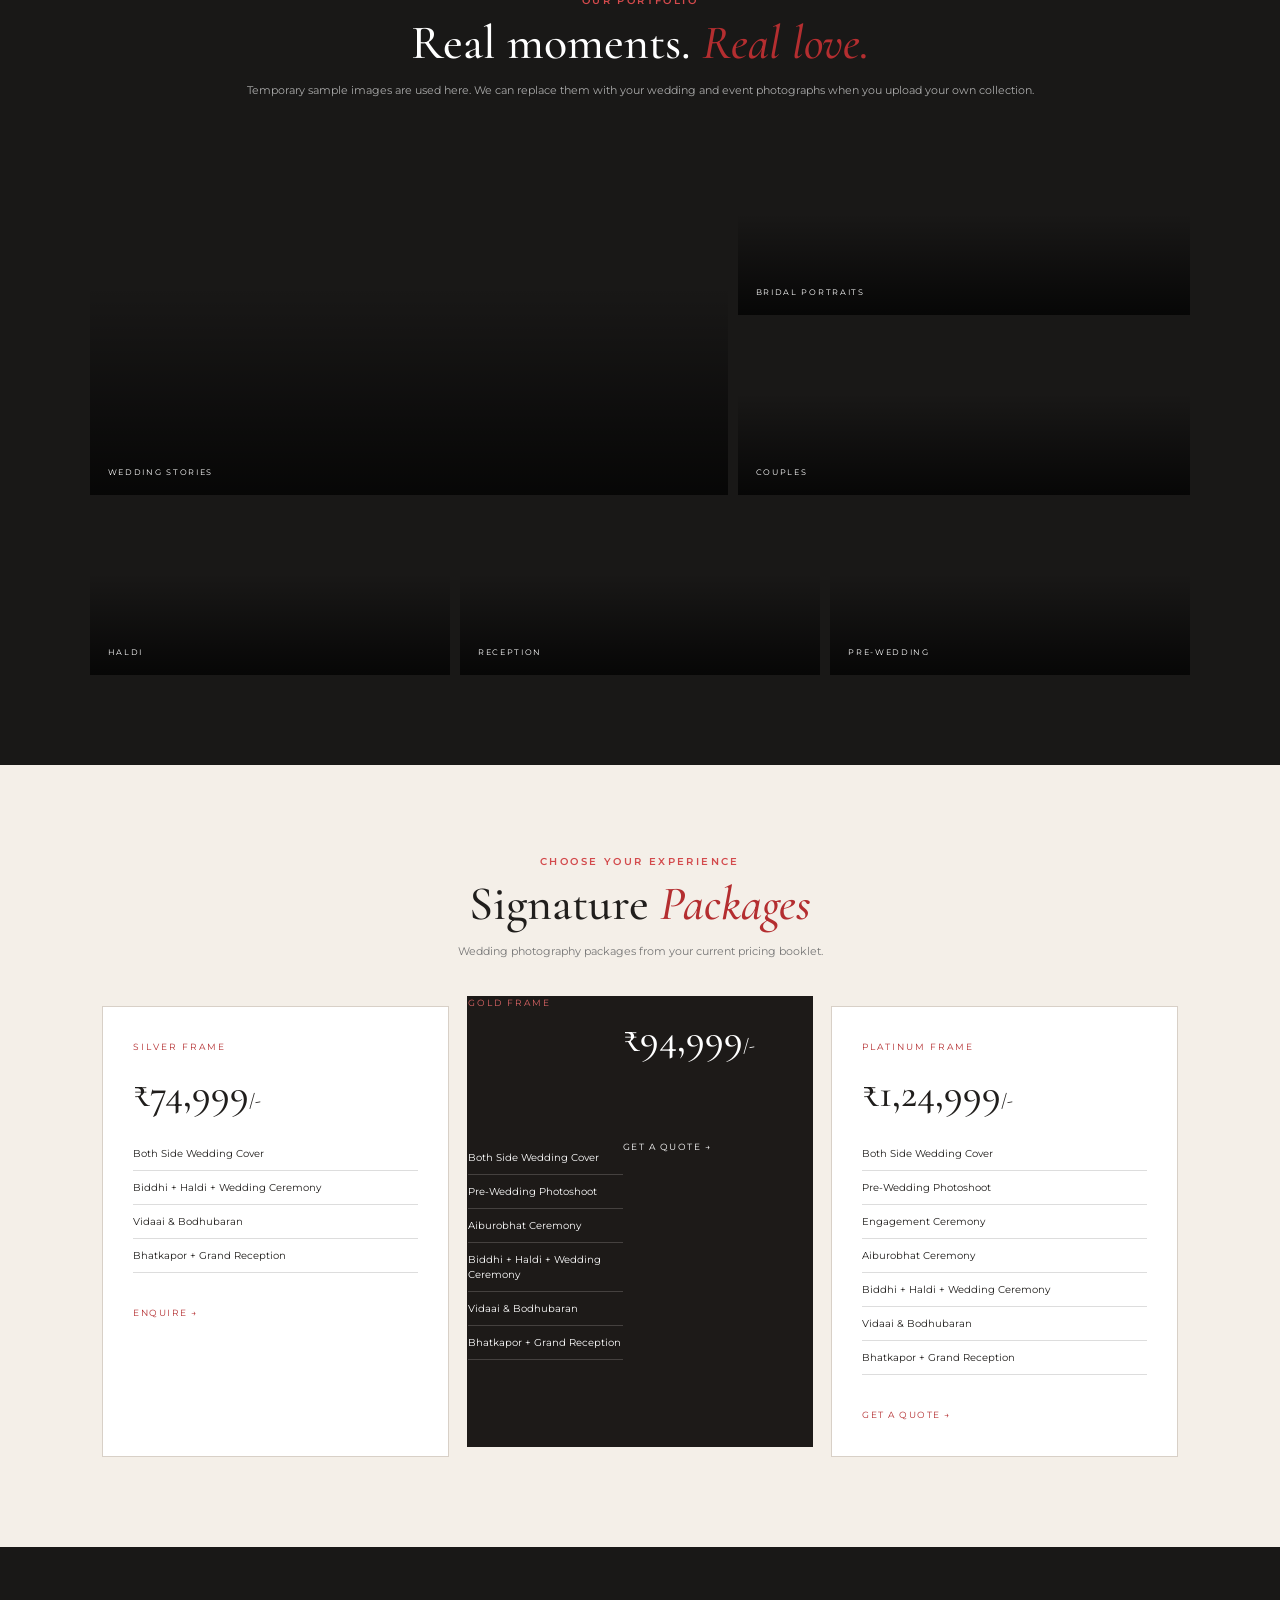
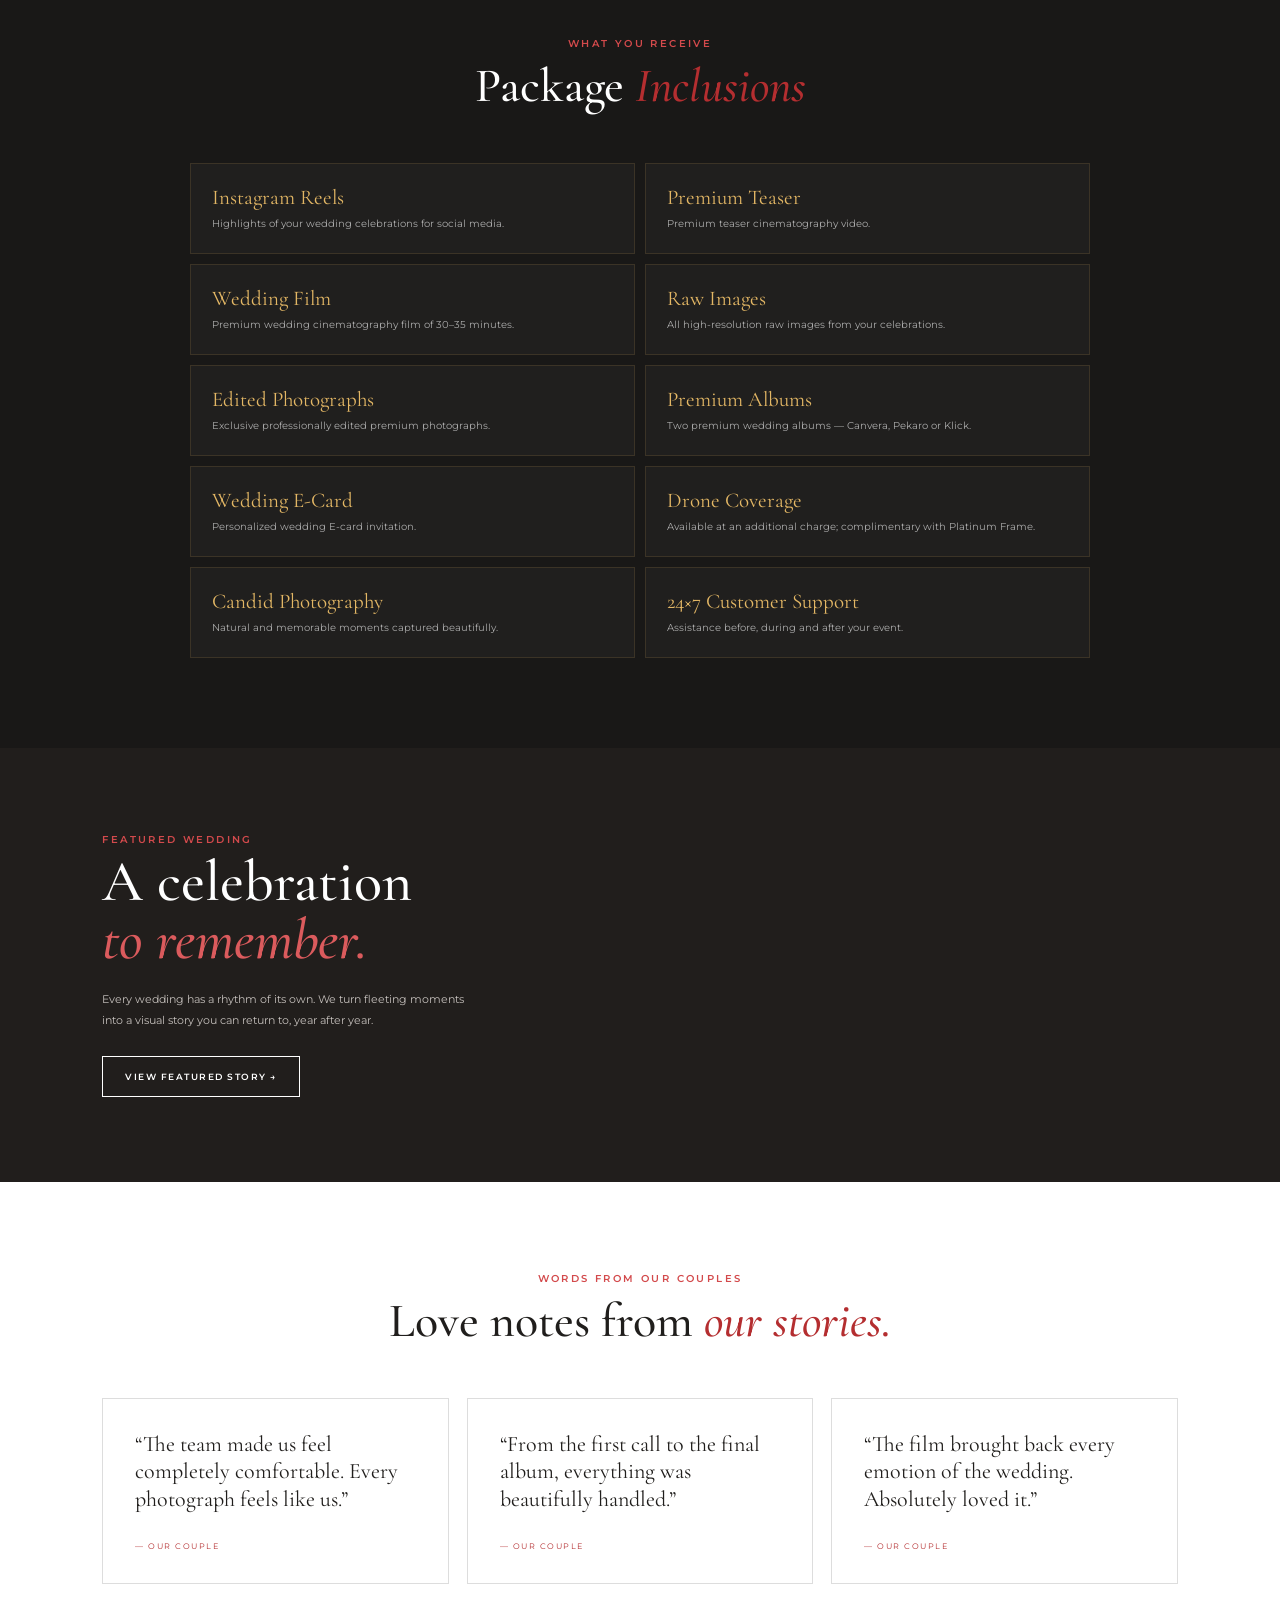
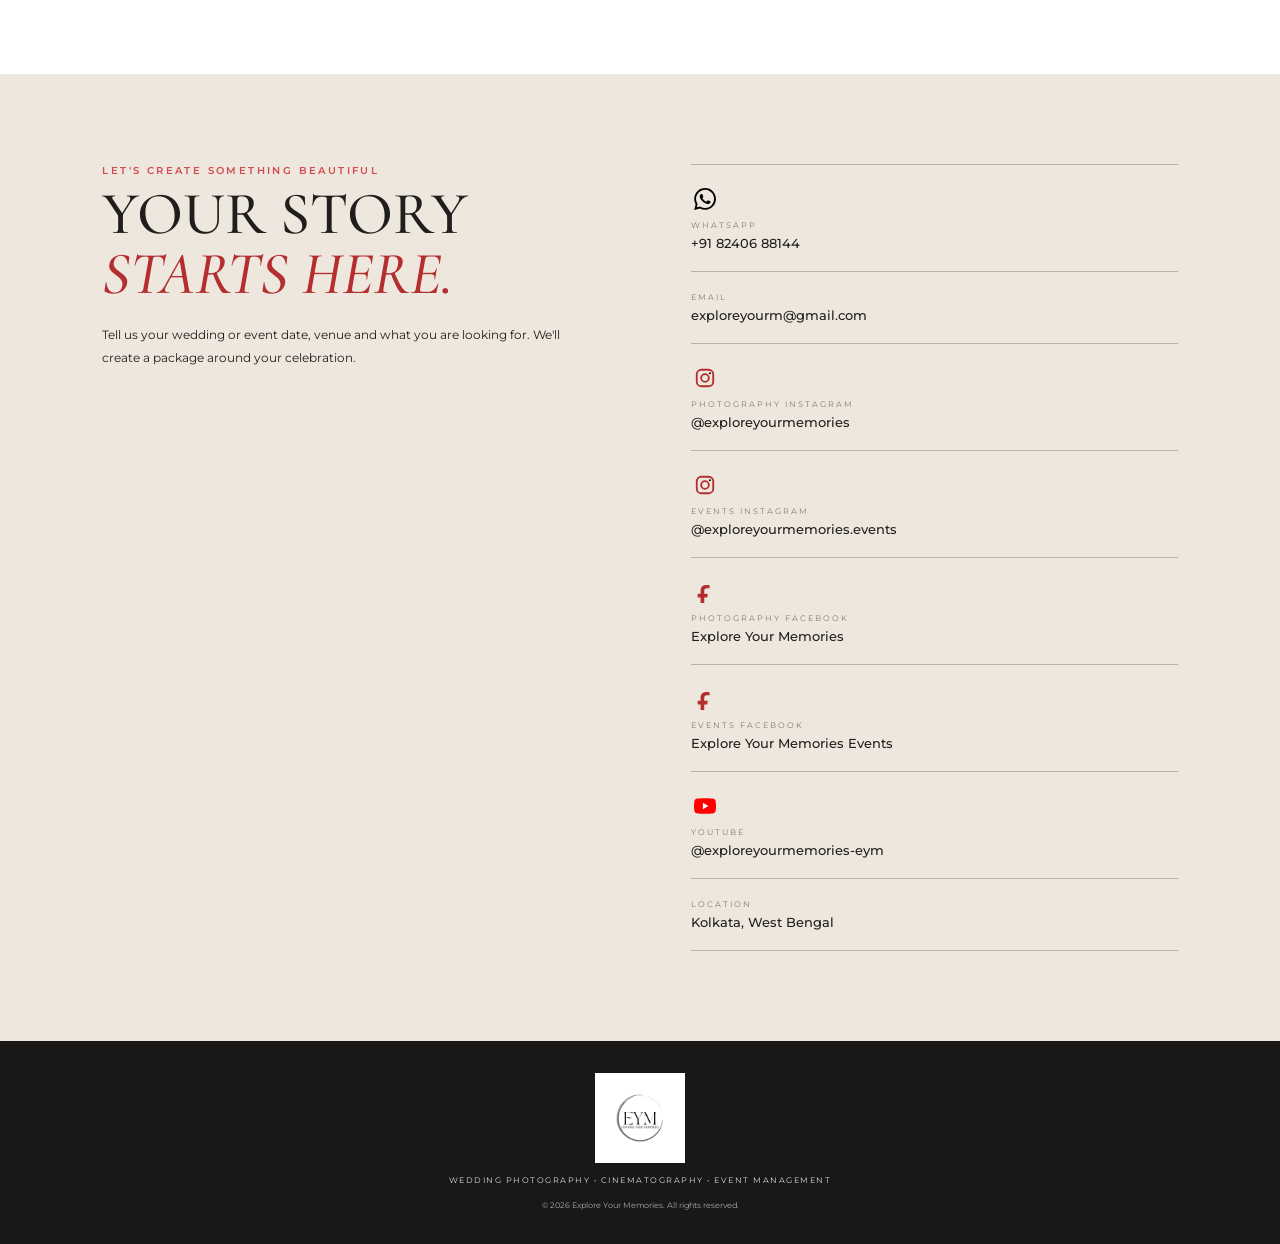
==== commit d1d7283b: "Add files via upload" ====
--- a/index.html
+++ b/index.html
@@ -22,7 +22,7 @@
 <div class="ornament"><i></i><b>♡</b><i></i></div>
 <p>Premium wedding experiences beautifully captured, preserved and presented for a lifetime.</p>
 <div class="hero-actions"><a href="#portfolio" class="btn white">EXPLORE OUR WORK <b>→</b></a><a href="#events" class="btn red">EXPLORE EVENTS</a></div></div>
-<div class="hero-side"><a href="tel:+918240688144">☎<small>CALL</small></a><a href="https://wa.me/918240688144" target="_blank">◔<small>WHATSAPP</small></a><a href="https://www.instagram.com/exploreyourmemories?igsh=a2l2eGx6amIxdzMz&utm_source=qr" target="_blank">◎<small>INSTAGRAM</small></a></div>
+<div class="hero-side"><a href="tel:+918240688144">☎<small>CALL</small></a><a href="https://wa.me/918240688144" target="_blank">◔<small>WHATSAPP</small></a><a href="https://www.instagram.com/exploreyourmemories?igsh=a2l2eGx6amIxdzMz&utm_source=qr" target="_blank">◎<small>INSTAGRAM</small></a><a href="https://www.youtube.com/@exploreyourmemories-eym" target="_blank" rel="noopener"><span class="social-icon youtube-icon" aria-hidden="true"><svg viewBox="0 0 24 24"><path d="M23.5 6.2a3 3 0 0 0-2.1-2.1C19.5 3.5 12 3.5 12 3.5s-7.5 0-9.4.6A3 3 0 0 0 .5 6.2 31 31 0 0 0 0 12a31 31 0 0 0 .5 5.8 3 3 0 0 0 2.1 2.1c1.9.6 9.4.6 9.4.6s7.5 0 9.4-.6a3 3 0 0 0 2.1-2.1A31 31 0 0 0 24 12a31 31 0 0 0-.5-5.8Z" fill="currentColor"/><path d="m9.7 15.6 6-3.6-6-3.6v7.2Z" fill="#fff"/></svg></span><small>YOUTUBE</small></a></div>
 <div class="slider"><button>‹</button><span class="active"></span><span></span><span></span><span></span><button>›</button></div></section>
 
 <section id="about" class="about"><div class="about-collage"><div class="pic pic1"></div><div class="pic pic2"></div><div class="pic pic3"></div></div>
@@ -78,7 +78,7 @@
 <section id="reviews" class="reviews"><div class="heading"><div class="kicker">WORDS FROM OUR COUPLES</div><h2>Love notes from <em>our stories.</em></h2></div><div class="review-grid"><blockquote>“The team made us feel completely comfortable. Every photograph feels like us.”<cite>— OUR COUPLE</cite></blockquote><blockquote>“From the first call to the final album, everything was beautifully handled.”<cite>— OUR COUPLE</cite></blockquote><blockquote>“The film brought back every emotion of the wedding. Absolutely loved it.”<cite>— OUR COUPLE</cite></blockquote></div></section>
 
 <section id="contact" class="contact"><div><div class="kicker">LET'S CREATE SOMETHING BEAUTIFUL</div><h2>YOUR STORY<br><em>STARTS HERE.</em></h2><p>Tell us your wedding or event date, venue and what you are looking for. We'll create a package around your celebration.</p></div>
-<div class="contact-info"><a href="https://wa.me/918240688144?text=Hi%20Explore%20Your%20Memories%2C%20I%27d%20like%20to%20check%20wedding%20photography%20availability." target="_blank" rel="noopener"><span class="social-icon whatsapp-icon" aria-hidden="true"><svg viewBox="0 0 24 24"><path d="M20.5 3.5A11.8 11.8 0 0 0 12.08 0C5.55 0 .24 5.31.24 11.84c0 2.09.55 4.13 1.6 5.93L.13 24l6.38-1.67a11.82 11.82 0 0 0 5.57 1.41h.01c6.53 0 11.84-5.31 11.84-11.84 0-3.16-1.23-6.13-3.43-8.4ZM12.09 21.7h-.01a9.82 9.82 0 0 1-5-1.36l-.36-.21-3.78.99 1.01-3.69-.23-.38a9.82 9.82 0 1 1 8.37 4.65Zm5.39-7.36c-.29-.15-1.71-.84-1.98-.94-.27-.1-.46-.15-.66.15-.19.29-.75.94-.92 1.13-.17.2-.34.22-.63.07-.29-.15-1.23-.45-2.34-1.43-.87-.77-1.46-1.72-1.63-2.01-.17-.29-.02-.45.13-.6.13-.13.29-.34.44-.51.15-.17.19-.29.29-.49.1-.2.05-.37-.02-.51-.07-.15-.66-1.59-.9-2.18-.24-.57-.48-.49-.66-.5h-.56c-.2 0-.51.07-.78.37-.27.29-1.02 1-1.02 2.43s1.04 2.82 1.19 3.02c.15.2 2.04 3.11 4.94 4.36.69.3 1.23.49 1.65.63.69.22 1.32.19 1.82.12.55-.08 1.71-.7 1.95-1.38.24-.68.24-1.26.17-1.38-.07-.12-.27-.19-.56-.34Z"/></svg></span><small>WHATSAPP</small><strong>+91 82406 88144</strong></a><a href="mailto:exploreyourm@gmail.com"><small>EMAIL</small><strong>exploreyourm@gmail.com</strong></a><a href="https://www.instagram.com/exploreyourmemories?igsh=a2l2eGx6amIxdzMz&utm_source=qr" target="_blank" rel="noopener"><span class="social-icon instagram-icon" aria-hidden="true"><svg viewBox="0 0 24 24"><rect x="3" y="3" width="18" height="18" rx="5" fill="none" stroke="currentColor" stroke-width="2"/><circle cx="12" cy="12" r="4.2" fill="none" stroke="currentColor" stroke-width="2"/><circle cx="17.4" cy="6.7" r="1.1"/></svg></span><small>PHOTOGRAPHY INSTAGRAM</small><strong>@exploreyourmemories</strong></a><a href="https://www.instagram.com/exploreyourmemories.events?utm_source=ig_web_button_share_sheet&igsi=ZDNlZDc0MzIxNw==" target="_blank" rel="noopener"><span class="social-icon instagram-icon" aria-hidden="true"><svg viewBox="0 0 24 24"><rect x="3" y="3" width="18" height="18" rx="5" fill="none" stroke="currentColor" stroke-width="2"/><circle cx="12" cy="12" r="4.2" fill="none" stroke="currentColor" stroke-width="2"/><circle cx="17.4" cy="6.7" r="1.1"/></svg></span><small>EVENTS INSTAGRAM</small><strong>@exploreyourmemories.events</strong></a><a href="https://www.facebook.com/share/1Bt52Gj1HT/?mibextid=wwXIfr" target="_blank" rel="noopener"><span class="social-icon facebook-icon" aria-hidden="true"><svg viewBox="0 0 24 24"><path d="M14 8h3V4.5c-.52-.07-1.92-.2-3.67-.2-3.63 0-6.12 2.22-6.12 6.3V14H4v4h3.21v6h3.96v-6h3.33l.53-4h-3.86v-3.13C11.17 9.71 11.69 8 14 8Z" fill="currentColor"/></svg></span><small>PHOTOGRAPHY FACEBOOK</small><strong>Explore Your Memories</strong></a><a href="https://www.facebook.com/share/19KRvjHw8R/?mibextid=wwXIfr" target="_blank" rel="noopener"><span class="social-icon facebook-icon" aria-hidden="true"><svg viewBox="0 0 24 24"><path d="M14 8h3V4.5c-.52-.07-1.92-.2-3.67-.2-3.63 0-6.12 2.22-6.12 6.3V14H4v4h3.21v6h3.96v-6h3.33l.53-4h-3.86v-3.13C11.17 9.71 11.69 8 14 8Z" fill="currentColor"/></svg></span><small>EVENTS FACEBOOK</small><strong>Explore Your Memories Events</strong></a><div><small>LOCATION</small><strong>Kolkata, West Bengal</strong></div></div></section>
+<div class="contact-info"><a href="https://wa.me/918240688144?text=Hi%20Explore%20Your%20Memories%2C%20I%27d%20like%20to%20check%20wedding%20photography%20availability." target="_blank" rel="noopener"><span class="social-icon whatsapp-icon" aria-hidden="true"><svg viewBox="0 0 24 24"><path d="M20.5 3.5A11.8 11.8 0 0 0 12.08 0C5.55 0 .24 5.31.24 11.84c0 2.09.55 4.13 1.6 5.93L.13 24l6.38-1.67a11.82 11.82 0 0 0 5.57 1.41h.01c6.53 0 11.84-5.31 11.84-11.84 0-3.16-1.23-6.13-3.43-8.4ZM12.09 21.7h-.01a9.82 9.82 0 0 1-5-1.36l-.36-.21-3.78.99 1.01-3.69-.23-.38a9.82 9.82 0 1 1 8.37 4.65Zm5.39-7.36c-.29-.15-1.71-.84-1.98-.94-.27-.1-.46-.15-.66.15-.19.29-.75.94-.92 1.13-.17.2-.34.22-.63.07-.29-.15-1.23-.45-2.34-1.43-.87-.77-1.46-1.72-1.63-2.01-.17-.29-.02-.45.13-.6.13-.13.29-.34.44-.51.15-.17.19-.29.29-.49.1-.2.05-.37-.02-.51-.07-.15-.66-1.59-.9-2.18-.24-.57-.48-.49-.66-.5h-.56c-.2 0-.51.07-.78.37-.27.29-1.02 1-1.02 2.43s1.04 2.82 1.19 3.02c.15.2 2.04 3.11 4.94 4.36.69.3 1.23.49 1.65.63.69.22 1.32.19 1.82.12.55-.08 1.71-.7 1.95-1.38.24-.68.24-1.26.17-1.38-.07-.12-.27-.19-.56-.34Z"/></svg></span><small>WHATSAPP</small><strong>+91 82406 88144</strong></a><a href="mailto:exploreyourm@gmail.com"><small>EMAIL</small><strong>exploreyourm@gmail.com</strong></a><a href="https://www.instagram.com/exploreyourmemories?igsh=a2l2eGx6amIxdzMz&utm_source=qr" target="_blank" rel="noopener"><span class="social-icon instagram-icon" aria-hidden="true"><svg viewBox="0 0 24 24"><rect x="3" y="3" width="18" height="18" rx="5" fill="none" stroke="currentColor" stroke-width="2"/><circle cx="12" cy="12" r="4.2" fill="none" stroke="currentColor" stroke-width="2"/><circle cx="17.4" cy="6.7" r="1.1"/></svg></span><small>PHOTOGRAPHY INSTAGRAM</small><strong>@exploreyourmemories</strong></a><a href="https://www.instagram.com/exploreyourmemories.events?utm_source=ig_web_button_share_sheet&igsi=ZDNlZDc0MzIxNw==" target="_blank" rel="noopener"><span class="social-icon instagram-icon" aria-hidden="true"><svg viewBox="0 0 24 24"><rect x="3" y="3" width="18" height="18" rx="5" fill="none" stroke="currentColor" stroke-width="2"/><circle cx="12" cy="12" r="4.2" fill="none" stroke="currentColor" stroke-width="2"/><circle cx="17.4" cy="6.7" r="1.1"/></svg></span><small>EVENTS INSTAGRAM</small><strong>@exploreyourmemories.events</strong></a><a href="https://www.facebook.com/share/1Bt52Gj1HT/?mibextid=wwXIfr" target="_blank" rel="noopener"><span class="social-icon facebook-icon" aria-hidden="true"><svg viewBox="0 0 24 24"><path d="M14 8h3V4.5c-.52-.07-1.92-.2-3.67-.2-3.63 0-6.12 2.22-6.12 6.3V14H4v4h3.21v6h3.96v-6h3.33l.53-4h-3.86v-3.13C11.17 9.71 11.69 8 14 8Z" fill="currentColor"/></svg></span><small>PHOTOGRAPHY FACEBOOK</small><strong>Explore Your Memories</strong></a><a href="https://www.facebook.com/share/19KRvjHw8R/?mibextid=wwXIfr" target="_blank" rel="noopener"><span class="social-icon facebook-icon" aria-hidden="true"><svg viewBox="0 0 24 24"><path d="M14 8h3V4.5c-.52-.07-1.92-.2-3.67-.2-3.63 0-6.12 2.22-6.12 6.3V14H4v4h3.21v6h3.96v-6h3.33l.53-4h-3.86v-3.13C11.17 9.71 11.69 8 14 8Z" fill="currentColor"/></svg></span><small>EVENTS FACEBOOK</small><strong>Explore Your Memories Events</strong></a><a href="https://www.youtube.com/@exploreyourmemories-eym" target="_blank" rel="noopener"><span class="social-icon youtube-icon" aria-hidden="true"><svg viewBox="0 0 24 24"><path d="M23.5 6.2a3 3 0 0 0-2.1-2.1C19.5 3.5 12 3.5 12 3.5s-7.5 0-9.4.6A3 3 0 0 0 .5 6.2 31 31 0 0 0 0 12a31 31 0 0 0 .5 5.8 3 3 0 0 0 2.1 2.1c1.9.6 9.4.6 9.4.6s7.5 0 9.4-.6a3 3 0 0 0 2.1-2.1A31 31 0 0 0 24 12a31 31 0 0 0-.5-5.8Z" fill="currentColor"/><path d="m9.7 15.6 6-3.6-6-3.6v7.2Z" fill="#fff"/></svg></span><small>YOUTUBE</small><strong>@exploreyourmemories-eym</strong></a><div><small>LOCATION</small><strong>Kolkata, West Bengal</strong></div></div></section>
 
 <footer><img src="assets/logo.png" alt="Explore Your Memories"><p>WEDDING PHOTOGRAPHY • CINEMATOGRAPHY • EVENT MANAGEMENT</p><small>© 2026 Explore Your Memories. All rights reserved.</small></footer>
 <a class="floating-wa" href="https://wa.me/918240688144" target="_blank" rel="noopener" aria-label="WhatsApp"><svg viewBox="0 0 24 24"><path d="M20.5 3.5A11.8 11.8 0 0 0 12.08 0C5.55 0 .24 5.31.24 11.84c0 2.09.55 4.13 1.6 5.93L.13 24l6.38-1.67a11.82 11.82 0 0 0 5.57 1.41h.01c6.53 0 11.84-5.31 11.84-11.84 0-3.16-1.23-6.13-3.43-8.4ZM12.09 21.7h-.01a9.82 9.82 0 0 1-5-1.36l-.36-.21-3.78.99 1.01-3.69-.23-.38a9.82 9.82 0 1 1 8.37 4.65Zm5.39-7.36c-.29-.15-1.71-.84-1.98-.94-.27-.1-.46-.15-.66.15-.19.29-.75.94-.92 1.13-.17.2-.34.22-.63.07-.29-.15-1.23-.45-2.34-1.43-.87-.77-1.46-1.72-1.63-2.01-.17-.29-.02-.45.13-.6.13-.13.29-.34.44-.51.15-.17.19-.29.29-.49.1-.2.05-.37-.02-.51-.07-.15-.66-1.59-.9-2.18-.24-.57-.48-.49-.66-.5h-.56c-.2 0-.51.07-.78.37-.27.29-1.02 1-1.02 2.43s1.04 2.82 1.19 3.02c.15.2 2.04 3.11 4.94 4.36.69.3 1.23.49 1.65.63.69.22 1.32.19 1.82.12.55-.08 1.71-.7 1.95-1.38.24-.68.24-1.26.17-1.38-.07-.12-.27-.19-.56-.34Z"/></svg></a>
--- a/style.css
+++ b/style.css
@@ -4,4 +4,4 @@
 
 
 /* Event social links */
-.event-socials{display:flex;align-items:center;justify-content:center;gap:18px;flex-wrap:wrap;margin-top:26px;padding:18px 22px;border-top:1px solid rgba(0,0,0,.12);border-bottom:1px solid rgba(0,0,0,.12);font-size:12px;letter-spacing:.12em;text-transform:uppercase}.event-socials>span{opacity:.65}.event-socials a{display:inline-flex;align-items:center;gap:8px;text-decoration:none;color:inherit;font-weight:600}.event-socials a:hover{opacity:.7}.event-socials .social-icon{width:24px;height:24px;display:inline-flex;align-items:center;justify-content:center}.event-socials .social-icon svg{width:20px;height:20px}.event-socials .instagram-icon{color:#c13584}.event-socials .facebook-icon{color:#1877f2}.event-socials .whatsapp-icon{color:#25d366}@media(max-width:700px){.event-socials{gap:14px}.event-socials>span{width:100%;text-align:center}}
+.event-socials{display:flex;align-items:center;justify-content:center;gap:18px;flex-wrap:wrap;margin-top:26px;padding:18px 22px;border-top:1px solid rgba(0,0,0,.12);border-bottom:1px solid rgba(0,0,0,.12);font-size:12px;letter-spacing:.12em;text-transform:uppercase}.event-socials>span{opacity:.65}.event-socials a{display:inline-flex;align-items:center;gap:8px;text-decoration:none;color:inherit;font-weight:600}.event-socials a:hover{opacity:.7}.event-socials .social-icon{width:24px;height:24px;display:inline-flex;align-items:center;justify-content:center}.event-socials .social-icon svg{width:20px;height:20px}.event-socials .instagram-icon{color:#c13584}.event-socials .facebook-icon{color:#1877f2}.event-socials .whatsapp-icon{color:#25d366}.youtube-icon{color:#ff0000}@media(max-width:700px){.event-socials{gap:14px}.event-socials>span{width:100%;text-align:center}}
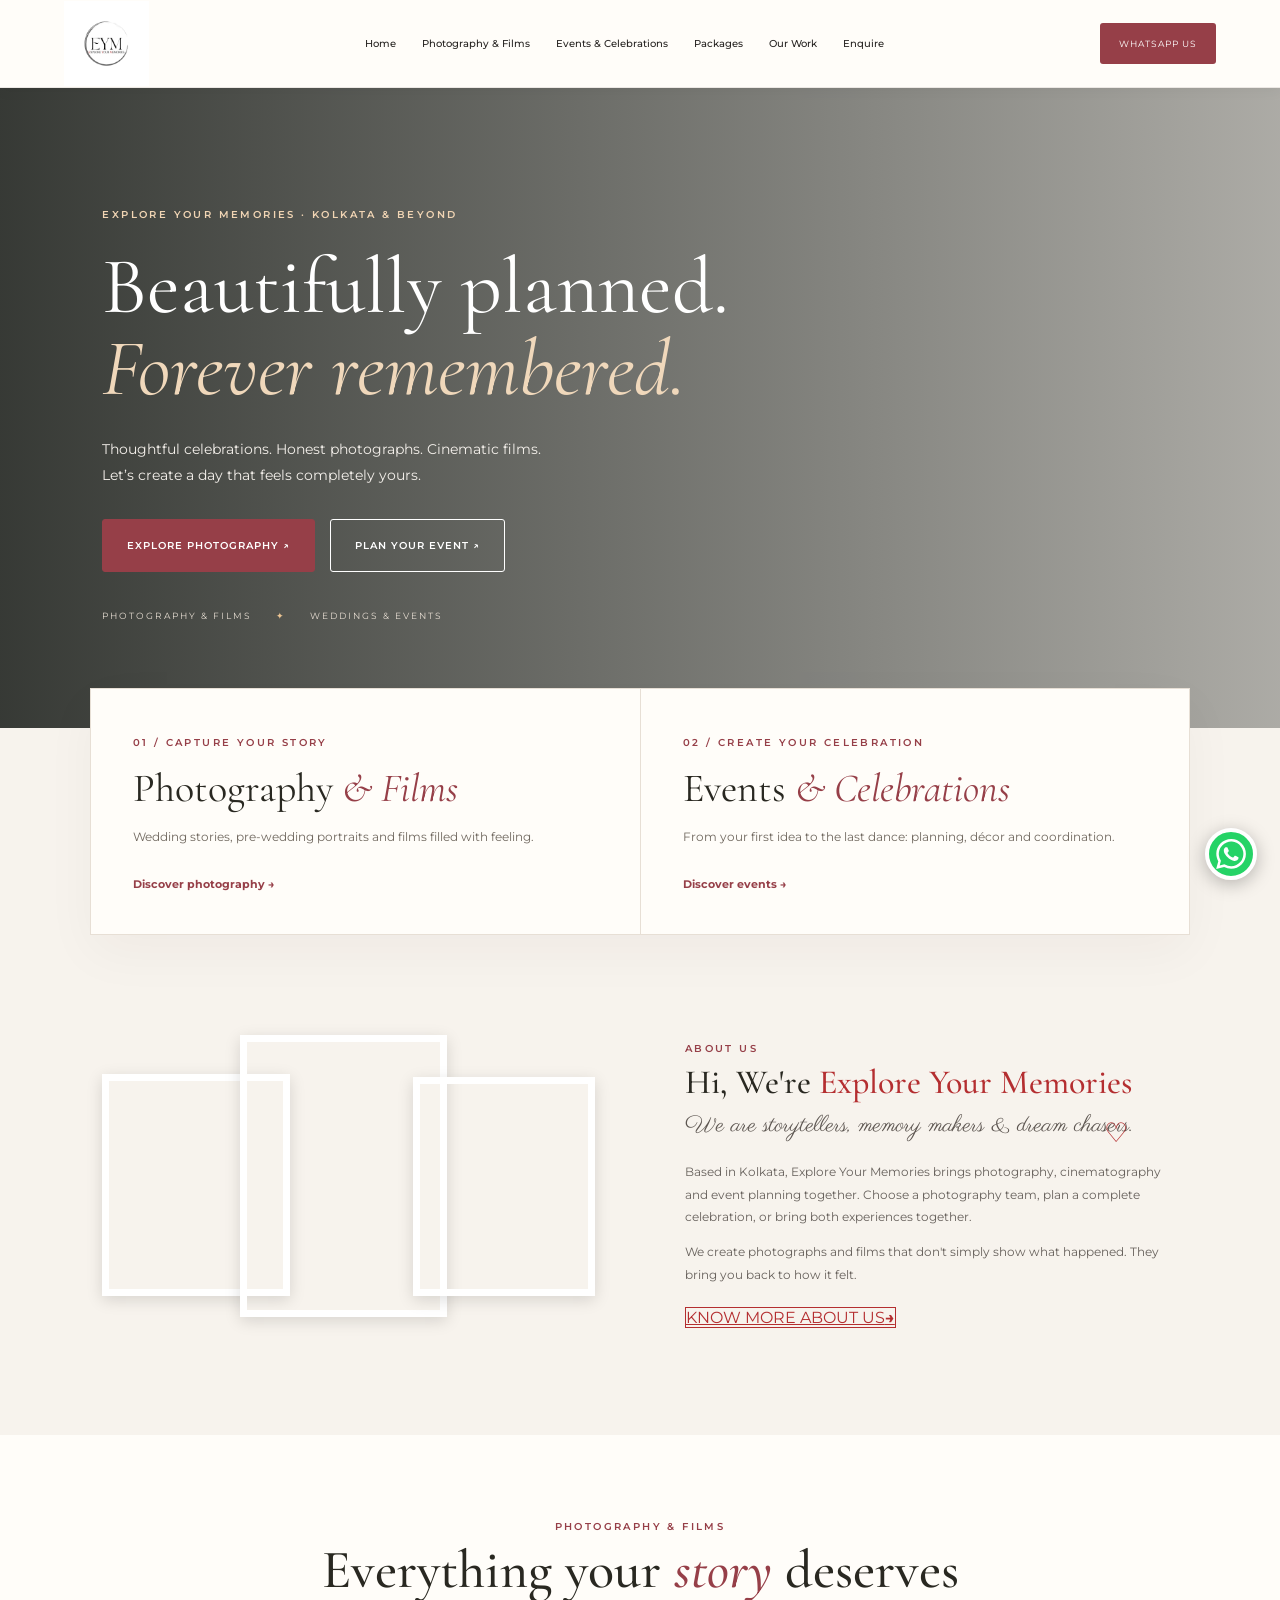
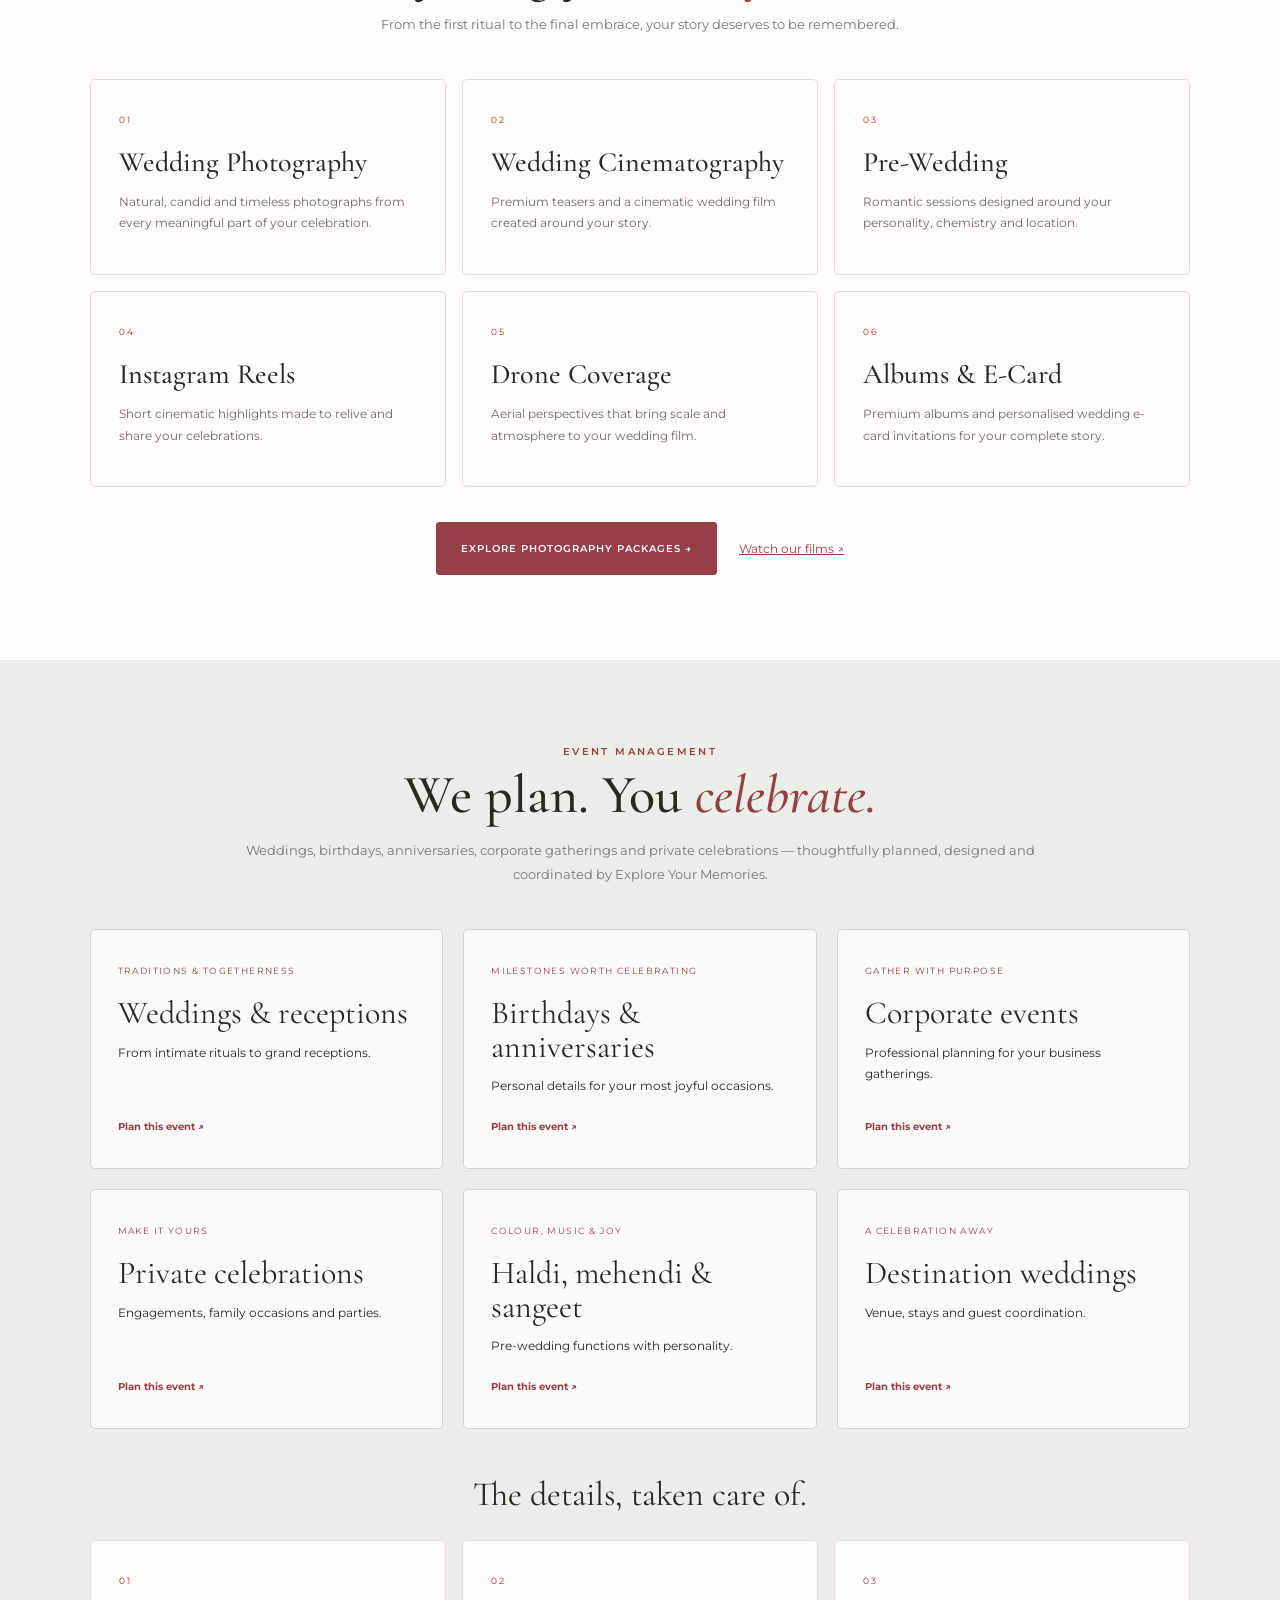
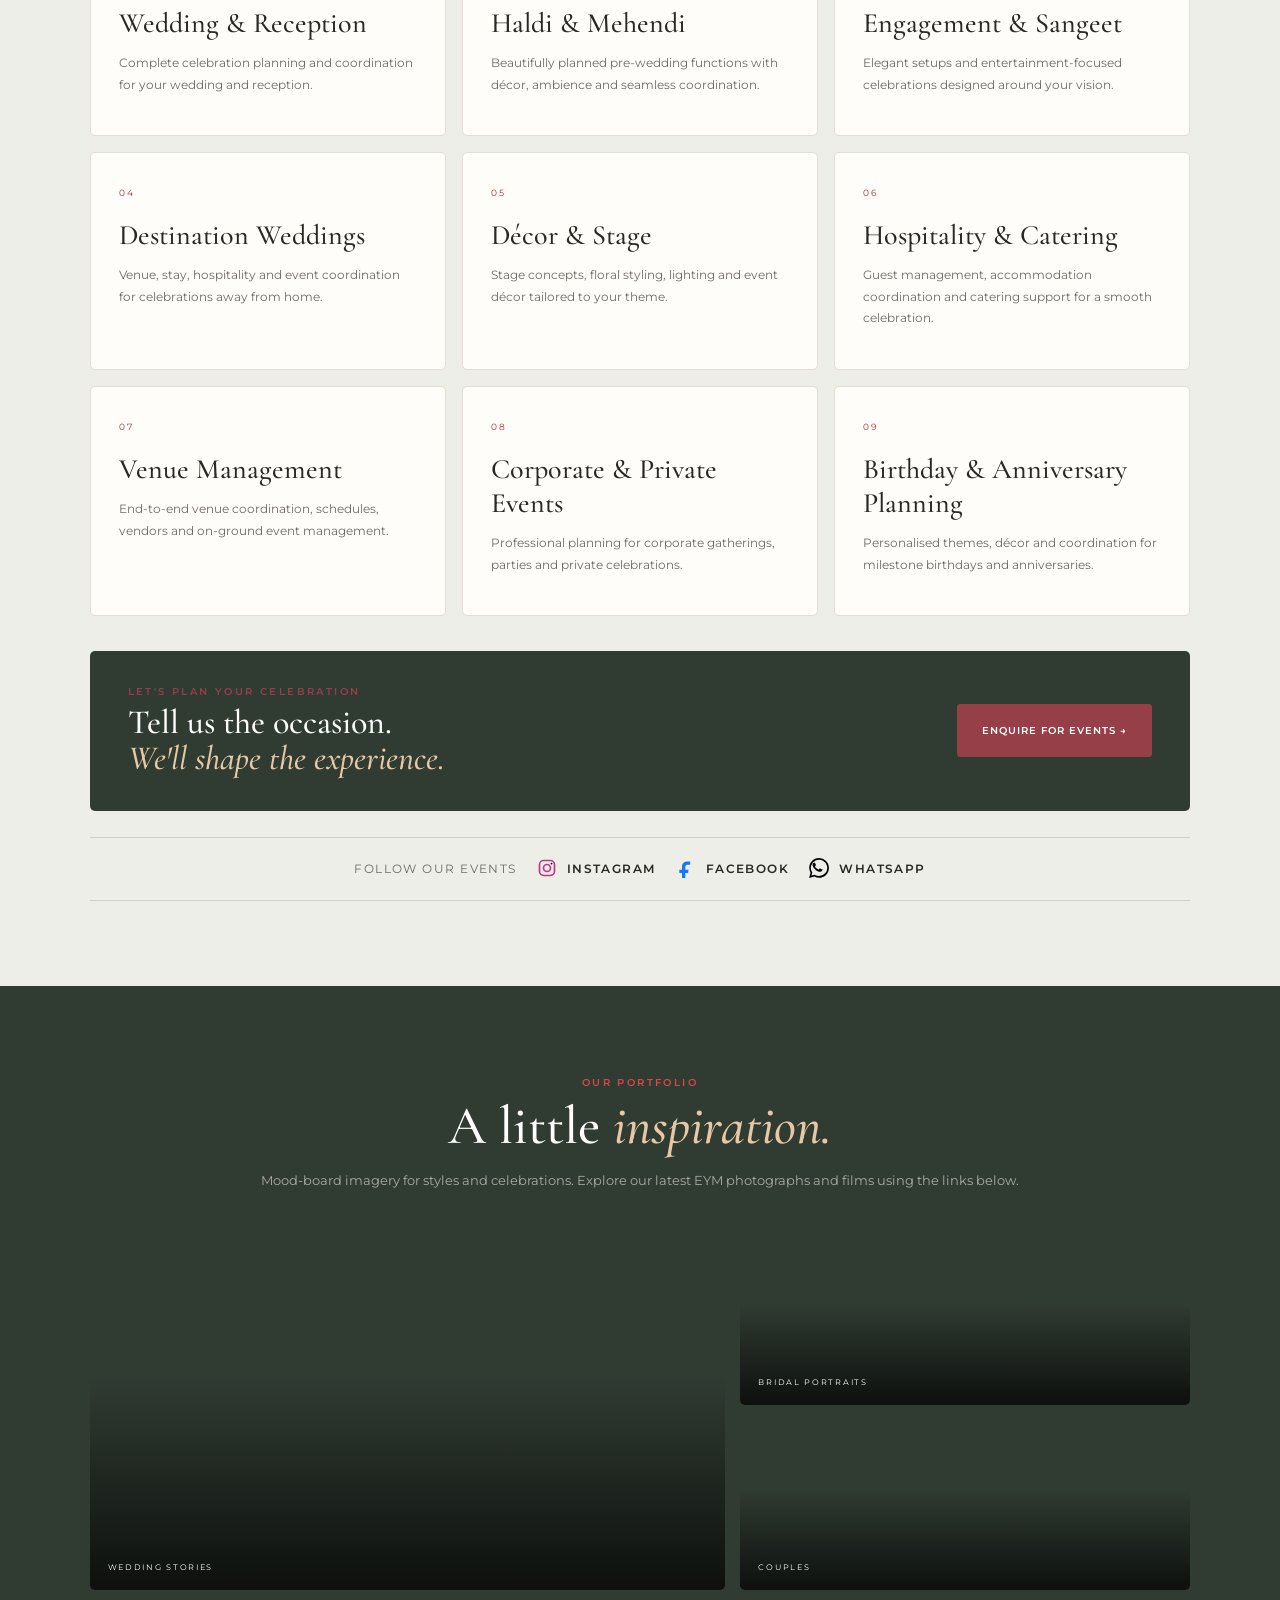
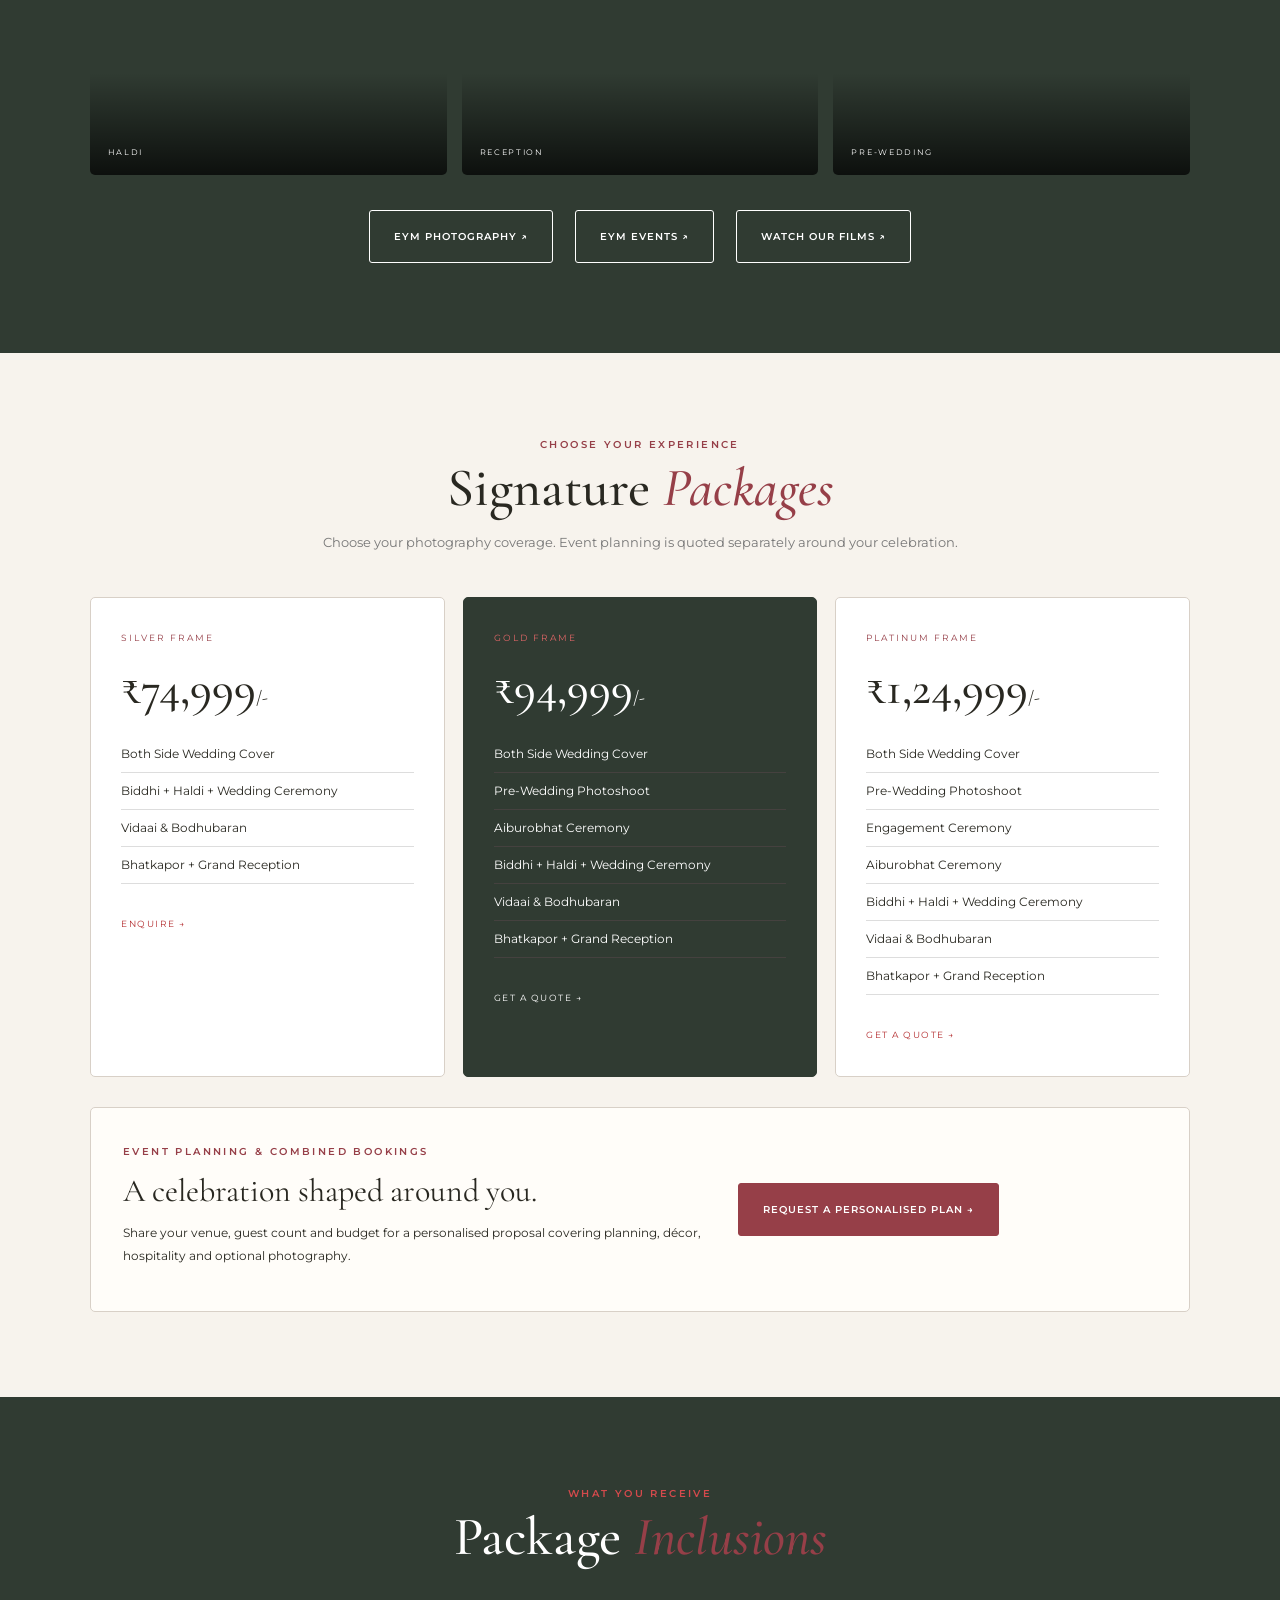
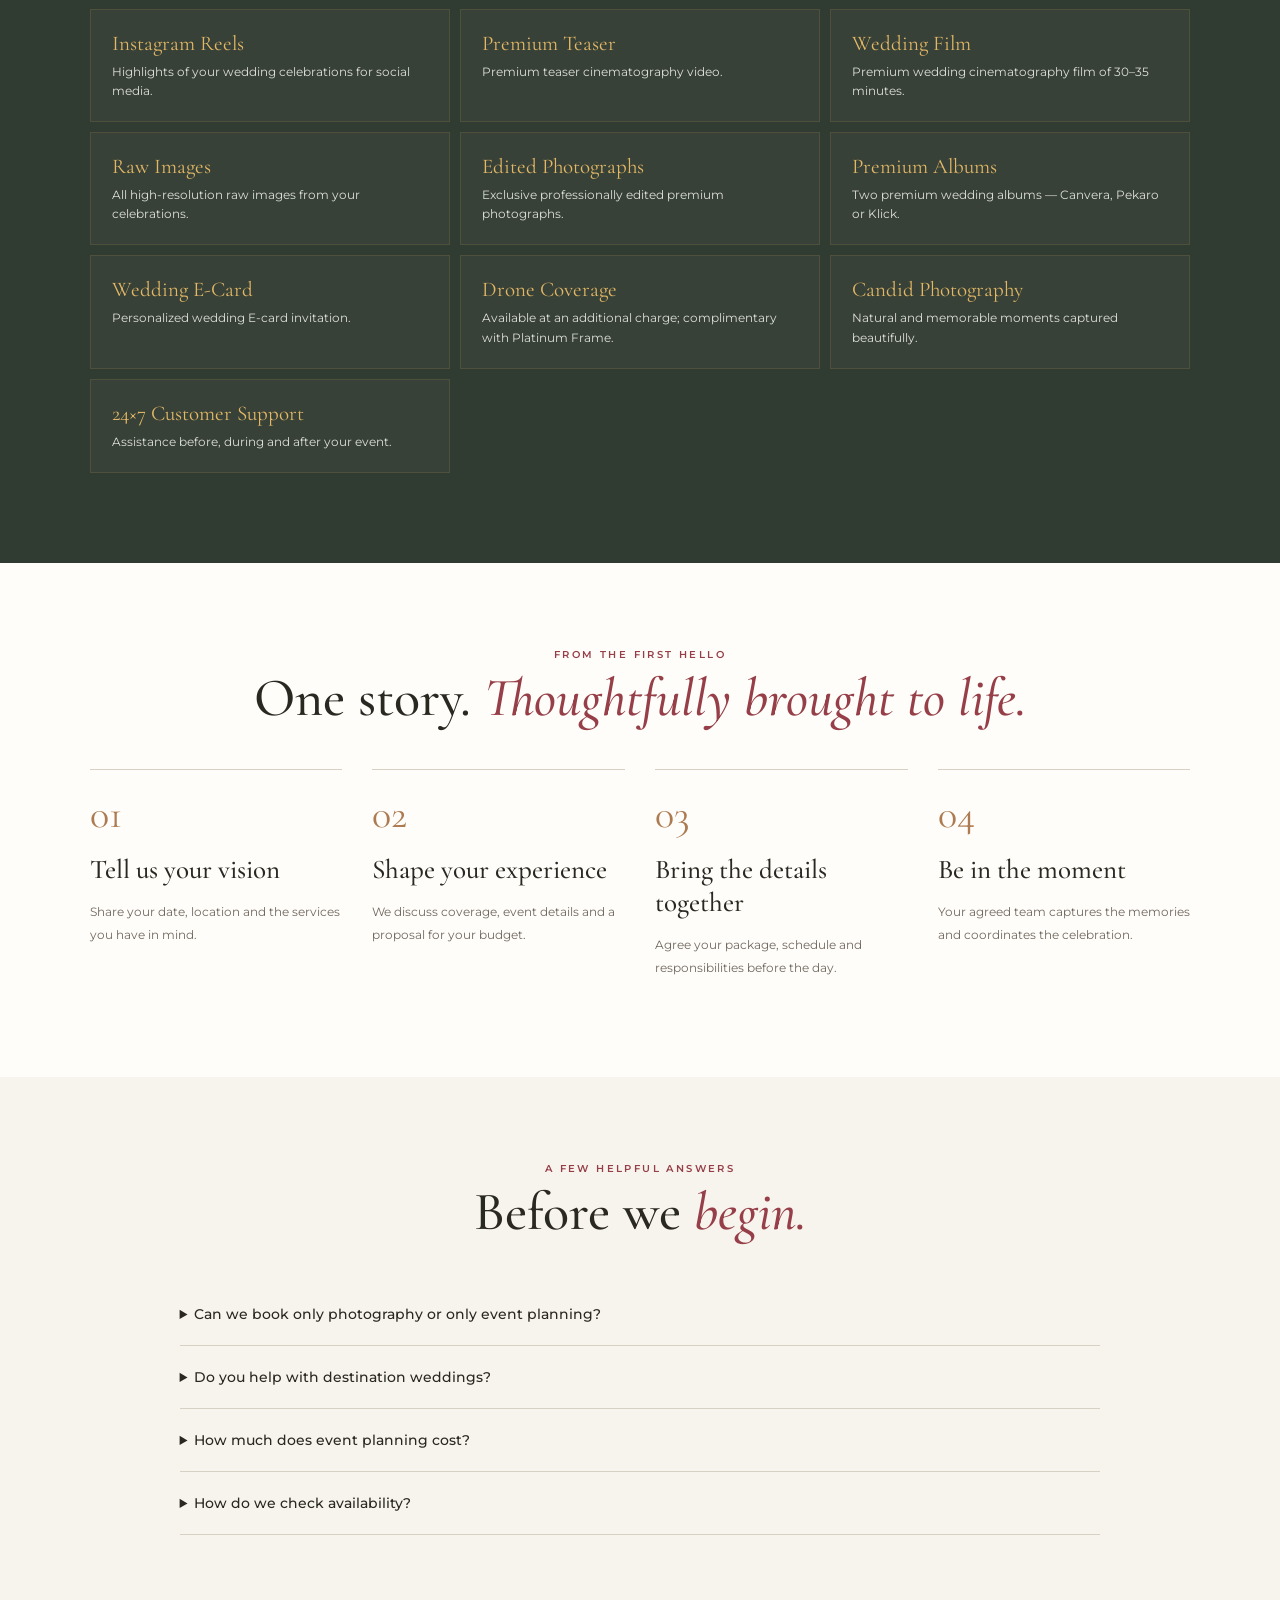
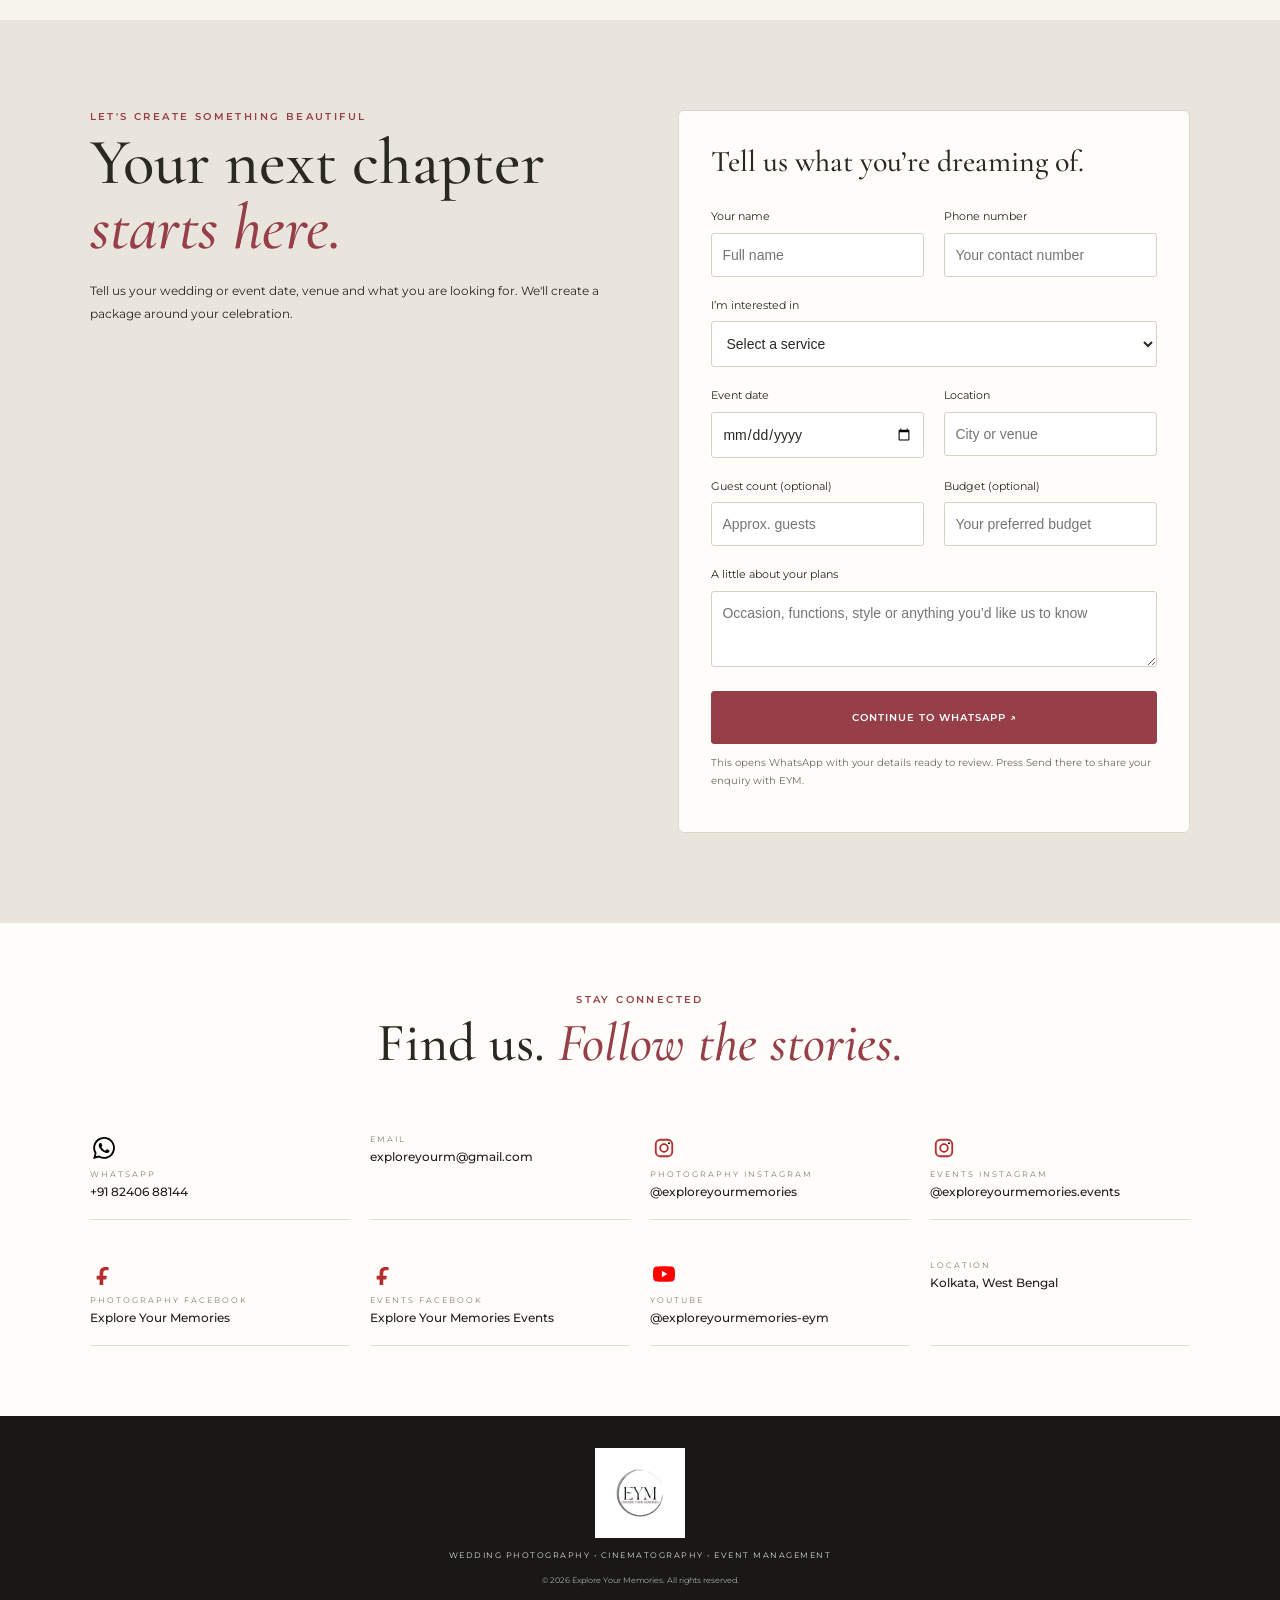
==== commit 8612a8fc: "Add files via upload" ====
--- a/index.html
+++ b/index.html
@@ -1,39 +1,30 @@
-<!doctype html>
+<!DOCTYPE html>
+
 <html lang="en">
 <head>
-<meta charset="utf-8"><meta name="viewport" content="width=device-width,initial-scale=1">
-<title>Explore Your Memories | Wedding Photography & Event Management</title>
-<meta name="description" content="Explore Your Memories — premium wedding photography, cinematography and event management in Kolkata.">
-<link rel="preconnect" href="https://fonts.googleapis.com"><link rel="preconnect" href="https://fonts.gstatic.com" crossorigin>
-<link href="https://fonts.googleapis.com/css2?family=Cormorant+Garamond:wght@400;500;600;700&family=Montserrat:wght@300;400;500;600&family=Parisienne&display=swap" rel="stylesheet">
-<link rel="stylesheet" href="style.css">
+<meta charset="utf-8"/><meta content="width=device-width,initial-scale=1" name="viewport"/>
+<title>Explore Your Memories | Wedding Photography &amp; Event Management</title>
+<meta content="Explore Your Memories — premium wedding photography, cinematography and event management in Kolkata." name="description"/>
+<link href="https://fonts.googleapis.com" rel="preconnect"/><link crossorigin="" href="https://fonts.gstatic.com" rel="preconnect"/>
+<link href="https://fonts.googleapis.com/css2?family=Cormorant+Garamond:wght@400;500;600;700&amp;family=Montserrat:wght@300;400;500;600&amp;family=Parisienne&amp;display=swap" rel="stylesheet"/>
+<link href="style.css?v=20260917" rel="stylesheet"/>
 </head>
-<body>
+<body><a class="skip-link" href="#home">Skip to content</a>
 <header class="header">
-<a href="#home" class="brand"><img src="assets/logo.png" alt="Explore Your Memories"></a>
-<nav id="nav"><a class="active" href="#home">Home</a><a href="#about">About Us</a><a href="#services">Photography</a><a href="#events">Events</a><a href="#portfolio">Portfolio</a><a href="#packages">Packages</a><a href="#featured">Featured Weddings</a><a href="#reviews">Testimonials</a><a href="#contact">Contact</a></nav>
-<a class="header-wa" href="https://wa.me/918240688144?text=Hi%20Explore%20Your%20Memories%2C%20I%27d%20like%20to%20discuss%20my%20wedding." target="_blank">WHATSAPP US</a>
-<button class="hamburger">☰</button>
+<a class="brand" href="#home"><img alt="Explore Your Memories" src="assets/logo.png"/></a>
+<nav id="nav"><a href="#home">Home</a><a href="#services">Photography &amp; Films</a><a href="#events">Events &amp; Celebrations</a><a href="#packages">Packages</a><a href="#portfolio">Our Work</a><a href="#contact">Enquire</a></nav>
+<a class="header-wa" href="https://wa.me/918240688144?text=Hi%20Explore%20Your%20Memories%2C%20I%27d%20like%20to%20discuss%20my%20wedding." rel="noopener noreferrer" target="_blank">WHATSAPP US</a>
+<button aria-controls="nav" aria-expanded="false" aria-label="Open navigation" class="hamburger">☰</button>
 </header>
-
-<section id="home" class="hero"><div class="hero-bg"></div><div class="hero-overlay"></div>
-<div class="hero-content"><div class="eyebrow">WEDDING PHOTOGRAPHY • CINEMATOGRAPHY • EVENTS</div>
-<h1>WE DON'T JUST CLICK PICTURES,<br><span>WE CAPTURE TIMELESS STORIES</span></h1>
-<div class="ornament"><i></i><b>♡</b><i></i></div>
-<p>Premium wedding experiences beautifully captured, preserved and presented for a lifetime.</p>
-<div class="hero-actions"><a href="#portfolio" class="btn white">EXPLORE OUR WORK <b>→</b></a><a href="#events" class="btn red">EXPLORE EVENTS</a></div></div>
-<div class="hero-side"><a href="tel:+918240688144">☎<small>CALL</small></a><a href="https://wa.me/918240688144" target="_blank">◔<small>WHATSAPP</small></a><a href="https://www.instagram.com/exploreyourmemories?igsh=a2l2eGx6amIxdzMz&utm_source=qr" target="_blank">◎<small>INSTAGRAM</small></a><a href="https://www.youtube.com/@exploreyourmemories-eym" target="_blank" rel="noopener"><span class="social-icon youtube-icon" aria-hidden="true"><svg viewBox="0 0 24 24"><path d="M23.5 6.2a3 3 0 0 0-2.1-2.1C19.5 3.5 12 3.5 12 3.5s-7.5 0-9.4.6A3 3 0 0 0 .5 6.2 31 31 0 0 0 0 12a31 31 0 0 0 .5 5.8 3 3 0 0 0 2.1 2.1c1.9.6 9.4.6 9.4.6s7.5 0 9.4-.6a3 3 0 0 0 2.1-2.1A31 31 0 0 0 24 12a31 31 0 0 0-.5-5.8Z" fill="currentColor"/><path d="m9.7 15.6 6-3.6-6-3.6v7.2Z" fill="#fff"/></svg></span><small>YOUTUBE</small></a></div>
-<div class="slider"><button>‹</button><span class="active"></span><span></span><span></span><span></span><button>›</button></div></section>
-
-<section id="about" class="about"><div class="about-collage"><div class="pic pic1"></div><div class="pic pic2"></div><div class="pic pic3"></div></div>
+<section class="hero" id="home"><div class="hero-bg"></div><div class="hero-overlay"></div>
+<div class="hero-content"><div class="eyebrow">EXPLORE YOUR MEMORIES · KOLKATA &amp; BEYOND</div><h1>Beautifully planned.<br/><em>Forever remembered.</em></h1><p>Thoughtful celebrations. Honest photographs. Cinematic films.<br/>Let’s create a day that feels completely yours.</p><div class="hero-actions"><a class="btn red" href="#services">EXPLORE PHOTOGRAPHY ↗</a><a class="btn white" href="#events">PLAN YOUR EVENT ↗</a></div><div class="hero-note">PHOTOGRAPHY &amp; FILMS <span>✦</span> WEDDINGS &amp; EVENTS</div></div>
+</section><section aria-label="Choose your experience" class="pathways"><a href="#services"><span class="kicker">01 / CAPTURE YOUR STORY</span><h2>Photography <em>&amp; Films</em></h2><p>Wedding stories, pre-wedding portraits and films filled with feeling.</p><b>Discover photography →</b></a><a href="#events"><span class="kicker">02 / CREATE YOUR CELEBRATION</span><h2>Events <em>&amp; Celebrations</em></h2><p>From your first idea to the last dance: planning, décor and coordination.</p><b>Discover events →</b></a></section>
+<section class="about" id="about"><div class="about-collage"><div class="pic pic1"></div><div class="pic pic2"></div><div class="pic pic3"></div></div>
 <div class="about-text"><div class="kicker">ABOUT US</div><h2>Hi, We're <em>Explore Your Memories</em></h2><div class="script">We are storytellers, memory makers &amp; dream chasers.</div><div class="heart">♡</div>
-<p>We believe every celebration has a story. Our approach is built around real emotions, honest moments and elegant imagery — from the quiet glance before the ceremony to the laughter on the dance floor.</p>
+<p>Based in Kolkata, Explore Your Memories brings photography, cinematography and event planning together. Choose a photography team, plan a complete celebration, or bring both experiences together.</p>
 <p>We create photographs and films that don't simply show what happened. They bring you back to how it felt.</p>
-<a href="#contact" class="outline red-outline">KNOW MORE ABOUT US <b>→</b></a></div></section>
-
-<section class="stats"><div><strong>8+</strong><small>YEARS OF EXPERIENCE</small></div><div><strong>350+</strong><small>WEDDINGS CAPTURED</small></div><div><strong>1000+</strong><small>HAPPY CLIENTS</small></div><div><strong>100%</strong><small>PASSION &amp; DEDICATION</small></div></section>
-
-<section id="services" class="services"><div class="heading"><div class="kicker">OUR SERVICES</div><h2>Everything your <em>story</em> deserves</h2></div>
+<a class="outline red-outline" href="#contact">KNOW MORE ABOUT US <b>→</b></a></div></section>
+<section class="services" id="services"><div class="heading"><div class="kicker">PHOTOGRAPHY &amp; FILMS</div><h2>Everything your <em>story</em> deserves</h2><p>From the first ritual to the final embrace, your story deserves to be remembered.</p></div>
 <div class="service-grid">
 <article><span>01</span><h3>Wedding Photography</h3><p>Natural, candid and timeless photographs from every meaningful part of your celebration.</p></article>
 <article><span>02</span><h3>Wedding Cinematography</h3><p>Premium teasers and a cinematic wedding film created around your story.</p></article>
@@ -41,10 +32,9 @@
 <article><span>04</span><h3>Instagram Reels</h3><p>Short cinematic highlights made to relive and share your celebrations.</p></article>
 <article><span>05</span><h3>Drone Coverage</h3><p>Aerial perspectives that bring scale and atmosphere to your wedding film.</p></article>
 <article><span>06</span><h3>Albums &amp; E-Card</h3><p>Premium albums and personalised wedding e-card invitations for your complete story.</p></article>
-</div></section>
-
-<section id="events" class="events">
-<div class="heading"><div class="kicker">EVENT MANAGEMENT</div><h2>We plan. You <em>celebrate.</em></h2><p>From intimate ceremonies to complete destination celebrations, Explore Your Memories brings photography, planning and event execution together under one roof.</p></div>
+</div><div class="section-actions"><a class="btn red" href="#packages">EXPLORE PHOTOGRAPHY PACKAGES →</a><a class="text-link" href="https://www.youtube.com/@exploreyourmemories-eym" rel="noopener noreferrer" target="_blank">Watch our films ↗</a></div></section>
+<section class="events" id="events">
+<div class="heading"><div class="kicker">EVENT MANAGEMENT</div><h2>We plan. You <em>celebrate.</em></h2><p>Weddings, birthdays, anniversaries, corporate gatherings and private celebrations — thoughtfully planned, designed and coordinated by Explore Your Memories.</p></div><div class="style-grid"><a data-service="Events &amp; Celebrations" data-style="Weddings &amp; receptions" href="#contact"><span>TRADITIONS &amp; TOGETHERNESS</span><h3>Weddings &amp; receptions</h3><p>From intimate rituals to grand receptions.</p><b>Plan this event ↗</b></a><a data-service="Events &amp; Celebrations" data-style="Birthdays &amp; anniversaries" href="#contact"><span>MILESTONES WORTH CELEBRATING</span><h3>Birthdays &amp; anniversaries</h3><p>Personal details for your most joyful occasions.</p><b>Plan this event ↗</b></a><a data-service="Events &amp; Celebrations" data-style="Corporate events" href="#contact"><span>GATHER WITH PURPOSE</span><h3>Corporate events</h3><p>Professional planning for your business gatherings.</p><b>Plan this event ↗</b></a><a data-service="Events &amp; Celebrations" data-style="Private celebrations" href="#contact"><span>MAKE IT YOURS</span><h3>Private celebrations</h3><p>Engagements, family occasions and parties.</p><b>Plan this event ↗</b></a><a data-service="Events &amp; Celebrations" data-style="Haldi, mehendi &amp; sangeet" href="#contact"><span>COLOUR, MUSIC &amp; JOY</span><h3>Haldi, mehendi &amp; sangeet</h3><p>Pre-wedding functions with personality.</p><b>Plan this event ↗</b></a><a data-service="Events &amp; Celebrations" data-style="Destination weddings" href="#contact"><span>A CELEBRATION AWAY</span><h3>Destination weddings</h3><p>Venue, stays and guest coordination.</p><b>Plan this event ↗</b></a></div><h3 class="subheading">The details, taken care of.</h3>
 <div class="event-grid">
 <article><span>01</span><h3>Wedding &amp; Reception</h3><p>Complete celebration planning and coordination for your wedding and reception.</p></article>
 <article><span>02</span><h3>Haldi &amp; Mehendi</h3><p>Beautifully planned pre-wedding functions with décor, ambience and seamless coordination.</p></article>
@@ -54,33 +44,23 @@
 <article><span>06</span><h3>Hospitality &amp; Catering</h3><p>Guest management, accommodation coordination and catering support for a smooth celebration.</p></article>
 <article><span>07</span><h3>Venue Management</h3><p>End-to-end venue coordination, schedules, vendors and on-ground event management.</p></article>
 <article><span>08</span><h3>Corporate &amp; Private Events</h3><p>Professional planning for corporate gatherings, parties and private celebrations.</p></article>
-<article><span>09</span><h3>Event Photography &amp; Films</h3><p>Our photography and cinematography team can document the entire event with the same cinematic approach.</p></article>
+<article><span>09</span><h3>Birthday &amp; Anniversary Planning</h3><p>Personalised themes, décor and coordination for milestone birthdays and anniversaries.</p></article>
 </div>
-<div class="event-cta"><div><div class="kicker">LET'S PLAN YOUR CELEBRATION</div><h3>Tell us the occasion.<br><em>We'll shape the experience.</em></h3></div><a class="btn red" href="https://wa.me/918240688144?text=Hi%20Explore%20Your%20Memories%2C%20I%27d%20like%20to%20discuss%20event%20management%20for%20my%20celebration." target="_blank">ENQUIRE FOR EVENTS →</a></div>
-<div class="event-socials"><span>FOLLOW OUR EVENTS</span><a href="https://www.instagram.com/exploreyourmemories.events?utm_source=ig_web_button_share_sheet&igsi=ZDNlZDc0MzIxNw==" target="_blank" rel="noopener" aria-label="Events Instagram"><span class="social-icon instagram-icon"><svg viewBox="0 0 24 24"><rect x="3" y="3" width="18" height="18" rx="5" fill="none" stroke="currentColor" stroke-width="2"/><circle cx="12" cy="12" r="4.2" fill="none" stroke="currentColor" stroke-width="2"/><circle cx="17.4" cy="6.7" r="1.1"/></svg></span> Instagram</a><a href="https://www.facebook.com/share/19KRvjHw8R/?mibextid=wwXIfr" target="_blank" rel="noopener" aria-label="Events Facebook"><span class="social-icon facebook-icon"><svg viewBox="0 0 24 24"><path d="M14 8h3V4.5c-.52-.07-1.92-.2-3.67-.2-3.63 0-6.12 2.22-6.12 6.3V14H4v4h3.21v6h3.96v-6h3.33l.53-4h-3.86v-3.13C11.17 9.71 11.69 8 14 8Z" fill="currentColor"/></svg></span> Facebook</a><a href="https://wa.me/918240688144?text=Hi%20Explore%20Your%20Memories%20Events%2C%20I%27d%20like%20to%20discuss%20event%20management." target="_blank" rel="noopener" aria-label="Events WhatsApp"><span class="social-icon whatsapp-icon"><svg viewBox="0 0 24 24"><path d="M20.5 3.5A11.8 11.8 0 0 0 12.08 0C5.55 0 .24 5.31.24 11.84c0 2.09.55 4.13 1.6 5.93L.13 24l6.38-1.67a11.82 11.82 0 0 0 5.57 1.41h.01c6.53 0 11.84-5.31 11.84-11.84 0-3.16-1.23-6.13-3.43-8.4ZM12.09 21.7h-.01a9.82 9.82 0 0 1-5-1.36l-.36-.21-3.78.99 1.01-3.69-.23-.38a9.82 9.82 0 1 1 8.37 4.65Zm5.39-7.36c-.29-.15-1.71-.84-1.98-.94-.27-.1-1.71-.84-1.98-.94-.27-.1-.46-.15-.66.15-.19.29-.75.94-.92 1.13-.17.2-.34.22-.63.07-.29-.15-1.23-.45-2.34-1.43-.87-.77-1.46-1.72-1.63-2.01-.17-.29-.02-.45.13-.6.13-.13.29-.34.44-.51.15-.17.19-.29.29-.49.1-.2.05-.37-.02-.51-.07-.15-.66-1.59-.9-2.18-.24-.57-.48-.49-.66-.5h-.56c-.2 0-.51.07-.78.37-.27.29-1.02 1-1.02 2.43s1.04 2.82 1.19 3.02c.15.2 2.04 3.11 4.94 4.36.69.3 1.23.49 1.65.63.69.22 1.32.19 1.82.12.55-.08 1.71-.7 1.95-1.38.24-.68.24-1.26.17-1.38-.07-.12-.27-.19-.56-.34Z"/></svg></span> WhatsApp</a></div>
+<div class="event-cta"><div><div class="kicker">LET'S PLAN YOUR CELEBRATION</div><h3>Tell us the occasion.<br/><em>We'll shape the experience.</em></h3></div><a class="btn red" href="https://wa.me/918240688144?text=Hi%20Explore%20Your%20Memories%2C%20I%27d%20like%20to%20discuss%20event%20management%20for%20my%20celebration." rel="noopener noreferrer" target="_blank">ENQUIRE FOR EVENTS →</a></div>
+<div class="event-socials"><span>FOLLOW OUR EVENTS</span><a aria-label="Events Instagram" href="https://www.instagram.com/exploreyourmemories.events?utm_source=ig_web_button_share_sheet&amp;igsi=ZDNlZDc0MzIxNw==" rel="noopener noreferrer" target="_blank"><span class="social-icon instagram-icon"><svg viewbox="0 0 24 24"><rect fill="none" height="18" rx="5" stroke="currentColor" stroke-width="2" width="18" x="3" y="3"></rect><circle cx="12" cy="12" fill="none" r="4.2" stroke="currentColor" stroke-width="2"></circle><circle cx="17.4" cy="6.7" r="1.1"></circle></svg></span> Instagram</a><a aria-label="Events Facebook" href="https://www.facebook.com/share/19KRvjHw8R/?mibextid=wwXIfr" rel="noopener noreferrer" target="_blank"><span class="social-icon facebook-icon"><svg viewbox="0 0 24 24"><path d="M14 8h3V4.5c-.52-.07-1.92-.2-3.67-.2-3.63 0-6.12 2.22-6.12 6.3V14H4v4h3.21v6h3.96v-6h3.33l.53-4h-3.86v-3.13C11.17 9.71 11.69 8 14 8Z" fill="currentColor"></path></svg></span> Facebook</a><a aria-label="Events WhatsApp" href="https://wa.me/918240688144?text=Hi%20Explore%20Your%20Memories%20Events%2C%20I%27d%20like%20to%20discuss%20event%20management." rel="noopener noreferrer" target="_blank"><span class="social-icon whatsapp-icon"><svg viewbox="0 0 24 24"><path d="M20.5 3.5A11.8 11.8 0 0 0 12.08 0C5.55 0 .24 5.31.24 11.84c0 2.09.55 4.13 1.6 5.93L.13 24l6.38-1.67a11.82 11.82 0 0 0 5.57 1.41h.01c6.53 0 11.84-5.31 11.84-11.84 0-3.16-1.23-6.13-3.43-8.4ZM12.09 21.7h-.01a9.82 9.82 0 0 1-5-1.36l-.36-.21-3.78.99 1.01-3.69-.23-.38a9.82 9.82 0 1 1 8.37 4.65Zm5.39-7.36c-.29-.15-1.71-.84-1.98-.94-.27-.1-1.71-.84-1.98-.94-.27-.1-.46-.15-.66.15-.19.29-.75.94-.92 1.13-.17.2-.34.22-.63.07-.29-.15-1.23-.45-2.34-1.43-.87-.77-1.46-1.72-1.63-2.01-.17-.29-.02-.45.13-.6.13-.13.29-.34.44-.51.15-.17.19-.29.29-.49.1-.2.05-.37-.02-.51-.07-.15-.66-1.59-.9-2.18-.24-.57-.48-.49-.66-.5h-.56c-.2 0-.51.07-.78.37-.27.29-1.02 1-1.02 2.43s1.04 2.82 1.19 3.02c.15.2 2.04 3.11 4.94 4.36.69.3 1.23.49 1.65.63.69.22 1.32.19 1.82.12.55-.08 1.71-.7 1.95-1.38.24-.68.24-1.26.17-1.38-.07-.12-.27-.19-.56-.34Z"></path></svg></span> WhatsApp</a></div>
 </section>
-
-<section id="portfolio" class="portfolio"><div class="heading dark"><div class="kicker">OUR PORTFOLIO</div><h2>Real moments. <em>Real love.</em></h2><p>Temporary sample images are used here. We can replace them with your wedding and event photographs when you upload your own collection.</p></div>
-<div class="gallery"><div class="g big g1"><span>WEDDING STORIES</span></div><div class="g g2"><span>BRIDAL PORTRAITS</span></div><div class="g g3"><span>COUPLES</span></div><div class="g g4"><span>HALDI</span></div><div class="g g5"><span>RECEPTION</span></div><div class="g g6"><span>PRE-WEDDING</span></div></div></section>
-
-<section id="packages" class="packages"><div class="heading"><div class="kicker">CHOOSE YOUR EXPERIENCE</div><h2>Signature <em>Packages</em></h2><p>Wedding photography packages from your current pricing booklet.</p></div>
+<section class="portfolio" id="portfolio"><div class="heading dark"><div class="kicker">OUR PORTFOLIO</div><h2>A little <em>inspiration.</em></h2><p>Mood-board imagery for styles and celebrations. Explore our latest EYM photographs and films using the links below.</p></div>
+<div class="gallery"><div class="g big g1"><span>WEDDING STORIES</span></div><div class="g g2"><span>BRIDAL PORTRAITS</span></div><div class="g g3"><span>COUPLES</span></div><div class="g g4"><span>HALDI</span></div><div class="g g5"><span>RECEPTION</span></div><div class="g g6"><span>PRE-WEDDING</span></div></div><div class="section-actions"><a class="btn white" href="https://www.instagram.com/exploreyourmemories" rel="noopener noreferrer" target="_blank">EYM PHOTOGRAPHY ↗</a><a class="btn white" href="https://www.instagram.com/exploreyourmemories.events" rel="noopener noreferrer" target="_blank">EYM EVENTS ↗</a><a class="btn white" href="https://www.youtube.com/@exploreyourmemories-eym" rel="noopener noreferrer" target="_blank">WATCH OUR FILMS ↗</a></div></section>
+<section class="packages" id="packages"><div class="heading"><div class="kicker">CHOOSE YOUR EXPERIENCE</div><h2>Signature <em>Packages</em></h2><p>Choose your photography coverage. Event planning is quoted separately around your celebration.</p></div>
 <div class="package-grid">
-<article class="package"><div class="package-name">SILVER FRAME</div><h3>₹74,999<small>/-</small></h3><ul><li>Both Side Wedding Cover</li><li>Biddhi + Haldi + Wedding Ceremony</li><li>Vidaai &amp; Bodhubaran</li><li>Bhatkapor + Grand Reception</li></ul><a href="https://wa.me/918240688144?text=Hi%2C%20I%27m%20interested%20in%20the%20Silver%20Frame%20package." target="_blank">ENQUIRE →</a></article>
-<article class="package featured"><div class="package-name">GOLD FRAME</div><h3>₹94,999<small>/-</small></h3><ul><li>Both Side Wedding Cover</li><li>Pre-Wedding Photoshoot</li><li>Aiburobhat Ceremony</li><li>Biddhi + Haldi + Wedding Ceremony</li><li>Vidaai &amp; Bodhubaran</li><li>Bhatkapor + Grand Reception</li></ul><a href="https://wa.me/918240688144?text=Hi%2C%20I%27m%20interested%20in%20the%20Gold%20Frame%20package." target="_blank">GET A QUOTE →</a></article>
-<article class="package"><div class="package-name">PLATINUM FRAME</div><h3>₹1,24,999<small>/-</small></h3><ul><li>Both Side Wedding Cover</li><li>Pre-Wedding Photoshoot</li><li>Engagement Ceremony</li><li>Aiburobhat Ceremony</li><li>Biddhi + Haldi + Wedding Ceremony</li><li>Vidaai &amp; Bodhubaran</li><li>Bhatkapor + Grand Reception</li></ul><a href="https://wa.me/918240688144?text=Hi%2C%20I%27m%20interested%20in%20the%20Platinum%20Frame%20package." target="_blank">GET A QUOTE →</a></article>
-</div></section>
-
+<article class="package"><div class="package-name">SILVER FRAME</div><h3>₹74,999<small>/-</small></h3><ul><li>Both Side Wedding Cover</li><li>Biddhi + Haldi + Wedding Ceremony</li><li>Vidaai &amp; Bodhubaran</li><li>Bhatkapor + Grand Reception</li></ul><a href="https://wa.me/918240688144?text=Hi%2C%20I%27m%20interested%20in%20the%20Silver%20Frame%20package." rel="noopener noreferrer" target="_blank">ENQUIRE →</a></article>
+<article class="package featured"><div class="package-name">GOLD FRAME</div><h3>₹94,999<small>/-</small></h3><ul><li>Both Side Wedding Cover</li><li>Pre-Wedding Photoshoot</li><li>Aiburobhat Ceremony</li><li>Biddhi + Haldi + Wedding Ceremony</li><li>Vidaai &amp; Bodhubaran</li><li>Bhatkapor + Grand Reception</li></ul><a href="https://wa.me/918240688144?text=Hi%2C%20I%27m%20interested%20in%20the%20Gold%20Frame%20package." rel="noopener noreferrer" target="_blank">GET A QUOTE →</a></article>
+<article class="package"><div class="package-name">PLATINUM FRAME</div><h3>₹1,24,999<small>/-</small></h3><ul><li>Both Side Wedding Cover</li><li>Pre-Wedding Photoshoot</li><li>Engagement Ceremony</li><li>Aiburobhat Ceremony</li><li>Biddhi + Haldi + Wedding Ceremony</li><li>Vidaai &amp; Bodhubaran</li><li>Bhatkapor + Grand Reception</li></ul><a href="https://wa.me/918240688144?text=Hi%2C%20I%27m%20interested%20in%20the%20Platinum%20Frame%20package." rel="noopener noreferrer" target="_blank">GET A QUOTE →</a></article>
+</div><div class="event-package"><div><span class="kicker">EVENT PLANNING &amp; COMBINED BOOKINGS</span><h3>A celebration shaped around you.</h3><p>Share your venue, guest count and budget for a personalised proposal covering planning, décor, hospitality and optional photography.</p></div><a class="btn red" data-service="Photography + Event Planning" href="#contact">REQUEST A PERSONALISED PLAN →</a></div></section>
 <section class="inclusions"><div class="heading dark"><div class="kicker">WHAT YOU RECEIVE</div><h2>Package <em>Inclusions</em></h2></div>
 <div class="inclusion-grid"><div><b>Instagram Reels</b><p>Highlights of your wedding celebrations for social media.</p></div><div><b>Premium Teaser</b><p>Premium teaser cinematography video.</p></div><div><b>Wedding Film</b><p>Premium wedding cinematography film of 30–35 minutes.</p></div><div><b>Raw Images</b><p>All high-resolution raw images from your celebrations.</p></div><div><b>Edited Photographs</b><p>Exclusive professionally edited premium photographs.</p></div><div><b>Premium Albums</b><p>Two premium wedding albums — Canvera, Pekaro or Klick.</p></div><div><b>Wedding E-Card</b><p>Personalized wedding E-card invitation.</p></div><div><b>Drone Coverage</b><p>Available at an additional charge; complimentary with Platinum Frame.</p></div><div><b>Candid Photography</b><p>Natural and memorable moments captured beautifully.</p></div><div><b>24×7 Customer Support</b><p>Assistance before, during and after your event.</p></div></div></section>
-
-<section id="featured" class="featured"><div class="featured-copy"><div class="kicker">FEATURED WEDDING</div><h2>A celebration<br><em>to remember.</em></h2><p>Every wedding has a rhythm of its own. We turn fleeting moments into a visual story you can return to, year after year.</p><a class="btn white" href="#contact">VIEW FEATURED STORY →</a></div><div class="featured-photo"></div></section>
-
-<section id="reviews" class="reviews"><div class="heading"><div class="kicker">WORDS FROM OUR COUPLES</div><h2>Love notes from <em>our stories.</em></h2></div><div class="review-grid"><blockquote>“The team made us feel completely comfortable. Every photograph feels like us.”<cite>— OUR COUPLE</cite></blockquote><blockquote>“From the first call to the final album, everything was beautifully handled.”<cite>— OUR COUPLE</cite></blockquote><blockquote>“The film brought back every emotion of the wedding. Absolutely loved it.”<cite>— OUR COUPLE</cite></blockquote></div></section>
-
-<section id="contact" class="contact"><div><div class="kicker">LET'S CREATE SOMETHING BEAUTIFUL</div><h2>YOUR STORY<br><em>STARTS HERE.</em></h2><p>Tell us your wedding or event date, venue and what you are looking for. We'll create a package around your celebration.</p></div>
-<div class="contact-info"><a href="https://wa.me/918240688144?text=Hi%20Explore%20Your%20Memories%2C%20I%27d%20like%20to%20check%20wedding%20photography%20availability." target="_blank" rel="noopener"><span class="social-icon whatsapp-icon" aria-hidden="true"><svg viewBox="0 0 24 24"><path d="M20.5 3.5A11.8 11.8 0 0 0 12.08 0C5.55 0 .24 5.31.24 11.84c0 2.09.55 4.13 1.6 5.93L.13 24l6.38-1.67a11.82 11.82 0 0 0 5.57 1.41h.01c6.53 0 11.84-5.31 11.84-11.84 0-3.16-1.23-6.13-3.43-8.4ZM12.09 21.7h-.01a9.82 9.82 0 0 1-5-1.36l-.36-.21-3.78.99 1.01-3.69-.23-.38a9.82 9.82 0 1 1 8.37 4.65Zm5.39-7.36c-.29-.15-1.71-.84-1.98-.94-.27-.1-.46-.15-.66.15-.19.29-.75.94-.92 1.13-.17.2-.34.22-.63.07-.29-.15-1.23-.45-2.34-1.43-.87-.77-1.46-1.72-1.63-2.01-.17-.29-.02-.45.13-.6.13-.13.29-.34.44-.51.15-.17.19-.29.29-.49.1-.2.05-.37-.02-.51-.07-.15-.66-1.59-.9-2.18-.24-.57-.48-.49-.66-.5h-.56c-.2 0-.51.07-.78.37-.27.29-1.02 1-1.02 2.43s1.04 2.82 1.19 3.02c.15.2 2.04 3.11 4.94 4.36.69.3 1.23.49 1.65.63.69.22 1.32.19 1.82.12.55-.08 1.71-.7 1.95-1.38.24-.68.24-1.26.17-1.38-.07-.12-.27-.19-.56-.34Z"/></svg></span><small>WHATSAPP</small><strong>+91 82406 88144</strong></a><a href="mailto:exploreyourm@gmail.com"><small>EMAIL</small><strong>exploreyourm@gmail.com</strong></a><a href="https://www.instagram.com/exploreyourmemories?igsh=a2l2eGx6amIxdzMz&utm_source=qr" target="_blank" rel="noopener"><span class="social-icon instagram-icon" aria-hidden="true"><svg viewBox="0 0 24 24"><rect x="3" y="3" width="18" height="18" rx="5" fill="none" stroke="currentColor" stroke-width="2"/><circle cx="12" cy="12" r="4.2" fill="none" stroke="currentColor" stroke-width="2"/><circle cx="17.4" cy="6.7" r="1.1"/></svg></span><small>PHOTOGRAPHY INSTAGRAM</small><strong>@exploreyourmemories</strong></a><a href="https://www.instagram.com/exploreyourmemories.events?utm_source=ig_web_button_share_sheet&igsi=ZDNlZDc0MzIxNw==" target="_blank" rel="noopener"><span class="social-icon instagram-icon" aria-hidden="true"><svg viewBox="0 0 24 24"><rect x="3" y="3" width="18" height="18" rx="5" fill="none" stroke="currentColor" stroke-width="2"/><circle cx="12" cy="12" r="4.2" fill="none" stroke="currentColor" stroke-width="2"/><circle cx="17.4" cy="6.7" r="1.1"/></svg></span><small>EVENTS INSTAGRAM</small><strong>@exploreyourmemories.events</strong></a><a href="https://www.facebook.com/share/1Bt52Gj1HT/?mibextid=wwXIfr" target="_blank" rel="noopener"><span class="social-icon facebook-icon" aria-hidden="true"><svg viewBox="0 0 24 24"><path d="M14 8h3V4.5c-.52-.07-1.92-.2-3.67-.2-3.63 0-6.12 2.22-6.12 6.3V14H4v4h3.21v6h3.96v-6h3.33l.53-4h-3.86v-3.13C11.17 9.71 11.69 8 14 8Z" fill="currentColor"/></svg></span><small>PHOTOGRAPHY FACEBOOK</small><strong>Explore Your Memories</strong></a><a href="https://www.facebook.com/share/19KRvjHw8R/?mibextid=wwXIfr" target="_blank" rel="noopener"><span class="social-icon facebook-icon" aria-hidden="true"><svg viewBox="0 0 24 24"><path d="M14 8h3V4.5c-.52-.07-1.92-.2-3.67-.2-3.63 0-6.12 2.22-6.12 6.3V14H4v4h3.21v6h3.96v-6h3.33l.53-4h-3.86v-3.13C11.17 9.71 11.69 8 14 8Z" fill="currentColor"/></svg></span><small>EVENTS FACEBOOK</small><strong>Explore Your Memories Events</strong></a><a href="https://www.youtube.com/@exploreyourmemories-eym" target="_blank" rel="noopener"><span class="social-icon youtube-icon" aria-hidden="true"><svg viewBox="0 0 24 24"><path d="M23.5 6.2a3 3 0 0 0-2.1-2.1C19.5 3.5 12 3.5 12 3.5s-7.5 0-9.4.6A3 3 0 0 0 .5 6.2 31 31 0 0 0 0 12a31 31 0 0 0 .5 5.8 3 3 0 0 0 2.1 2.1c1.9.6 9.4.6 9.4.6s7.5 0 9.4-.6a3 3 0 0 0 2.1-2.1A31 31 0 0 0 24 12a31 31 0 0 0-.5-5.8Z" fill="currentColor"/><path d="m9.7 15.6 6-3.6-6-3.6v7.2Z" fill="#fff"/></svg></span><small>YOUTUBE</small><strong>@exploreyourmemories-eym</strong></a><div><small>LOCATION</small><strong>Kolkata, West Bengal</strong></div></div></section>
-
-<footer><img src="assets/logo.png" alt="Explore Your Memories"><p>WEDDING PHOTOGRAPHY • CINEMATOGRAPHY • EVENT MANAGEMENT</p><small>© 2026 Explore Your Memories. All rights reserved.</small></footer>
-<a class="floating-wa" href="https://wa.me/918240688144" target="_blank" rel="noopener" aria-label="WhatsApp"><svg viewBox="0 0 24 24"><path d="M20.5 3.5A11.8 11.8 0 0 0 12.08 0C5.55 0 .24 5.31.24 11.84c0 2.09.55 4.13 1.6 5.93L.13 24l6.38-1.67a11.82 11.82 0 0 0 5.57 1.41h.01c6.53 0 11.84-5.31 11.84-11.84 0-3.16-1.23-6.13-3.43-8.4ZM12.09 21.7h-.01a9.82 9.82 0 0 1-5-1.36l-.36-.21-3.78.99 1.01-3.69-.23-.38a9.82 9.82 0 1 1 8.37 4.65Zm5.39-7.36c-.29-.15-1.71-.84-1.98-.94-.27-.1-.46-.15-.66.15-.19.29-.75.94-.92 1.13-.17.2-.34.22-.63.07-.29-.15-1.23-.45-2.34-1.43-.87-.77-1.46-1.72-1.63-2.01-.17-.29-.02-.45.13-.6.13-.13.29-.34.44-.51.15-.17.19-.29.29-.49.1-.2.05-.37-.02-.51-.07-.15-.66-1.59-.9-2.18-.24-.57-.48-.49-.66-.5h-.56c-.2 0-.51.07-.78.37-.27.29-1.02 1-1.02 2.43s1.04 2.82 1.19 3.02c.15.2 2.04 3.11 4.94 4.36.69.3 1.23.49 1.65.63.69.22 1.32.19 1.82.12.55-.08 1.71-.7 1.95-1.38.24-.68.24-1.26.17-1.38-.07-.12-.27-.19-.56-.34Z"/></svg></a>
-<script>const b=document.querySelector('.hamburger'),n=document.querySelector('#nav');b.onclick=()=>n.classList.toggle('open');document.querySelectorAll('#nav a').forEach(a=>a.onclick=()=>n.classList.remove('open'));</script>
-</body></html>+<section class="process" id="process"><div class="heading"><div class="kicker">FROM THE FIRST HELLO</div><h2>One story. <em>Thoughtfully brought to life.</em></h2></div><div class="process-grid"><article><span>01</span><h3>Tell us your vision</h3><p>Share your date, location and the services you have in mind.</p></article><article><span>02</span><h3>Shape your experience</h3><p>We discuss coverage, event details and a proposal for your budget.</p></article><article><span>03</span><h3>Bring the details together</h3><p>Agree your package, schedule and responsibilities before the day.</p></article><article><span>04</span><h3>Be in the moment</h3><p>Your agreed team captures the memories and coordinates the celebration.</p></article></div></section><section class="faq" id="faq"><div class="heading"><div class="kicker">A FEW HELPFUL ANSWERS</div><h2>Before we <em>begin.</em></h2></div><details><summary>Can we book only photography or only event planning?</summary><p>Yes. Enquire about either service separately, or request a combined photography and event planning proposal.</p></details><details><summary>Do you help with destination weddings?</summary><p>We can discuss venue coordination, accommodation, hospitality and event arrangements based on your chosen location, dates and requirements.</p></details><details><summary>How much does event planning cost?</summary><p>Event costs depend on the venue, guest count, number of functions, décor and services. Share your requirements for a personalised quote.</p></details><details><summary>How do we check availability?</summary><p>Send your date and location through the enquiry form or call us. The team will confirm availability and discuss the next steps.</p></details></section><section class="contact" id="contact"><div><div class="kicker">LET'S CREATE SOMETHING BEAUTIFUL</div><h2>Your next chapter<br/><em>starts here.</em></h2><p>Tell us your wedding or event date, venue and what you are looking for. We'll create a package around your celebration.</p></div>
+<form class="enquiry-form" id="enquiry-form"><h3>Tell us what you’re dreaming of.</h3><div class="form-grid"><label>Your name<input autocomplete="name" maxlength="100" name="name" placeholder="Full name" required=""/></label><label>Phone number<input autocomplete="tel" name="phone" pattern="[+0-9 ()-]{7,20}" placeholder="Your contact number" required="" type="tel"/></label><label class="full">I’m interested in<select id="enquiry-service" name="service" required=""><option value="">Select a service</option><option>Photography &amp; Films</option><option>Events &amp; Celebrations</option><option>Photography + Event Planning</option></select></label><label>Event date<input name="date" required="" type="date"/></label><label>Location<input maxlength="150" name="location" placeholder="City or venue" required=""/></label><label>Guest count (optional)<input max="100000" min="1" name="guests" placeholder="Approx. guests" type="number"/></label><label>Budget (optional)<input maxlength="80" name="budget" placeholder="Your preferred budget"/></label><label class="full">A little about your plans<textarea id="enquiry-notes" maxlength="1500" name="notes" placeholder="Occasion, functions, style or anything you’d like us to know" rows="3"></textarea></label></div><button class="btn red" type="submit">CONTINUE TO WHATSAPP ↗</button><p class="form-note">This opens WhatsApp with your details ready to review. Press Send there to share your enquiry with EYM.</p><noscript><p>Please <a href="https://wa.me/918240688144">contact us directly on WhatsApp</a>.</p></noscript></form></section><section class="connect"><div class="heading"><div class="kicker">STAY CONNECTED</div><h2>Find us. <em>Follow the stories.</em></h2></div><div class="contact-info"><a href="https://wa.me/918240688144?text=Hi%20Explore%20Your%20Memories%2C%20I%27d%20like%20to%20check%20wedding%20photography%20availability." rel="noopener noreferrer" target="_blank"><span aria-hidden="true" class="social-icon whatsapp-icon"><svg viewbox="0 0 24 24"><path d="M20.5 3.5A11.8 11.8 0 0 0 12.08 0C5.55 0 .24 5.31.24 11.84c0 2.09.55 4.13 1.6 5.93L.13 24l6.38-1.67a11.82 11.82 0 0 0 5.57 1.41h.01c6.53 0 11.84-5.31 11.84-11.84 0-3.16-1.23-6.13-3.43-8.4ZM12.09 21.7h-.01a9.82 9.82 0 0 1-5-1.36l-.36-.21-3.78.99 1.01-3.69-.23-.38a9.82 9.82 0 1 1 8.37 4.65Zm5.39-7.36c-.29-.15-1.71-.84-1.98-.94-.27-.1-.46-.15-.66.15-.19.29-.75.94-.92 1.13-.17.2-.34.22-.63.07-.29-.15-1.23-.45-2.34-1.43-.87-.77-1.46-1.72-1.63-2.01-.17-.29-.02-.45.13-.6.13-.13.29-.34.44-.51.15-.17.19-.29.29-.49.1-.2.05-.37-.02-.51-.07-.15-.66-1.59-.9-2.18-.24-.57-.48-.49-.66-.5h-.56c-.2 0-.51.07-.78.37-.27.29-1.02 1-1.02 2.43s1.04 2.82 1.19 3.02c.15.2 2.04 3.11 4.94 4.36.69.3 1.23.49 1.65.63.69.22 1.32.19 1.82.12.55-.08 1.71-.7 1.95-1.38.24-.68.24-1.26.17-1.38-.07-.12-.27-.19-.56-.34Z"></path></svg></span><small>WHATSAPP</small><strong>+91 82406 88144</strong></a><a href="mailto:exploreyourm@gmail.com"><small>EMAIL</small><strong>exploreyourm@gmail.com</strong></a><a href="https://www.instagram.com/exploreyourmemories?igsh=a2l2eGx6amIxdzMz&amp;utm_source=qr" rel="noopener noreferrer" target="_blank"><span aria-hidden="true" class="social-icon instagram-icon"><svg viewbox="0 0 24 24"><rect fill="none" height="18" rx="5" stroke="currentColor" stroke-width="2" width="18" x="3" y="3"></rect><circle cx="12" cy="12" fill="none" r="4.2" stroke="currentColor" stroke-width="2"></circle><circle cx="17.4" cy="6.7" r="1.1"></circle></svg></span><small>PHOTOGRAPHY INSTAGRAM</small><strong>@exploreyourmemories</strong></a><a href="https://www.instagram.com/exploreyourmemories.events?utm_source=ig_web_button_share_sheet&amp;igsi=ZDNlZDc0MzIxNw==" rel="noopener noreferrer" target="_blank"><span aria-hidden="true" class="social-icon instagram-icon"><svg viewbox="0 0 24 24"><rect fill="none" height="18" rx="5" stroke="currentColor" stroke-width="2" width="18" x="3" y="3"></rect><circle cx="12" cy="12" fill="none" r="4.2" stroke="currentColor" stroke-width="2"></circle><circle cx="17.4" cy="6.7" r="1.1"></circle></svg></span><small>EVENTS INSTAGRAM</small><strong>@exploreyourmemories.events</strong></a><a href="https://www.facebook.com/share/1Bt52Gj1HT/?mibextid=wwXIfr" rel="noopener noreferrer" target="_blank"><span aria-hidden="true" class="social-icon facebook-icon"><svg viewbox="0 0 24 24"><path d="M14 8h3V4.5c-.52-.07-1.92-.2-3.67-.2-3.63 0-6.12 2.22-6.12 6.3V14H4v4h3.21v6h3.96v-6h3.33l.53-4h-3.86v-3.13C11.17 9.71 11.69 8 14 8Z" fill="currentColor"></path></svg></span><small>PHOTOGRAPHY FACEBOOK</small><strong>Explore Your Memories</strong></a><a href="https://www.facebook.com/share/19KRvjHw8R/?mibextid=wwXIfr" rel="noopener noreferrer" target="_blank"><span aria-hidden="true" class="social-icon facebook-icon"><svg viewbox="0 0 24 24"><path d="M14 8h3V4.5c-.52-.07-1.92-.2-3.67-.2-3.63 0-6.12 2.22-6.12 6.3V14H4v4h3.21v6h3.96v-6h3.33l.53-4h-3.86v-3.13C11.17 9.71 11.69 8 14 8Z" fill="currentColor"></path></svg></span><small>EVENTS FACEBOOK</small><strong>Explore Your Memories Events</strong></a><a href="https://www.youtube.com/@exploreyourmemories-eym" rel="noopener noreferrer" target="_blank"><span aria-hidden="true" class="social-icon youtube-icon"><svg viewbox="0 0 24 24"><path d="M23.5 6.2a3 3 0 0 0-2.1-2.1C19.5 3.5 12 3.5 12 3.5s-7.5 0-9.4.6A3 3 0 0 0 .5 6.2 31 31 0 0 0 0 12a31 31 0 0 0 .5 5.8 3 3 0 0 0 2.1 2.1c1.9.6 9.4.6 9.4.6s7.5 0 9.4-.6a3 3 0 0 0 2.1-2.1A31 31 0 0 0 24 12a31 31 0 0 0-.5-5.8Z" fill="currentColor"></path><path d="m9.7 15.6 6-3.6-6-3.6v7.2Z" fill="#fff"></path></svg></span><small>YOUTUBE</small><strong>@exploreyourmemories-eym</strong></a><div><small>LOCATION</small><strong>Kolkata, West Bengal</strong></div></div></section>
+<footer><img alt="Explore Your Memories" src="assets/logo.png"/><p>WEDDING PHOTOGRAPHY • CINEMATOGRAPHY • EVENT MANAGEMENT</p><small>© 2026 Explore Your Memories. All rights reserved.</small></footer>
+<a aria-label="WhatsApp" class="floating-wa" href="https://wa.me/918240688144" rel="noopener noreferrer" target="_blank"><svg viewbox="0 0 24 24"><path d="M20.5 3.5A11.8 11.8 0 0 0 12.08 0C5.55 0 .24 5.31.24 11.84c0 2.09.55 4.13 1.6 5.93L.13 24l6.38-1.67a11.82 11.82 0 0 0 5.57 1.41h.01c6.53 0 11.84-5.31 11.84-11.84 0-3.16-1.23-6.13-3.43-8.4ZM12.09 21.7h-.01a9.82 9.82 0 0 1-5-1.36l-.36-.21-3.78.99 1.01-3.69-.23-.38a9.82 9.82 0 1 1 8.37 4.65Zm5.39-7.36c-.29-.15-1.71-.84-1.98-.94-.27-.1-.46-.15-.66.15-.19.29-.75.94-.92 1.13-.17.2-.34.22-.63.07-.29-.15-1.23-.45-2.34-1.43-.87-.77-1.46-1.72-1.63-2.01-.17-.29-.02-.45.13-.6.13-.13.29-.34.44-.51.15-.17.19-.29.29-.49.1-.2.05-.37-.02-.51-.07-.15-.66-1.59-.9-2.18-.24-.57-.48-.49-.66-.5h-.56c-.2 0-.51.07-.78.37-.27.29-1.02 1-1.02 2.43s1.04 2.82 1.19 3.02c.15.2 2.04 3.11 4.94 4.36.69.3 1.23.49 1.65.63.69.22 1.32.19 1.82.12.55-.08 1.71-.7 1.95-1.38.24-.68.24-1.26.17-1.38-.07-.12-.27-.19-.56-.34Z"></path></svg></a>
+<script defer="" src="script.js"></script></body></html>
--- a/style.css
+++ b/style.css
@@ -5,3 +5,10 @@
 
 /* Event social links */
 .event-socials{display:flex;align-items:center;justify-content:center;gap:18px;flex-wrap:wrap;margin-top:26px;padding:18px 22px;border-top:1px solid rgba(0,0,0,.12);border-bottom:1px solid rgba(0,0,0,.12);font-size:12px;letter-spacing:.12em;text-transform:uppercase}.event-socials>span{opacity:.65}.event-socials a{display:inline-flex;align-items:center;gap:8px;text-decoration:none;color:inherit;font-weight:600}.event-socials a:hover{opacity:.7}.event-socials .social-icon{width:24px;height:24px;display:inline-flex;align-items:center;justify-content:center}.event-socials .social-icon svg{width:20px;height:20px}.event-socials .instagram-icon{color:#c13584}.event-socials .facebook-icon{color:#1877f2}.event-socials .whatsapp-icon{color:#25d366}.youtube-icon{color:#ff0000}@media(max-width:700px){.event-socials{gap:14px}.event-socials>span{width:100%;text-align:center}}
+/* EYM: photography and every celebration */
+:root{--wine:#963f48;--ink:#292821;--cream:#f7f3ed;--muted:#70685f}html{scroll-padding-top:100px}body{color:var(--ink);background:var(--cream)}a,button,input,select,textarea{-webkit-tap-highlight-color:transparent}a:focus-visible,button:focus-visible,summary:focus-visible{outline:3px solid #ba8853;outline-offset:5px}.skip-link{position:fixed;top:-100px;left:20px;z-index:200;background:white;padding:16px}.skip-link:focus{top:10px}.header{height:88px;padding:0 5vw;gap:35px;background:#fffdf9}.brand{position:static;flex:0 0 85px;width:85px;height:85px}.header nav{margin:auto;gap:26px}.header nav a{font-size:10px;text-transform:none;letter-spacing:0}.header-wa{background:var(--wine);border-radius:3px;padding:15px 19px;margin:0}.hero{margin-top:88px;height:640px}.hero-bg{background-position:center 56%}.hero-overlay{background:linear-gradient(90deg,#171b17db,#171b1755)}.hero-content{top:120px;left:8vw;max-width:820px}.hero .eyebrow{color:#f1d5b4;font-size:10px}.hero h1,.hero h1 span{font-size:80px;line-height:1.03;text-transform:none;font-weight:400;margin:25px 0}.hero h1 em{color:#f0d8bb;font-weight:400}.hero p{font:14px/1.9 Montserrat,Arial,sans-serif;max-width:640px;color:#f4f0eb}.btn{font-size:10px;letter-spacing:1px;padding:18px 24px;border-radius:3px;justify-content:center;line-height:1.5;cursor:pointer}.btn.red{background:var(--wine);border-color:var(--wine)}.btn:hover{filter:brightness(1.12)}.hero-actions{gap:15px;margin-top:30px}.hero-note{font-size:9px;letter-spacing:2px;margin-top:38px;color:#e6ddd2}.hero-note span{margin:0 20px;color:#edc593}.pathways{position:relative;margin:-40px 7vw 0;z-index:2;display:grid;grid-template-columns:1fr 1fr;background:#fffdf9;border:1px solid #e7dfd5;box-shadow:0 18px 50px #3225150a}.pathways>a{padding:42px;text-decoration:none;color:var(--ink)}.pathways>a+a{border-left:1px solid #e7dfd5}.pathways h2{font:400 40px/1.1 'Cormorant Garamond',Georgia,serif;margin:16px 0}.pathways em{color:var(--wine)}.pathways p{font-size:12px;line-height:1.9;color:var(--muted)}.pathways b{display:inline-block;margin-top:16px;font-size:11px;color:var(--wine)}.kicker{color:var(--wine);font-size:10px}.about{padding-top:100px;padding-bottom:100px;background:var(--cream)}.services,.events,.packages,.process,.faq{padding:85px 7vw}.services{background:#fffdf9}.heading{max-width:800px;margin:0 auto 42px}.heading h2{font-size:54px;line-height:1.1}.heading h2 em{color:var(--wine)}.heading>p:not(.kicker){font-size:13px;line-height:1.9}.service-grid,.event-grid{gap:16px;border:0}.service-grid article,.event-grid article{border:1px solid #e5ded4;border-radius:5px;background:#fffdf9;min-height:180px;padding:28px}.service-grid h3,.event-grid h3{font-size:28px}.service-grid p,.event-grid p{font-size:12px}.section-actions{display:flex;flex-wrap:wrap;gap:22px;align-items:center;justify-content:center;margin-top:35px}.text-link{color:var(--wine);font-size:12px}.events{background:#eceee7}.style-grid{display:grid;grid-template-columns:repeat(3,1fr);gap:20px;max-width:1150px;margin:0 auto 40px}.style-grid a{padding:35px 27px;border:1px solid #d3d7cc;border-radius:5px;color:var(--ink);text-decoration:none;background:#fafbf7;min-height:240px;display:flex;flex-direction:column;align-items:flex-start}.style-grid a:hover{border-color:var(--wine);background:white}.style-grid span{font-size:9px;letter-spacing:1.4px;color:var(--wine)}.style-grid h3{font:400 32px/1.05 'Cormorant Garamond',Georgia,serif;margin:20px 0 12px}.style-grid p{font-size:12px;line-height:1.8;margin:0 0 20px}.style-grid b{font-size:10px;margin-top:auto;color:var(--wine)}.subheading{font:400 34px 'Cormorant Garamond',Georgia,serif;text-align:center;margin:45px 0 25px}.event-cta{background:#303b32;border-radius:5px}.event-cta h3 em{color:#e6c8a7}.portfolio{background:#303b32}.portfolio .heading h2 em{color:#e6c8a7}.gallery{gap:15px}.g{border-radius:5px}.packages{background:var(--cream)}.package.featured{display:block;min-height:0;grid-template-columns:none;background:#303b32;padding:34px 30px;transform:none;border-color:#303b32}.package{border-radius:5px}.package li{font-size:12px}.package h3{font-size:47px}.package-name{color:var(--wine)}.event-package{max-width:1100px;margin:30px auto 0;padding:32px;border:1px solid #d8d0c7;display:flex;align-items:center;gap:35px;background:#fffdf9;border-radius:5px}.event-package h3{font:400 32px 'Cormorant Garamond',Georgia,serif;margin:12px 0}.event-package p{font-size:12px;line-height:1.9;max-width:580px}.event-package .btn{flex-shrink:0;max-width:280px}.inclusions{background:#303b32}.inclusion-grid{max-width:1100px;grid-template-columns:repeat(3,1fr)}.inclusion-grid p{font-size:12px;color:#dedfd9}.process{background:#fffdf9}.process-grid{display:grid;grid-template-columns:repeat(4,1fr);gap:30px}.process-grid span{font:400 40px 'Cormorant Garamond',Georgia,serif;color:#ac7b52}.process-grid article{border-top:1px solid #d9d0c4;padding-top:20px}.process-grid h3{font:500 27px 'Cormorant Garamond',Georgia,serif;margin:15px 0}.process-grid p{font-size:12px;line-height:1.9;color:var(--muted)}.faq{max-width:1100px;margin:auto}.faq details{border-bottom:1px solid #d9d0c4;padding:22px 0}.faq summary{cursor:pointer;font-size:14px;font-weight:500}.faq p{font-size:13px;line-height:1.9;max-width:800px;color:var(--muted)}.contact{background:#eae5dc;padding:90px 7vw;gap:6vw;align-items:start}.contact h2{font-size:65px;text-transform:none}.contact h2 em{color:var(--wine)}.enquiry-form{padding:32px;background:#fffdf9;border:1px solid #dfd7cc;border-radius:6px;min-width:0}.enquiry-form h3{font:500 30px 'Cormorant Garamond',Georgia,serif;margin:0 0 28px}.form-grid{display:grid;grid-template-columns:1fr 1fr;gap:20px}.form-grid label{font-size:11px;line-height:1.5;display:flex;flex-direction:column;gap:8px;min-width:0}.form-grid .full{grid-column:1/-1}input,select,textarea{width:100%;min-width:0;border:1px solid #d8d0c5;background:white;border-radius:3px;padding:13px 10px;font:14px Arial,sans-serif;color:#292821}textarea{resize:vertical}input:focus,select:focus,textarea:focus{outline:2px solid var(--wine);outline-offset:2px}.enquiry-form button{margin-top:24px;width:100%}.form-note{font-size:10px;line-height:1.8;color:var(--muted)}.connect{padding:70px 7vw;background:#fffdf9}.contact-info{display:grid;grid-template-columns:repeat(4,1fr);gap:20px;border:0}.contact-info a,.contact-info>div{min-width:0;border-color:#e4dbd0}.contact-info strong{overflow-wrap:anywhere;font-size:12px}.floating-wa{width:52px;height:52px}.skip-link,button{font-family:Montserrat,Arial,sans-serif}
+@media(min-width:1450px){.hero-content{left:calc((100vw - 1220px)/2)}section:not(.hero):not(.pathways){padding-left:max(7vw,calc((100vw - 1240px)/2));padding-right:max(7vw,calc((100vw - 1240px)/2))}.faq{max-width:none}.faq details{max-width:1000px;margin:auto}}
+@media(max-width:1050px){.header{gap:20px}.header nav{gap:17px}.header-wa{display:none}.hero h1{font-size:68px}.event-package{flex-direction:column;align-items:flex-start}.contact-info{grid-template-columns:repeat(2,1fr)}}
+@media(max-width:850px){html{scroll-padding-top:85px}.header{height:74px;padding:0 5vw}.brand{height:74px;width:74px;flex-basis:74px}.header nav{top:74px;margin:0;gap:0;max-height:calc(100dvh - 74px);overflow:auto}.header nav a{font-size:13px;padding:15px 0}.hero{margin-top:74px;height:600px}.hero-content{top:90px;left:7vw;right:7vw}.hero h1{font-size:60px}.hero p{font-size:13px}.pathways{margin:-25px 5vw 0;grid-template-columns:1fr 1fr}.pathways>a{padding:26px}.pathways h2{font-size:31px}.style-grid{grid-template-columns:1fr 1fr}.service-grid,.event-grid{grid-template-columns:1fr 1fr}.process-grid{grid-template-columns:1fr 1fr}.inclusion-grid{grid-template-columns:1fr 1fr}.contact{grid-template-columns:1fr}.enquiry-form{max-width:700px;width:100%}.heading h2{font-size:44px}.about{gap:20px}.hero-note{letter-spacing:1px}.event-socials{font-size:10px}}
+@media(max-width:540px){.hero{height:605px}.hero-content{top:65px}.hero h1{font-size:49px}.hero .eyebrow{font-size:8px;letter-spacing:1.5px}.hero p{font-size:12px}.hero-actions{flex-direction:column;align-items:flex-start;gap:12px}.hero-actions .btn{min-width:240px}.hero-note{font-size:8px;line-height:2}.hero-note span{margin:0 8px}.pathways{grid-template-columns:1fr}.pathways>a+a{border-left:0;border-top:1px solid #e7dfd5}.pathways h2{font-size:35px}.style-grid,.service-grid,.event-grid,.inclusion-grid{grid-template-columns:1fr}.style-grid a{min-height:200px}.services,.events,.packages,.process,.faq{padding:60px 6vw}.contact{padding:60px 6vw}.heading h2{font-size:39px}.contact h2{font-size:50px}.enquiry-form{padding:23px}.form-grid{grid-template-columns:1fr}.form-grid label{font-size:12px}.contact-info{grid-template-columns:1fr 1fr;gap:12px}.contact-info strong{font-size:11px}.process-grid{gap:20px}.process-grid h3{font-size:25px}.event-package{padding:25px}.event-package .btn{max-width:100%}.floating-wa{right:12px;bottom:12px}.event-cta{padding:27px}.gallery{grid-template-columns:1fr 1fr}.g span{font-size:7px;letter-spacing:1px}}
+@media(prefers-reduced-motion:reduce){html{scroll-behavior:auto}}
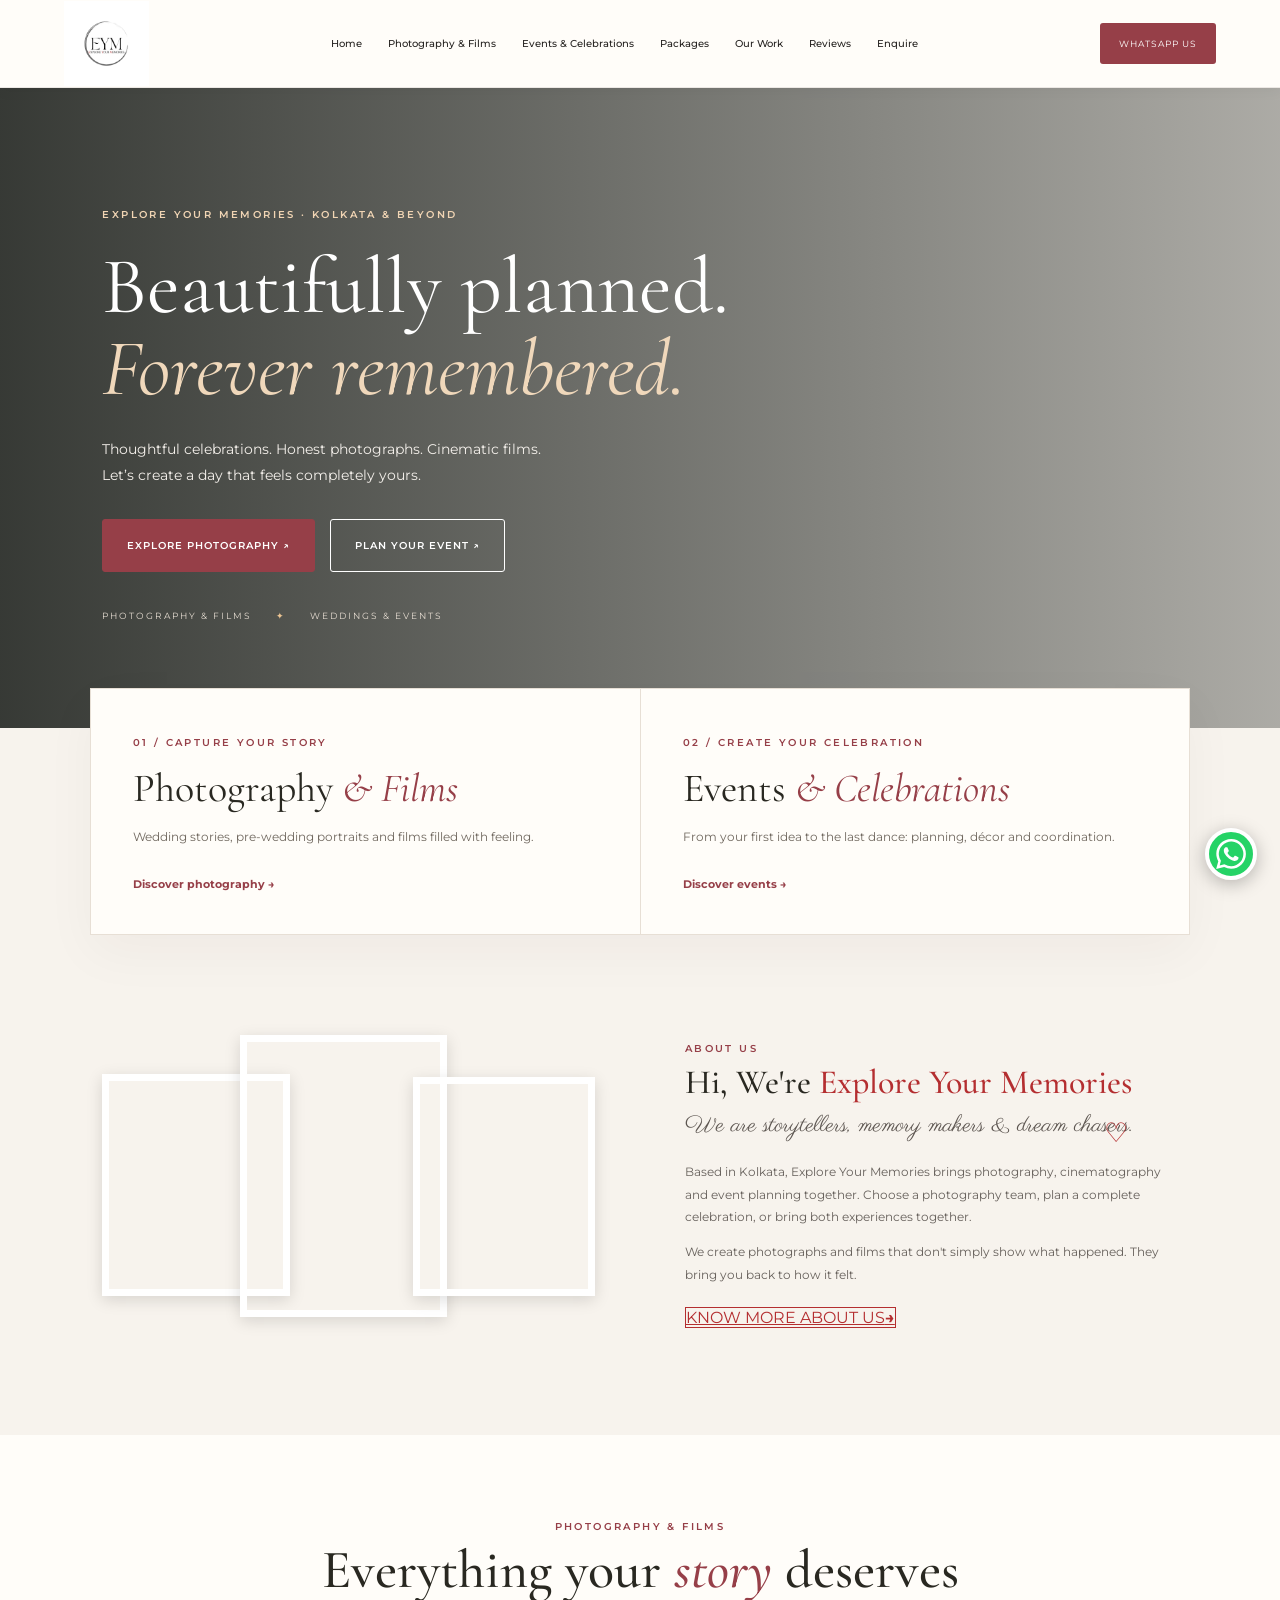
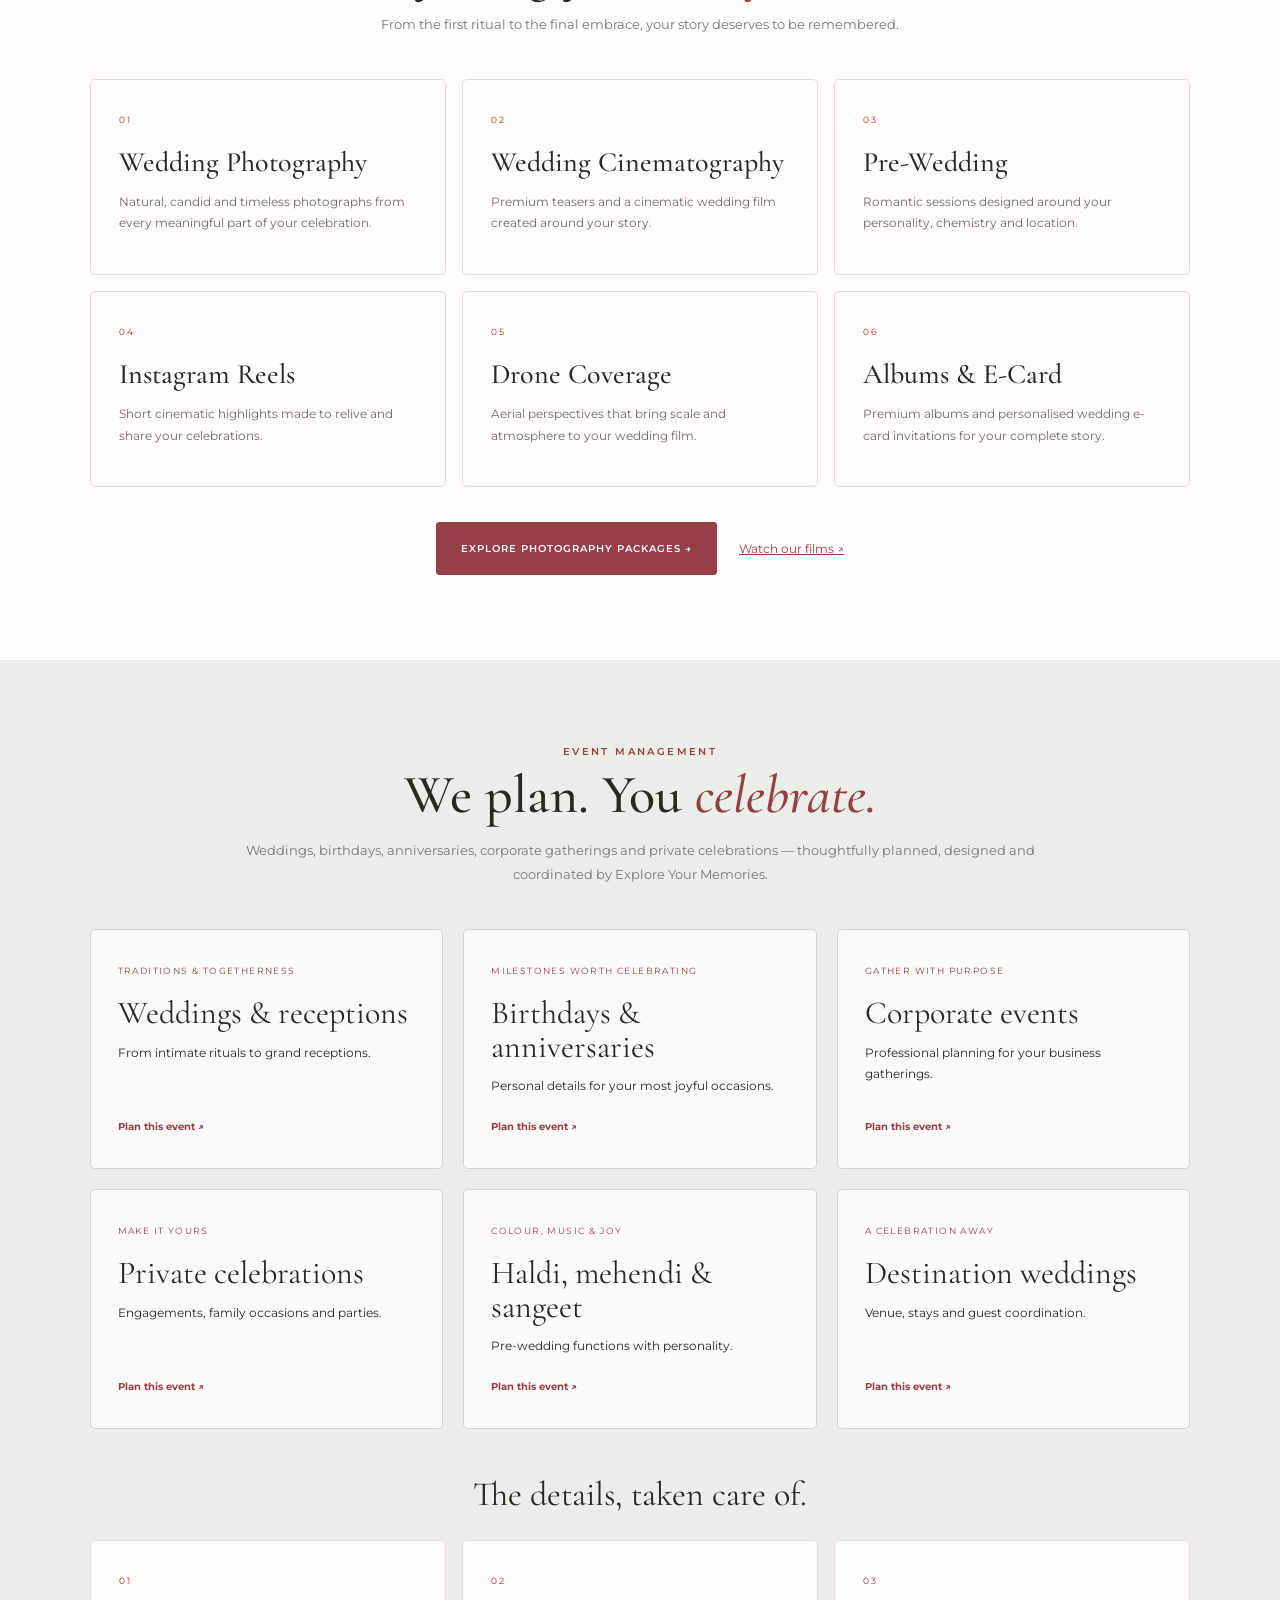
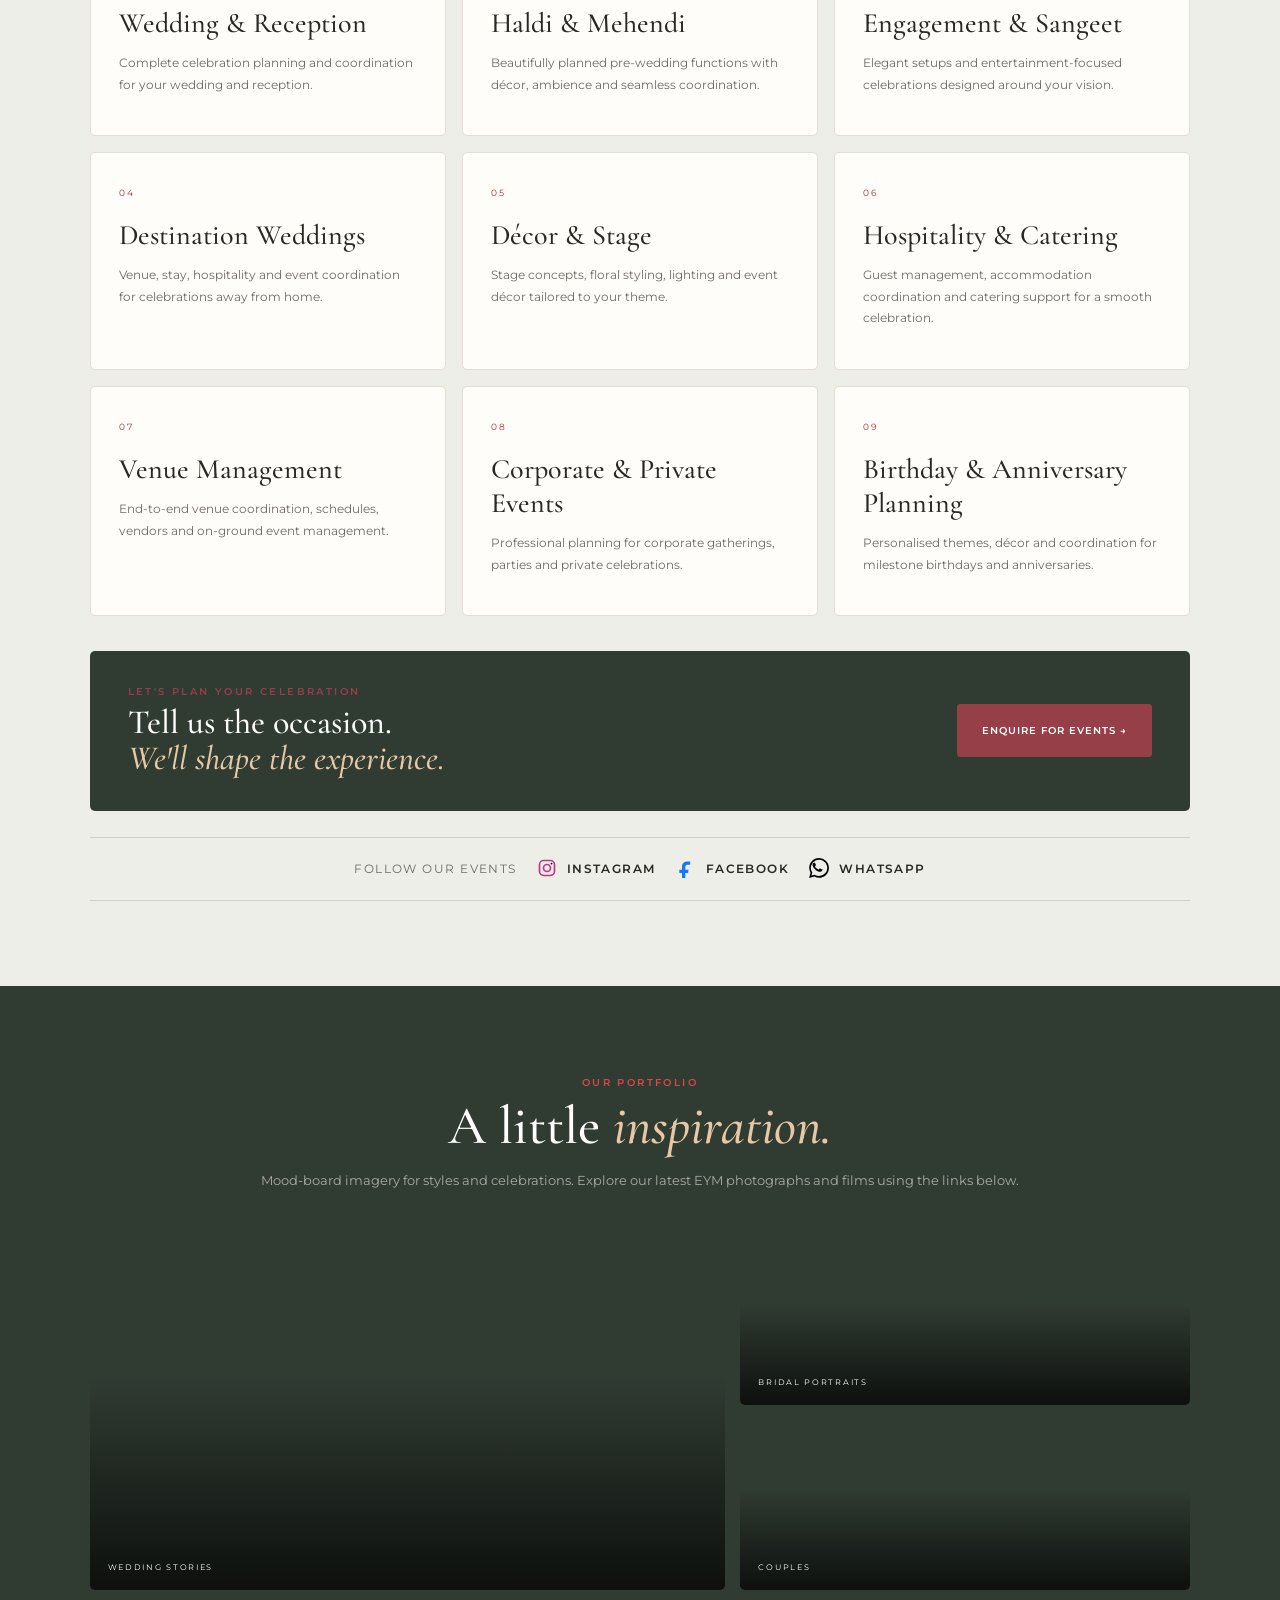
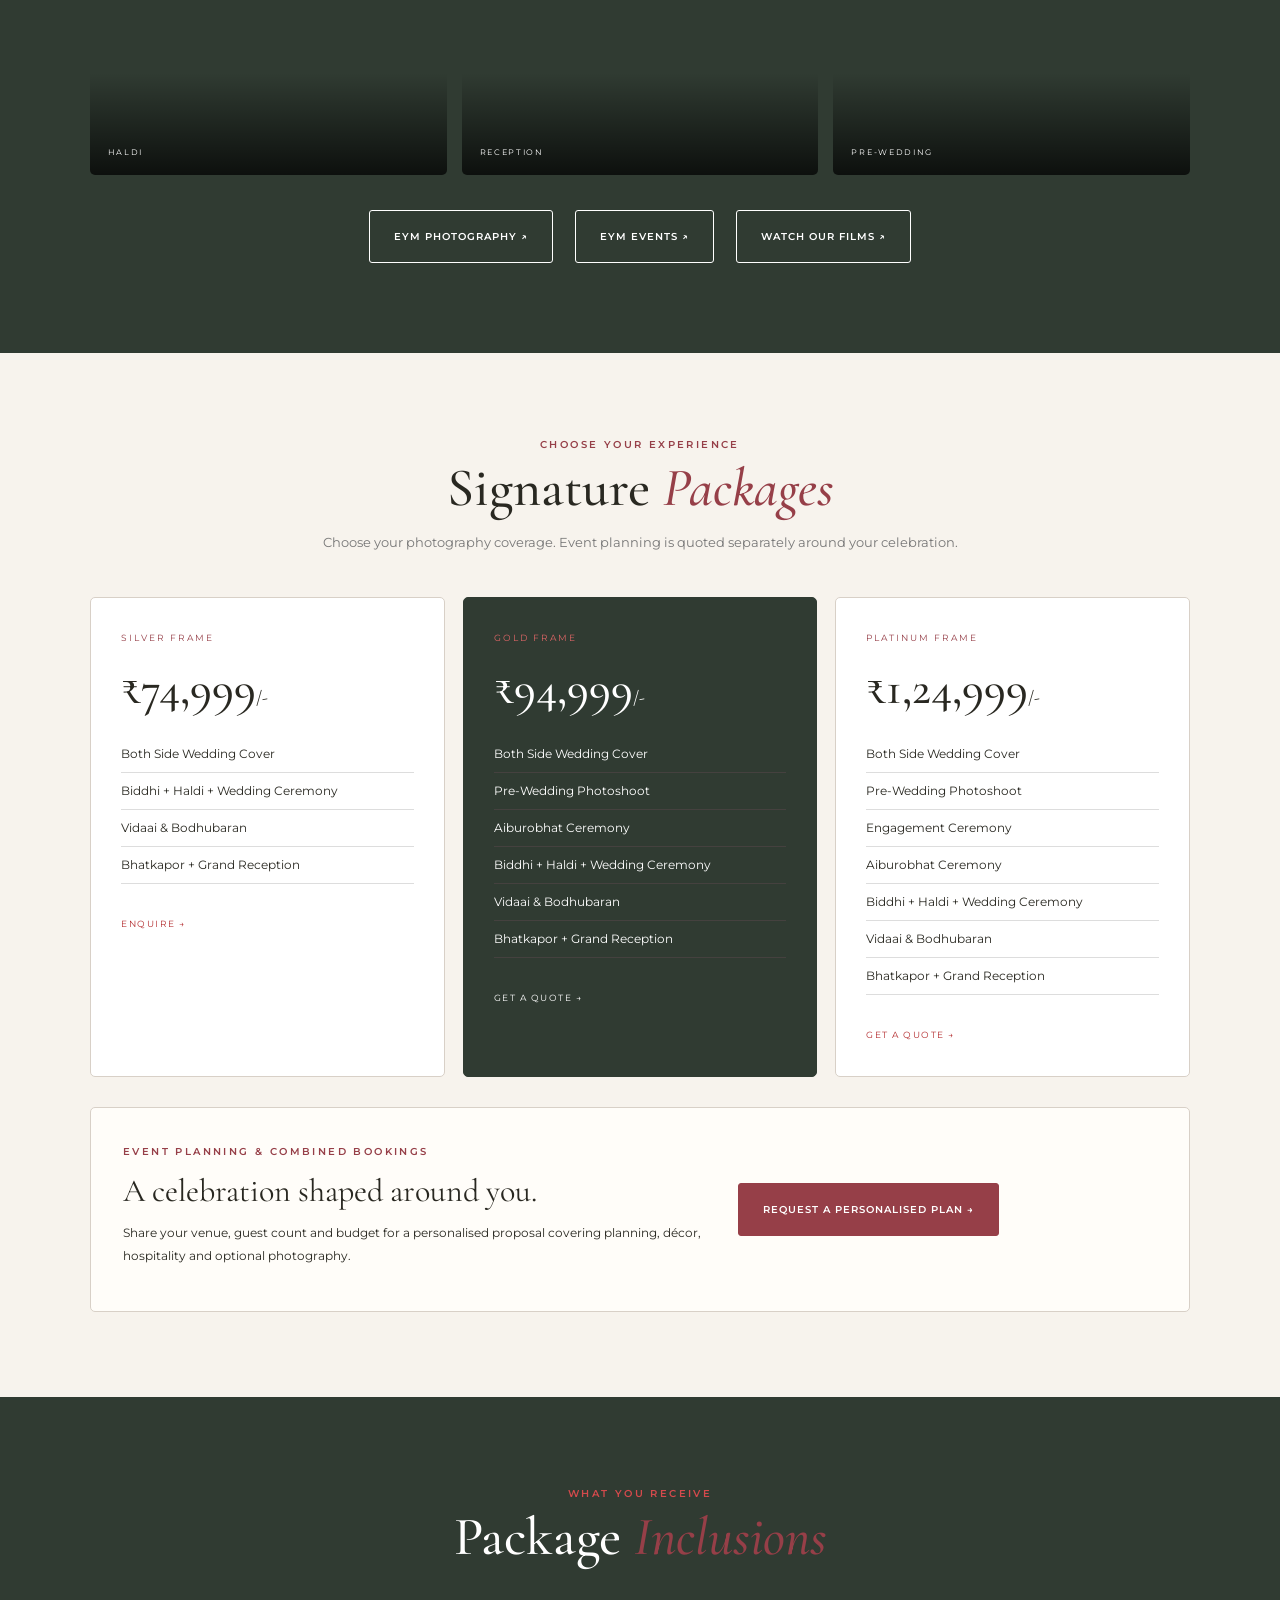
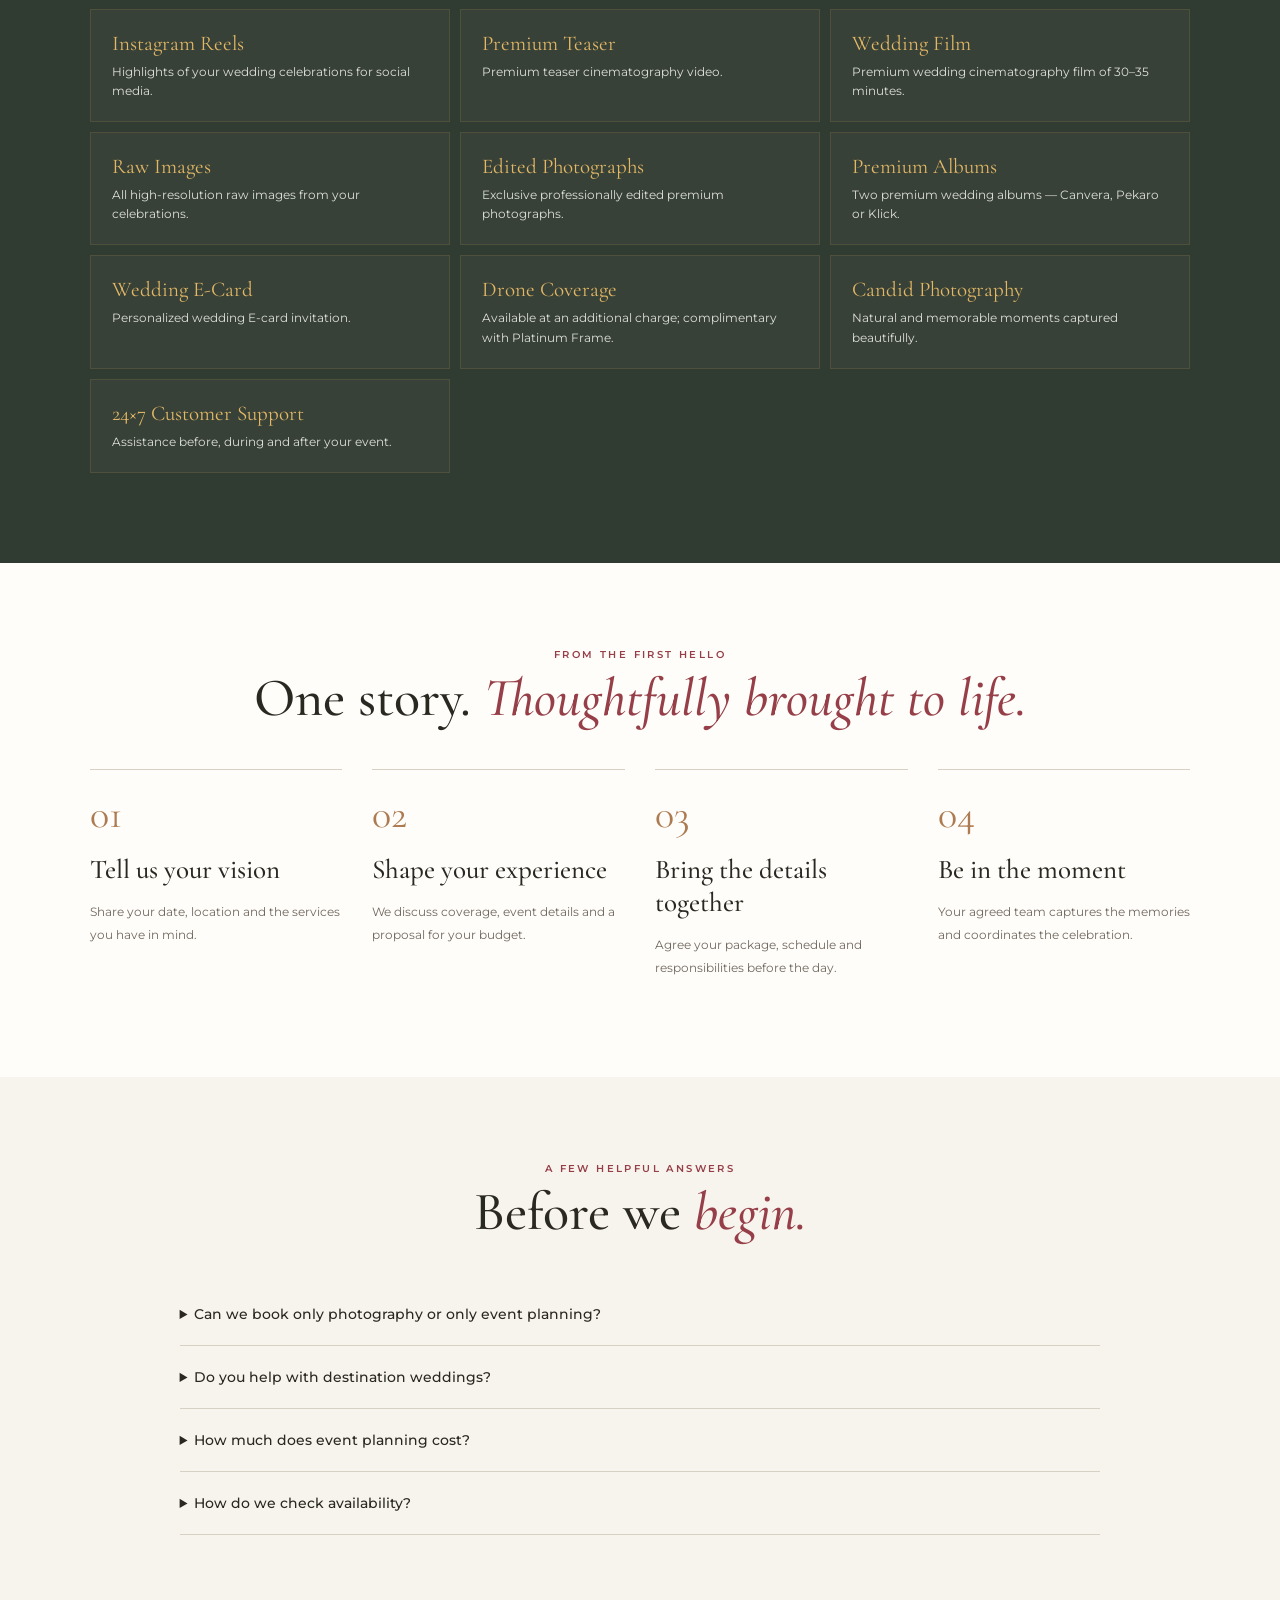
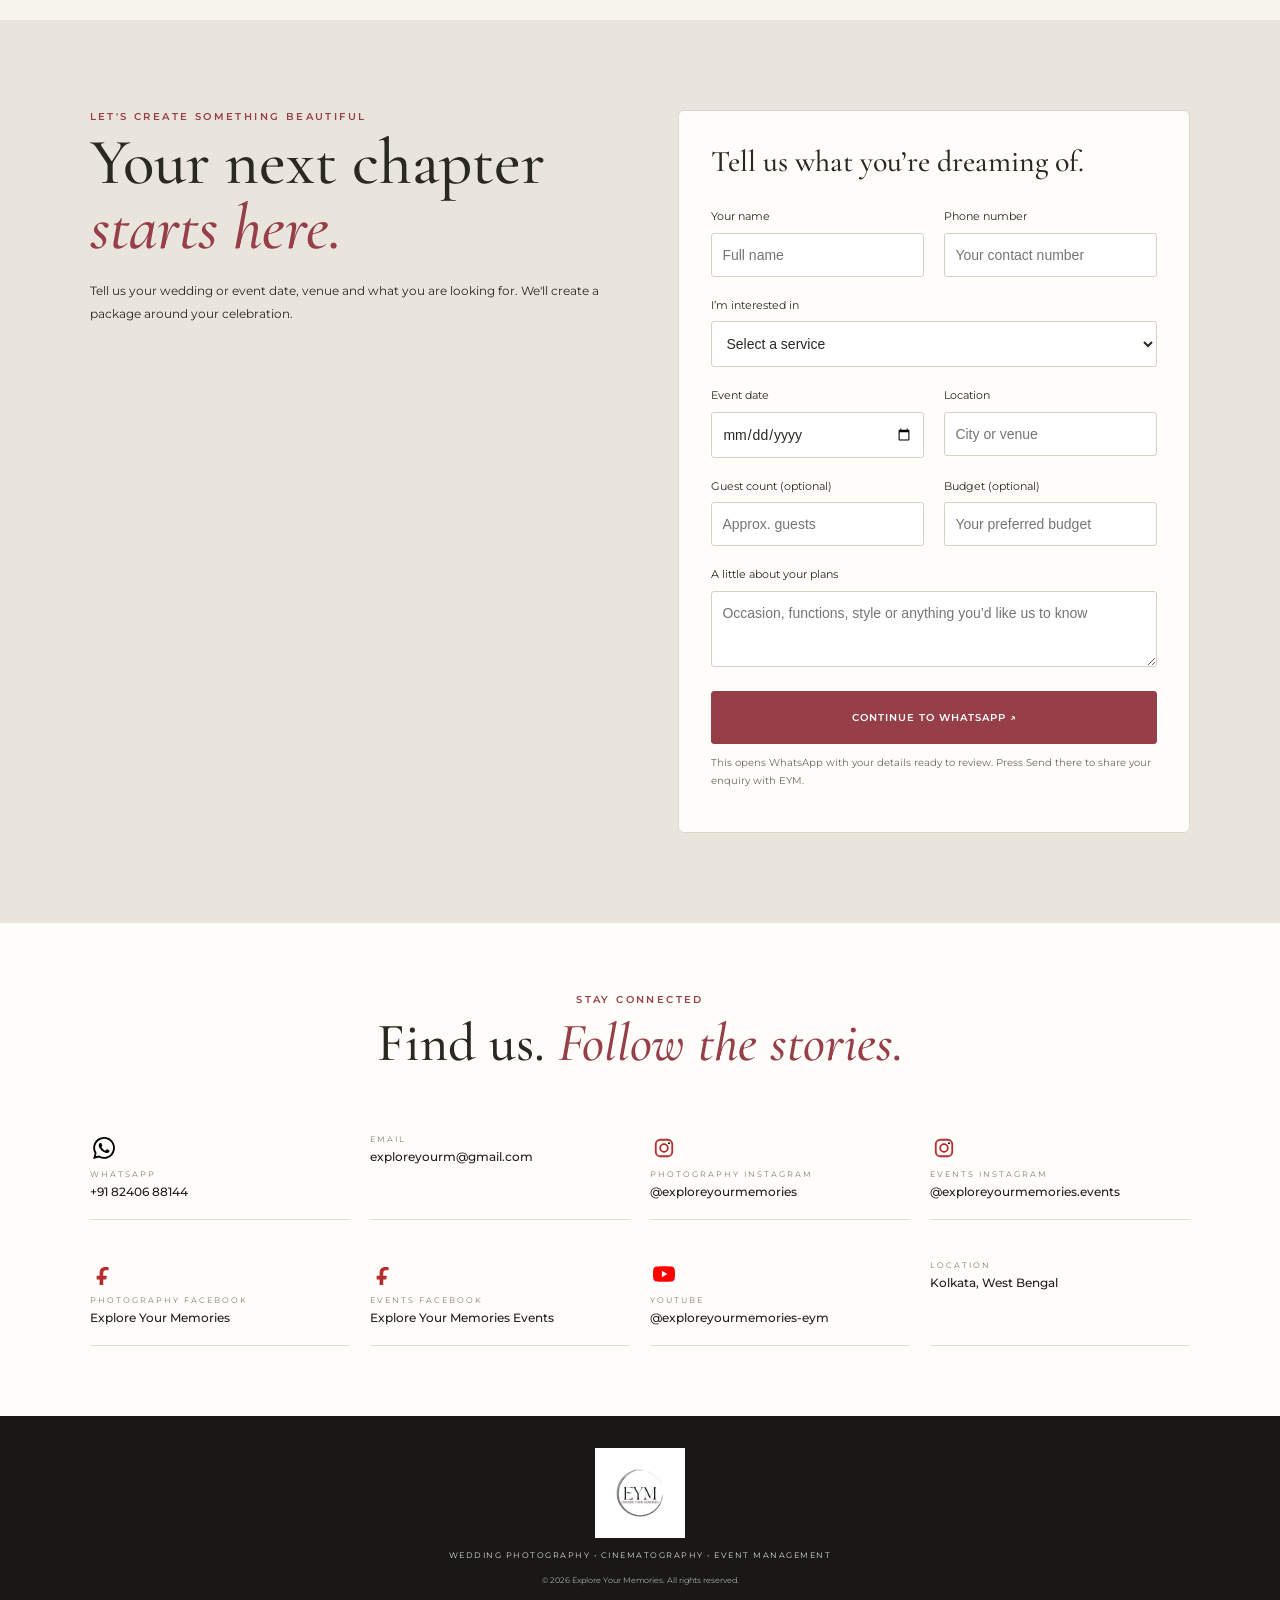
==== commit e3255a11: "Link client review page from EYM navigation" ====
--- a/index.html
+++ b/index.html
@@ -12,7 +12,7 @@
 <body><a class="skip-link" href="#home">Skip to content</a>
 <header class="header">
 <a class="brand" href="#home"><img alt="Explore Your Memories" src="assets/logo.png"/></a>
-<nav id="nav"><a href="#home">Home</a><a href="#services">Photography &amp; Films</a><a href="#events">Events &amp; Celebrations</a><a href="#packages">Packages</a><a href="#portfolio">Our Work</a><a href="#contact">Enquire</a></nav>
+<nav id="nav"><a href="#home">Home</a><a href="#services">Photography &amp; Films</a><a href="#events">Events &amp; Celebrations</a><a href="#packages">Packages</a><a href="#portfolio">Our Work</a><a href="/review/">Reviews</a><a href="#contact">Enquire</a></nav>
 <a class="header-wa" href="https://wa.me/918240688144?text=Hi%20Explore%20Your%20Memories%2C%20I%27d%20like%20to%20discuss%20my%20wedding." rel="noopener noreferrer" target="_blank">WHATSAPP US</a>
 <button aria-controls="nav" aria-expanded="false" aria-label="Open navigation" class="hamburger">☰</button>
 </header>
